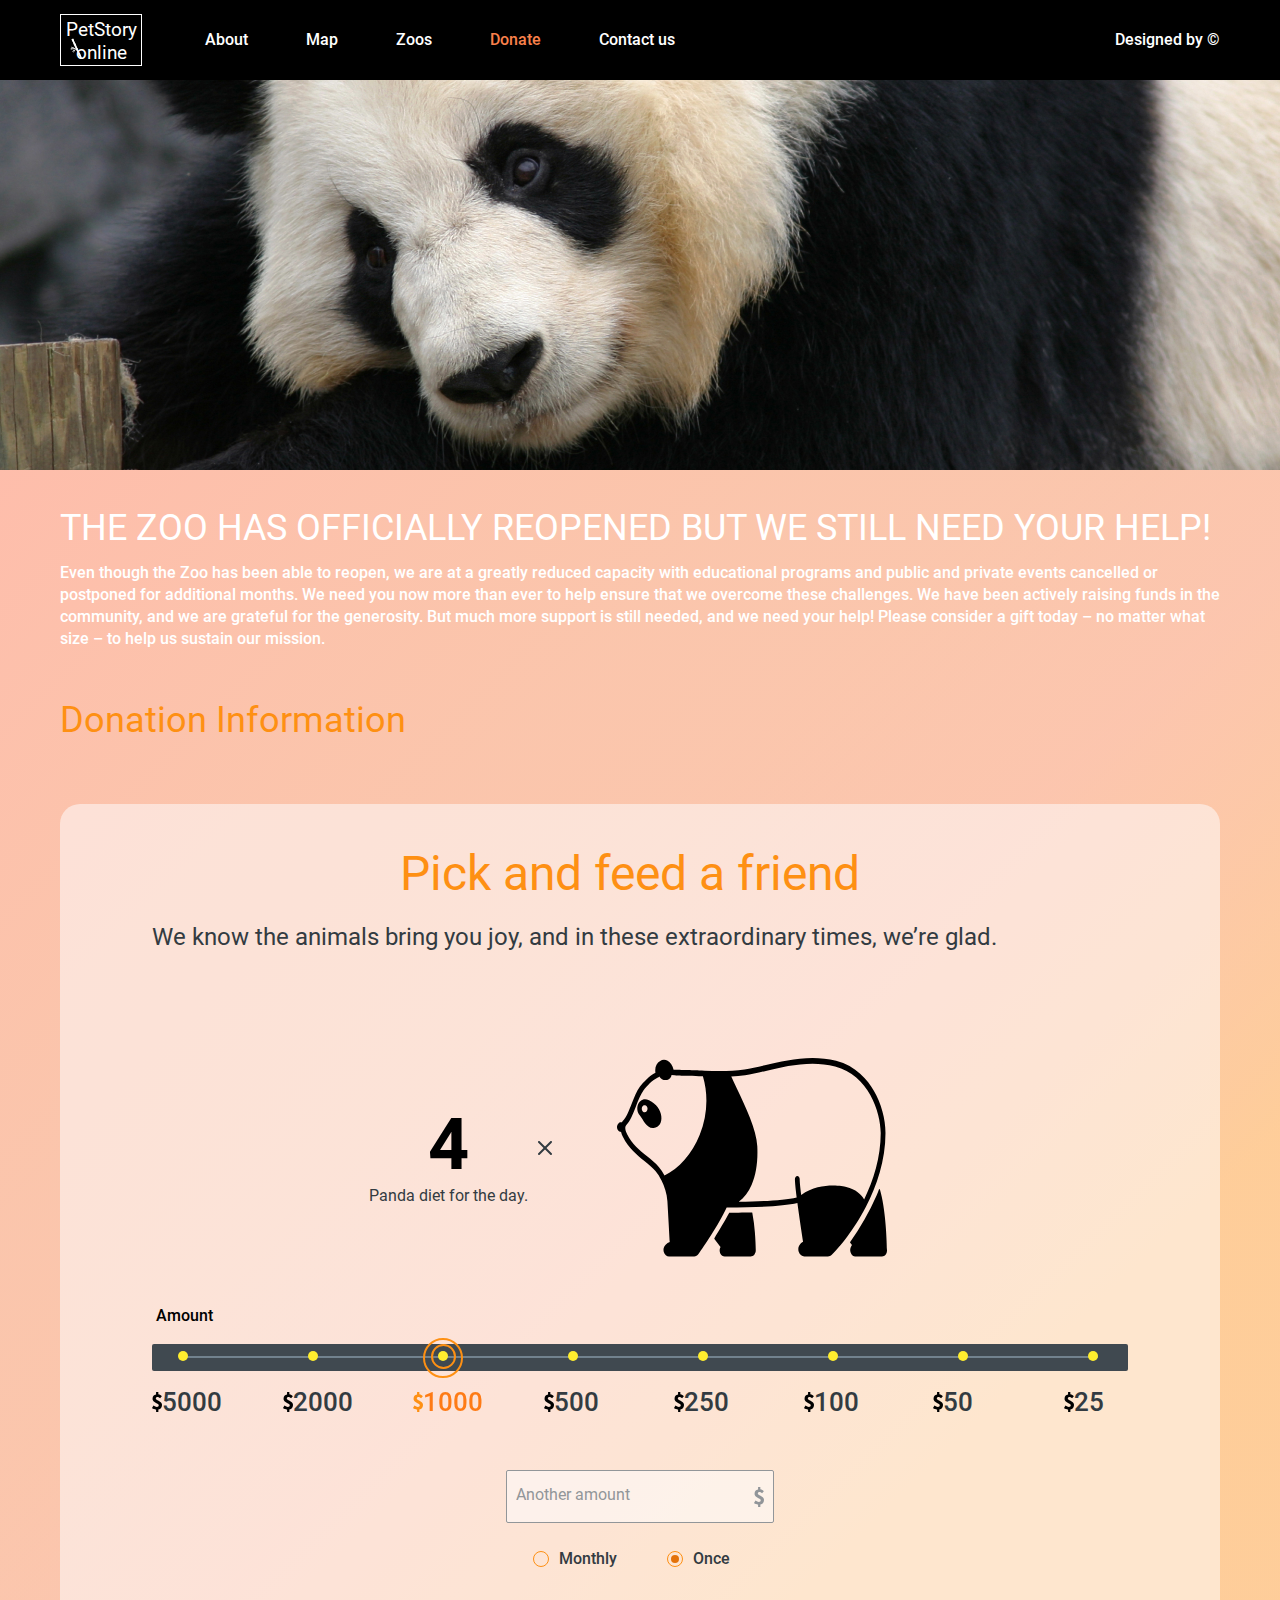
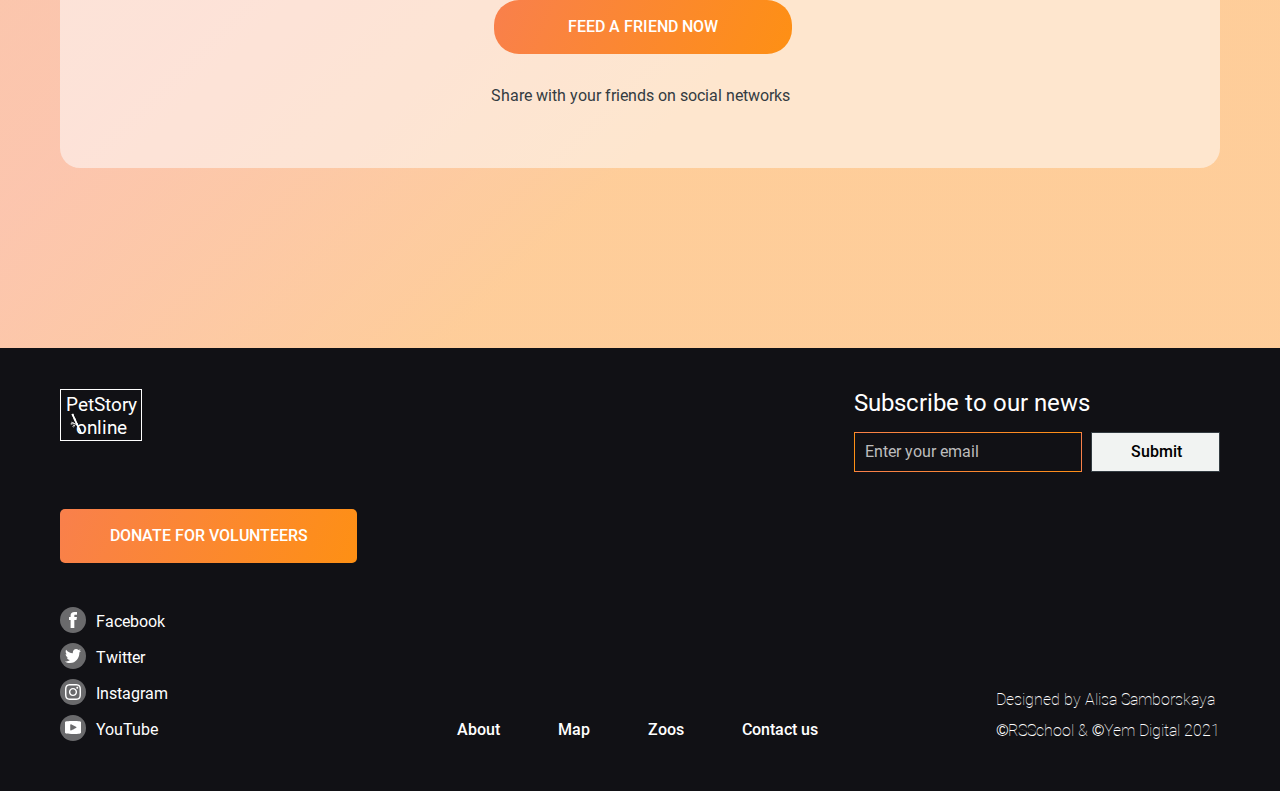
==== donate.html @ abcfb428 "feat: add color to the icon from amoun block" ====
<!DOCTYPE html>
<html lang="en">
  <head>
    <meta charset="UTF-8" />
    <meta http-equiv="X-UA-Compatible" content="IE=edge" />
    <meta name="viewport" content="width=device-width, initial-scale=1.0" />
    <link rel="icon" type="image/x-icon" href="src/icons/donation.ico" />
    <link rel="stylesheet" href="src/scss/main.css" />
    <title>Donate</title>
  </head>
  <body>
    <header class="header">
      <div class="container header__container">
        <a href="index.html" class="logo">
          <span class="icon icon--logo"></span>
          <h1 class="logo__title">PetStory online</h1>
        </a>
        <!-- logo -->
        <nav class="navigation header__nav">
          <ul class="list header__list">
            <li class="list__item">
              <a href="index.html" class="list__link">About</a>
            </li>
            <li class="list__item">
              <a href="#" class="list__link">Map</a>
            </li>
            <li class="list__item">
              <a href="#" class="list__link">Zoos</a>
            </li>
            <li class="list__item">
              <a href="#" class="list__link list__link--active">Donate</a>
            </li>
            <li class="list__item">
              <a href="#contacts" class="list__link">Contact us</a>
            </li>
          </ul>
        </nav>
        <!-- close nav -->
        <div class="header-copyright">
          <a
            class="copyright-auther"
            href="https://www.figma.com/file/jfEFwkXVj1WRq7sUHDr8os/PetStory-online"
            target="_blank"
            >Designed by ©</a
          >
        </div>
        <!-- close header__copyright-auther -->
      </div>
      <!-- container -->
    </header>
    <main>
      <section class="hero donate__hero"></section>
      <section class="pick-and-feed donate__pick-and-feed">
        <div class="container pick-and-feed__container donate__container">
          <h3 class="donate__title">
            THE ZOO HAS OFFICIALLY REOPENED BUT WE STILL NEED YOUR HELP!
          </h3>
          <p class="donate__text">
            Even though the Zoo has been able to reopen, we are at a greatly
            reduced capacity with educational programs and public and private
            events cancelled or postponed for additional months. We need you now
            more than ever to help ensure that we overcome these challenges. We
            have been actively raising funds in the community, and we are
            grateful for the generosity. But much more support is still needed,
            and we need your help! Please consider a gift today – no matter what
            size – to help us sustain our mission.
          </p>
          <h3 class="donate__accent">Donation Information</h3>
          <div class="pick-and-feed__content donate-pick-and__content">
            <div class="pick-and-feed__inner donate-pick-and-feed__inner">
              <div class="pick-and-feed__text-info">
                <h2 class="pick-and-feed__title">Pick and feed a friend</h2>
                <p class="pick-and-feed__subtitle">
                  We know the animals bring you joy, and in these extraordinary
                  times, we’re glad.
                </p>
              </div>
              <!-- close pick-and-feed__text-info -->
              <div class="donate__info">
                <div class="amount-of-days">
                  <span class="amount-of-days__donate">4</span>
                  <p class="amount-of-days__info">Panda diet for the day.</p>
                </div>
                <!-- close amount-of-days -->
                <span class="icon icon--multiply amount__multiply"></span>
                <div class="animal-widget">
                  <span class="icon icon--panda-widget"></span>
                </div>
                <!-- close animal-widget -->
              </div>
              <div class="amount">
                <h5 class="amount__title">Amount</h5>
                <div class="progress-bar dontaion__progress-bar">
                  <div class="progress-line">
                    <div class="progress-rollers">
                      <span class="progress-roller"></span
                      ><span class="progress-roller"></span
                      ><span
                        class="progress-roller progress-roller--active"
                      ></span>
                      <span class="progress-roller"></span>
                      <span class="progress-roller"></span
                      ><span class="progress-roller"></span
                      ><span class="progress-roller"></span
                      ><span class="progress-roller"></span>
                    </div>
                    <!-- progress-rollers -->
                  </div>
                  <!-- close progress-rollers -->
                </div>
                <div class="prices">
                  <span class="price">5000</span>
                  <span class="price">2000</span>
                  <span class="price price--active">1000</span>
                  <span class="price">500</span>
                  <span class="price">250</span>
                  <span class="price">100</span>
                  <span class="price">50</span>
                  <span class="price">25</span>
                  <!-- close price -->
                </div>
                <!-- prices -->
                <div class="another-amount__wrapper">
                  <div class="amount__block">
                    <input
                      class="another-amount"
                      type="number"
                      placeholder="Another amount"
                      max="99999"
                      required
                    />
                    <span class="icon icon--price amount__icon"></span>
                  </div>
                  <div class="another-amount__controls">
                    <label class="another-amount__control">
                      <input id="once" type="radio" name="radio" />
                      Monthly
                    </label>
                    <label class="another-amount__control">
                      <input id="once" type="radio" name="radio" checked />
                      Once
                    </label>
                  </div>
                  <!-- close another-amount__content -->
                  <div class="donation-pick-and-feed__button">
                    <a class="button button--main" href="#"
                      >Feed a friend now</a
                    >
                  </div>
                  <!-- pick-and-feed__button" -->
                  <p class="donate__message">
                    Share with your friends on social networks
                  </p>
                </div>
                <!-- close another-amount__wrapper -->
              </div>
              <!-- close donate__info -->
            </div>
            <!-- close donat-pick-and-feed__inner -->
            <!-- close pick-and-feed__content"-->
          </div>
        </div>
        <!-- close container -->
      </section>
    </main>
    <footer id="contacts" class="footer">
      <div class="container footer__container">
        <div class="footer__content">
          <a href="index.html" class="logo footer__logo">
            <span class="icon icon--logo"></span>
            <h1 class="logo__title">PetStory online</h1>
          </a>
          <!-- close logo -->
          <div class="footer__button">
            <a class="button button--second" href="donate.html"
              >donate for volunteers</a
            >
          </div>
          <ul class="social">
            <a
              class="social__link"
              href="https://www.facebook.com/"
              target="_blank"
            >
              <span class="icon-round">
                <span class="icon icon--meta"></span>
              </span>
              <span class="social__title">Facebook</span>
              <!-- icon-round -->
            </a>
            <!-- social__item -->
            <a class="social__link" href="https://twitter.com/" target="_blank">
              <span class="icon-round">
                <span class="icon icon--twitter"></span>
              </span>
              <span class="social__title">Twitter</span>
              <!-- icon-round -->
            </a>
            <!-- social__item -->
            <a
              class="social__link"
              href="https://www.instagram.com/"
              target="_blank"
            >
              <span class="icon-round">
                <span class="icon icon--instagram"></span>
              </span>
              <span class="social__title">Instagram</span>
              <!-- icon-round -->
            </a>
            <!-- social__item -->
            <a
              class="social__link"
              href="https://www.youtube.com/"
              target="_blank"
            >
              <span class="icon-round">
                <span class="icon icon--youtube"></span>
              </span>
              <span class="social__title">YouTube</span>
              <!-- icon-round -->
            </a>
            <!-- social__item -->
          </ul>
          <!-- close social-list- -->
          <nav class="navigation footer__nav">
            <ul class="list footer__list">
              <li class="list__item">
                <a href="#" class="list__link">About</a>
              </li>
              <li class="list__item">
                <a href="#" class="list__link">Map</a>
              </li>
              <li class="list__item">
                <a href="#" class="list__link">Zoos</a>
              </li>
              <li class="list__item">
                <a href="#contacts" class="list__link">Contact us</a>
              </li>
            </ul>
          </nav>
          <!-- footer-nav -->
          <div class="subscribe footer__subscribe">
            <h4 class="subscribe__title">Subscribe to our news</h4>
            <div class="subscribe">
              <form class="subscribe__form" action method="POST">
                <label>
                  <input
                    class="subscribe-line"
                    type="email"
                    name="email"
                    pattern="[a-z0-9._%+-]+@[a-z0-9.-]+\.[a-z]{2,}$"
                    placeholder="Enter your email"
                    required
                  />
                  <input
                    type="submit"
                    class="subscribe-submit"
                    value="Submit"
                    required
                  />
                </label>
              </form>
            </div>
          </div>
          <div class="copyright footer__copyright">
            <p class="copyright__auther">Designed by Alisa Samborskaya</p>
            <p class="copyright__company">©RSSchool & ©Yem Digital 2021</p>
          </div>
          <!-- close copyright -->
        </div>
        <!-- footer__content -->
      </div>
      <!-- container -->
    </footer>
  </body>
  <script type="module" src="src/index.js"></script>
</html>
---- src/scss/main.css ----
/* Abstracts */ /* Color */
/* Gradient */
/*Size*/
/* 106.496px */
/* 19.0145 */
/* Border-radius */
/* Font */
/* Width */
/* Meida quaries */
.testimonials {
  overflow: hidden;
}

.another-amount__wrapper, input[type=radio], .another-amount__control, .another-amount__controls, .prices, .progress-bar, .amount-of-days, .donate__info, .social__link, .social, .user__content, .testimonial__content, .testimonial__inner, .testimonial, .testimonials__container, .how-it-works__card-icon-block, .how-it-works__card, .how-it-works__cards, .pick-and-feed__content, .hero__content, .hero__container, .header__container, .scroll, .card__description, .card__description-wrapper, .cards, .list, .icon-round, .logo, body {
  display: flex;
}

.arrow__button {
  display: inline-flex;
}

.cards {
  flex-wrap: wrap;
}

.another-amount__wrapper, .amount-of-days, .social, .testimonial__content, .testimonial, .testimonials__container, .how-it-works__card-icon-block, .how-it-works__card, .pick-and-feed__content, .hero__content, .card__description, .logo, body {
  flex-direction: column;
}

.how-it-works__cards, .header__container, .card__description-wrapper, body {
  justify-content: space-between;
}

input[type=radio], .progress-bar, .donate__info, .testimonial, .how-it-works__card-icon-block, .pick-and-feed__content, .arrow__button, .icon-round, .logo {
  justify-content: center;
}

.another-amount__wrapper, input[type=radio], .another-amount__control, .progress-bar, .amount-of-days, .donate__info, .user__content, .testimonial, .testimonials__container, .how-it-works__card-icon-block, .pick-and-feed__content, .hero__content, .header__container, .arrow__button, .card__description-wrapper, .icon-round, .logo {
  align-items: center;
}

/* %font-add {
  font-family: $font-family-second;
} */
.header-copyright, .list__link {
  color: #ffffff;
}
.header-copyright:hover, .list__link:hover {
  color: #f9804b;
}

.user__info, .testimonial__text, .card__info {
  font-size: 1.5rem;
  line-height: 1.8rem;
  font-weight: 300;
  font-style: normal;
}

.pick-and-feed__subtitle, h4 {
  font-size: 2.4rem;
  line-height: 2.9rem;
  font-weight: 400;
  font-style: normal;
}

.donate__message, .another-amount__control, .amount__block input, .amount-of-days__info, .donate__text, .social__title, .pick-and-feed__description, .pick-and-feed__accent, .header-copyright, .subscribe__form input[type=submit], .subscribe-line::placeholder, .card__title, .list__link, .button, h5 {
  font-size: 1.6rem;
  line-height: 2.2rem;
  font-weight: 500;
  font-style: normal;
}

.how-it-works__title, .pick-and-feed__title, .pets__button, .hero__title, .logo__title, .button {
  text-align: center;
}

.card__title, .button {
  text-transform: uppercase;
}

.social__title, .social__link:hover .icon-round, .social__link:hover .social__title, .social__link, .support-fundation, .header-copyright, .scroll__line, .arrow__button, .card__description-wrapper:hover, .card__description-wrapper, .card__img, .card:hover .card__description-wrapper, .card:hover .card__img, .card, .copyright, .list__link, .button {
  transition: ease-in-out 0.5s;
}

.progress-roller, .subscribe__form input[type=submit], .scroll__line--progress, .arrow__button, .card, .icon, .logo, .button {
  cursor: pointer;
}

/* Vendors */
html {
  line-height: 1.15; /* 1 */
  -webkit-text-size-adjust: 100%; /* 2 */
}

/* Sections
   ========================================================================== */
/**
 * Remove the margin in all browsers.
 */
body {
  margin: 0;
  padding: 0;
}

/**
 * Render the `main` element consistently in IE.
 */
main {
  display: block;
}

/**
 * Correct the font size and margin on `h1` elements within `section` and
 * `article` contexts in Chrome, Firefox, and Safari.
 */
h1 {
  font-size: 2em;
  margin: 0.67em 0;
}

/* Grouping content
   ========================================================================== */
/**
 * 1. Add the correct box sizing in Firefox.
 * 2. Show the overflow in Edge and IE.
 */
hr {
  box-sizing: content-box; /* 1 */
  height: 0; /* 1 */
  overflow: visible; /* 2 */
}

/**
 * 1. Correct the inheritance and scaling of font size in all browsers.
 * 2. Correct the odd `em` font sizing in all browsers.
 */
pre {
  font-family: monospace, monospace; /* 1 */
  font-size: 1em; /* 2 */
}

/* Text-level semantics
   ========================================================================== */
/**
 * Remove the gray background on active links in IE 10.
 */
a {
  background-color: transparent;
}

/**
 * 1. Remove the bottom border in Chrome 57-
 * 2. Add the correct text decoration in Chrome, Edge, IE, Opera, and Safari.
 */
abbr[title] {
  border-bottom: none; /* 1 */
  text-decoration: underline; /* 2 */
  text-decoration: underline dotted; /* 2 */
}

/**
 * Add the correct font weight in Chrome, Edge, and Safari.
 */
b,
strong {
  font-weight: bolder;
}

/**
 * 1. Correct the inheritance and scaling of font size in all browsers.
 * 2. Correct the odd `em` font sizing in all browsers.
 */
code,
kbd,
samp {
  font-family: monospace, monospace; /* 1 */
  font-size: 1em; /* 2 */
}

/**
 * Add the correct font size in all browsers.
 */
small {
  font-size: 80%;
}

/**
 * Prevent `sub` and `sup` elements from affecting the line height in
 * all browsers.
 */
sub,
sup {
  font-size: 75%;
  line-height: 0;
  position: relative;
  vertical-align: baseline;
}

sub {
  bottom: -0.25em;
}

sup {
  top: -0.5em;
}

/* Embedded content
   ========================================================================== */
/**
 * Remove the border on images inside links in IE 10.
 */
img {
  border-style: none;
}

/* Forms
   ========================================================================== */
/**
 * 1. Change the font styles in all browsers.
 * 2. Remove the margin in Firefox and Safari.
 */
button,
input,
optgroup,
select,
textarea {
  font-family: inherit; /* 1 */
  font-size: 100%; /* 1 */
  line-height: 1.15; /* 1 */
  margin: 0; /* 2 */
}

/**
 * Show the overflow in IE.
 * 1. Show the overflow in Edge.
 */
button,
input {
  /* 1 */
  overflow: visible;
}

/**
 * Remove the inheritance of text transform in Edge, Firefox, and IE.
 * 1. Remove the inheritance of text transform in Firefox.
 */
button,
select {
  /* 1 */
  text-transform: none;
}

/**
 * Correct the inability to style clickable types in iOS and Safari.
 */
button,
[type=button],
[type=reset],
[type=submit] {
  -webkit-appearance: button;
}

/**
 * Remove the inner border and padding in Firefox.
 */
button::-moz-focus-inner,
[type=button]::-moz-focus-inner,
[type=reset]::-moz-focus-inner,
[type=submit]::-moz-focus-inner {
  border-style: none;
  padding: 0;
}

/**
 * Restore the focus styles unset by the previous rule.
 */
button:-moz-focusring,
[type=button]:-moz-focusring,
[type=reset]:-moz-focusring,
[type=submit]:-moz-focusring {
  outline: 1px dotted ButtonText;
}

/**
 * Correct the padding in Firefox.
 */
fieldset {
  padding: 0.35em 0.75em 0.625em;
}

/**
 * 1. Correct the text wrapping in Edge and IE.
 * 2. Correct the color inheritance from `fieldset` elements in IE.
 * 3. Remove the padding so developers are not caught out when they zero out
 *    `fieldset` elements in all browsers.
 */
legend {
  box-sizing: border-box; /* 1 */
  color: inherit; /* 2 */
  display: table; /* 1 */
  max-width: 100%; /* 1 */
  padding: 0; /* 3 */
  white-space: normal; /* 1 */
}

/**
 * Add the correct vertical alignment in Chrome, Firefox, and Opera.
 */
progress {
  vertical-align: baseline;
}

/**
 * Remove the default vertical scrollbar in IE 10+.
 */
textarea {
  overflow: auto;
}

/**
 * 1. Add the correct box sizing in IE 10.
 * 2. Remove the padding in IE 10.
 */
[type=checkbox],
[type=radio] {
  box-sizing: border-box; /* 1 */
  padding: 0; /* 2 */
}

/**
 * Correct the cursor style of increment and decrement buttons in Chrome.
 */
[type=number]::-webkit-inner-spin-button,
[type=number]::-webkit-outer-spin-button {
  height: auto;
}

/**
 * 1. Correct the odd appearance in Chrome and Safari.
 * 2. Correct the outline style in Safari.
 */
[type=search] {
  -webkit-appearance: textfield; /* 1 */
  outline-offset: -2px; /* 2 */
}

/**
 * Remove the inner padding in Chrome and Safari on macOS.
 */
[type=search]::-webkit-search-decoration {
  -webkit-appearance: none;
}

/**
 * 1. Correct the inability to style clickable types in iOS and Safari.
 * 2. Change font properties to `inherit` in Safari.
 */
::-webkit-file-upload-button {
  -webkit-appearance: button; /* 1 */
  font: inherit; /* 2 */
}

/* Interactive
   ========================================================================== */
/*
 * Add the correct display in Edge, IE 10+, and Firefox.
 */
details {
  display: block;
}

/*
 * Add the correct display in all browsers.
 */
summary {
  display: list-item;
}

/* Misc
   ========================================================================== */
/**
 * Add the correct display in IE 10+.
 */
template {
  display: none;
}

/**
 * Add the correct display in IE 10.
 */
[hidden] {
  display: none;
}

/* Base */
body {
  /*   min-width: 1190px;
  */
  min-height: 100vh;
  font-family: "Roboto", sans-serif;
  color: #333b41;
  background: #ffffff;
}

/*Basic styles*/
html {
  font-size: 100%;
  box-sizing: border-box;
  font-size: 10px;
  scroll-behavior: smooth;
  overflow: auto;
}

/* Box sizing rules */
*,
*::before,
*::after {
  box-sizing: border-box;
}

/* Remove default margin */
body,
h1,
h2,
h2,
h3,
h4,
h5,
p,
figure,
blockquote,
dl,
dd,
ul,
li {
  margin: 0;
  padding: 0;
}

/* Remove list styles on ul, ol elements with a list role, which suggests default styling will be removed */
ul[role=list],
ol[role=list],
li {
  list-style: none;
}

a {
  text-decoration: none;
  color: inherit;
}

/* Set core root defaults */
html:focus-within {
  scroll-behavior: smooth;
}

/* Set core body defaults */
body {
  min-height: 100vh;
  text-rendering: optimizeSpeed;
}

/* A elements that don't have a class get default styles */
a:not([class]) {
  text-decoration-skip-ink: auto;
}

/* Make images easier to work with */
img,
picture {
  max-width: 100%;
  display: block;
  height: auto;
}

/* Inherit fonts for inputs and buttons */
input,
button,
textarea,
select {
  font: inherit;
}

section,
main,
footer,
header,
article {
  display: block;
}

/* Remove all animations, transitions and smooth scroll for people that prefer not to see them */
@media (prefers-reduced-motion: reduce) {
  html:focus-within {
    scroll-behavior: auto;
  }
  *,
*::before,
*::after {
    animation-duration: 0.01ms !important;
    animation-iteration-count: 1 !important;
    transition-duration: 0.01ms !important;
    scroll-behavior: auto !important;
  }
}
h1 {
  font-size: 1.9rem;
  line-height: 2.3rem;
  font-weight: 400;
  font-style: normal;
  color: #ffffff;
}

h2 {
  font-size: 4.8rem;
  line-height: 5.8rem;
  font-weight: 400;
  font-style: normal;
}

h3 {
  font-size: 3.6rem;
  line-height: 4.7rem;
  font-weight: 400;
  font-style: normal;
}

h5 {
  color: #000000;
}

@font-face {
  font-family: "Roboto";
  src: url("../fonts/RobotoThin.woff") format("woff"), url("../fonts/RobotoThin.woff2") format("woff2");
  font-weight: 100;
  font-display: swap;
  font-style: normal;
}
@font-face {
  font-family: "Roboto";
  src: url("../fonts/RobotoLight.woff") format("woff"), url("../fonts/RobotoLight.woff2") format("woff2");
  font-weight: 300;
  font-display: swap;
  font-style: normal;
}
@font-face {
  font-family: "Roboto";
  src: url("../fonts/RobotoRegular.woff") format("woff"), url("../fonts/RobotoRegular.woff2") format("woff2");
  font-weight: 400;
  font-display: swap;
  font-style: normal;
}
@font-face {
  font-family: "Roboto";
  src: url("../fonts/RobotoMedium.woff") format("woff"), url("../fonts/RobotoMedium.woff2") format("woff2");
  font-weight: 500;
  font-display: swap;
  font-style: normal;
}
@font-face {
  font-family: "Roboto";
  src: url("../fonts/RobotoBold.woff") format("woff"), url("../fonts/RobotoBold.woff2") format("woff2");
  font-weight: 700;
  font-display: swap;
  font-style: normal;
}
/*Utilities  */
.container {
  max-width: 1190px;
  margin: 0 auto;
  padding-inline: 1.5rem;
}

/* Components */
.button {
  display: inline-block;
  padding: 1.6rem 5.7rem;
  color: #ffffff;
  border: none;
  background: linear-gradient(113.96deg, #f9804b 1.49%, #fe9013 101.44%);
}
.button:hover {
  background: #e47209;
}
.button:active {
  background: #4b9200;
}
.button--main {
  min-width: 298px;
  border-radius: 2.5rem;
}
.button--second {
  min-width: 297px;
  border-radius: 0.5rem;
  padding: 1.6rem 0;
}

.logo {
  position: relative;
  width: 82px;
  min-height: 52px;
  padding: 0.3 0.55rem 0.4 0.75rem;
  border: 1px solid #ffffff;
}

.logo__title {
  padding: 0.2rem 0 0;
  color: #ffffff;
}

.icon--arrow-prev, .icon--arrow-next {
  width: 18px;
  height: 9px;
}

.icon {
  display: inline-block;
}
.icon--logo {
  position: absolute;
  bottom: 6px;
  left: 9px;
  width: 12px;
  height: 21px;
  background: url("../icons/bamboo.svg");
  background-size: contain;
  background-repeat: no-repeat;
}
.icon--banana {
  width: 33px;
  height: 37px;
  background: url("../icons/fruit/banana.svg");
  background-size: contain;
  background-repeat: no-repeat;
}
.icon--meet-fish {
  width: 48px;
  height: 38px;
  background: url("../icons/fruit/meet-fish.svg");
  background-size: contain;
  background-repeat: no-repeat;
}
.icon--arrow-next {
  background: url("../icons/arrows/arrow-next.svg");
  background-position: center;
  background-repeat: no-repeat;
}
.icon--arrow-prev {
  background: url("../icons/arrows/arrow-prev.svg");
  background-position: center;
  background-repeat: no-repeat;
}
.icon--pay {
  width: 120px;
  height: 108px;
  background: url("../icons/donation/pay.svg");
  background-position: center;
  background-repeat: no-repeat;
  cursor: auto;
}
.icon--step {
  width: 70px;
  height: 36px;
  background: url("../icons/donation/step-first.svg");
  background-position: center;
  background-repeat: no-repeat;
  cursor: auto;
}
.icon--zoo {
  width: 85px;
  height: 95px;
  background: url("../icons/donation/zoo.svg");
  background-position: center;
  background-repeat: no-repeat;
  cursor: auto;
}
.icon--monkey {
  width: 124.75px;
  height: 71.6px;
  background: url("../icons/donation/monkey.svg");
  background-position: center;
  background-repeat: no-repeat;
  cursor: auto;
}
.icon--user {
  width: 37px;
  height: 37px;
  background: url("../icons/user.svg");
  background-repeat: no-repeat;
  background-position: center;
}
.icon--meta {
  width: 8px;
  height: 16px;
  background: url("../icons/social/meta.svg");
  background-repeat: no-repeat;
  background-position: center;
}
.icon--twitter {
  width: 16px;
  height: 16px;
  background: url("../icons/social/twitter.svg");
  background-repeat: no-repeat;
  background-position: center;
}
.icon--instagram {
  width: 16px;
  height: 16px;
  background: url("../icons/social/instagram.svg");
  background-repeat: no-repeat;
  background-position: center;
}
.icon--youtube {
  width: 16px;
  height: 16px;
  background: url("../icons/social/youtube.svg");
  background-repeat: no-repeat;
  background-position: center;
}
.icon--panda-widget {
  width: 284px;
  height: 246px;
  background: url("../icons/animals/panda.svg");
  background-repeat: no-repeat;
  background-position: center;
}
.icon--multiply {
  width: 14px;
  height: 14px;
  background: url("../icons/multiply.svg");
  background-repeat: no-repeat;
  background-position: center;
}
.icon--price {
  width: 10px;
  height: 20px;
  background: url("../icons/donation/dollar.svg");
  background-repeat: no-repeat;
  background-position: center;
  filter: invert(63%) sepia(6%) saturate(214%) hue-rotate(163deg) brightness(93%) contrast(89%);
}

.icon-round {
  height: 26px;
  width: 26px;
  border-radius: 50%;
  background: rgba(196, 196, 196, 0.5);
}

.header__nav {
  margin-right: auto;
}

.list__item:not(:last-child) {
  margin: 0 5.8rem 0 0;
}

.list__link--active {
  color: #f9804b;
  pointer-events: none;
}

.header__list {
  margin: 0 0 0 6.3rem;
}

.position__img {
  position: absolute;
}

.hide-text {
  display: none;
}

.copyright {
  font-size: 1.6rem;
  line-height: 2.1rem;
  font-weight: 100;
  font-style: normal;
  color: #ffffff;
}
.copyright:hover {
  color: #4b9200;
}

.copyright__company {
  padding: 1rem 0 0;
}

.cards__wrapper {
  position: relative;
  padding: 0 0 8rem 0rem;
}

.cards {
  gap: 1.8rem 3rem;
}

.card {
  position: relative;
  flex-basis: 366px;
  padding: 0 0 0.6rem 0;
  border: 1px solid transparent;
  border-radius: 0.5rem;
  background: linear-gradient(#ffffff, #ffffff) padding-box, linear-gradient(113.96deg, #f9804b 1.49%, #fe9013 101.44%) border-box;
  overflow: hidden;
}
.card:hover {
  box-shadow: rgba(0, 0, 0, 0.3) 0px 19px 38px, rgba(0, 0, 0, 0.22) 0px 15px 12px;
}
.card:hover .card__img {
  transform: scale(1.028);
  opacity: 0.6;
}
.card:hover .card__description-wrapper {
  transform: translateY(-90%);
  background: rgba(0, 0, 0, 0.4);
}

.card__img:hover {
  transform: scale(1.028);
}

.card__description-wrapper {
  padding-inline: 1.3rem;
}
.card__description-wrapper:hover {
  transform: translateY(-90%);
  background: rgba(0, 0, 0, 0.4);
}

.card__description {
  padding: 0.75rem 0 0.7rem;
}

.card__info {
  color: #000000;
}

.arrow__button {
  position: absolute;
  width: 62px;
  height: 62px;
  background: linear-gradient(113.96deg, #f9804b 1.49%, #fe9013 101.44%);
  border-radius: 50%;
}
.arrow__button:hover {
  box-shadow: rgba(50, 50, 93, 0.25) 0px 50px 100px -20px, rgba(0, 0, 0, 0.3) 0px 30px 60px -30px, rgba(10, 37, 64, 0.35) 0px -2px 6px 0px inset;
}
.arrow__button:active {
  background: #4b9200;
}

.arrow-prev {
  top: 402px;
  left: -83px;
}

.arrow-next {
  top: 402px;
  right: -79px;
}

.scroll {
  position: relative;
  width: 599px;
  min-height: 9px;
}

.scroll__line {
  display: block;
  width: 100%;
  background: linear-gradient(#f1f3f2, #f1f3f2) padding-box, linear-gradient(315.75deg, rgba(254, 189, 171, 0.74) 30.06%, rgba(243, 169, 248, 0.66) 50.74%, #e0d8f0 80.49%, #eaf7fe 127.9%, #eaf7fe 149.54%) border-box;
  border: 1px solid transparent;
  border-radius: 0.5rem;
}
.scroll__line--progress {
  position: absolute;
  left: 0;
  width: 115.1px;
  height: 7px;
  background: #fe9013;
}
.scroll__line--progress:hover {
  background: #e47209;
}

.testimonials__scroll {
  margin: 0 0.4rem 0 0;
}

.testimonials__section-img {
  width: 368px;
  height: 275px;
  background: url("../images/page/strelitzia.png");
  background-repeat: no-repeat;
  right: -40px;
  bottom: 1px;
}

.subscribe__title {
  color: #ffffff;
  margin: 0 0 1.4rem;
}

.subscribe__form label {
  width: 100%;
}

.subscribe-line {
  width: 228px;
  outline: none;
  border: 0.8px solid transparent;
  padding: 1rem 0.7rem 1rem 1rem;
  background: linear-gradient(#111115, #111115) padding-box, linear-gradient(113.96deg, #f9804b 1.49%, #fe9013 101.44%), border-box;
  color: #ffffff;
  font-size: 1.6rem;
  margin-right: 0.7rem;
}
.subscribe-line::placeholder {
  font-weight: 400;
  color: #bdbdbd;
}

.subscribe__form input[type=email]:focus {
  background: #f1f3f2;
  color: #d31414;
  border: 1px solid #d31414;
}
.subscribe__form input[type=email]:focus::placeholder {
  color: #d31414;
}

.subscribe__form input[type=email]:valid {
  background: #f1f3f2;
  color: #d31414;
  border: 1px solid #d31414;
}
.subscribe__form input[type=email]:valid::placeholder {
  color: #d31414;
}

.subscribe__form input[type=submit] {
  max-width: 129px;
  width: 100%;
  padding: 0.8rem 3.9rem;
  background: #f1f3f2;
  color: #000000;
  border: 1px solid #333b41;
}

.subscribe-line:focus ~ .subscribe-submit {
  background: #f1f3f2;
  color: #d31414;
  border-color: #d31414;
}

.subscribe-line:valid ~ .subscribe-submit {
  background: #f1f3f2;
  color: #000000;
  border-color: #333b41;
}

/* Layout  */
.header {
  padding: 1.4rem 0;
  background: #000000;
}

.hero {
  background: url("../images/bg/bg.jpg");
  background-size: cover;
  background-position: center bottom;
  background-repeat: no-repeat;
}

.hero__container {
  position: relative;
  justify-content: flex-end;
  padding-top: 8.6rem;
}

.hero__content {
  position: relative;
  max-width: 500px;
  gap: 6rem;
  margin-bottom: 10rem;
}

.hero__cicle {
  position: absolute;
  top: 12px;
  right: 125px;
  width: 465px;
  height: 465px;
  background: linear-gradient(113.96deg, #f9804b 1.49%, #fe9013 101.44%);
  border-radius: 50%;
}

.hero__title {
  font-size: 10.65rem;
  line-height: 8rem;
  font-weight: 700;
  font-style: normal;
  color: #ffffff;
  text-transform: uppercase;
}
.hero__title--accent {
  color: #ffee2e;
}

.backstage__text, .backstage__info {
  font-size: 1.6rem;
}

.backstage {
  overflow: hidden;
}

.backstage__container {
  position: relative;
  display: grid;
  grid-template-columns: 2fr minmax(465px, 1fr);
  padding: 14rem 1.5rem;
  gap: 8.7rem;
}

.backstage__position-img {
  position: absolute;
  top: 13px;
  right: -293px;
  height: 605px;
  width: 293px;
  background: url("../images/page/flower.png");
  background-repeat: no-repeat;
}

.backstage__title {
  margin: 0 0 2rem 0;
}

.backstage__info {
  margin: 0 0 5.4rem 0;
  line-height: 2.1rem;
}

.backstage__subtitle {
  margin: 0 0 3.4rem 0;
}

.backstage__text {
  line-height: 2.2rem;
}

.pets {
  position: relative;
  padding: 4rem 0 10rem;
  overflow: hidden;
}

.pets__section-img--left {
  width: 292px;
  height: 460px;
  background: url("../images/page/palm.png");
  background-repeat: no-repeat;
  left: 0;
  bottom: 1px;
}

.pets__section-img--right {
  width: 368px;
  height: 275px;
  background: url("../images/page/strelitzia.png");
  background-repeat: no-repeat;
  right: 0px;
  bottom: 1px;
}

.pick-and-feed {
  padding: 6.9rem 0 10rem;
  background: linear-gradient(315.75deg, rgba(254, 210, 144, 0.7) 30.06%, #febdab 100.95%, rgba(254, 210, 144, 0.7) 106.36%), linear-gradient(315.75deg, rgba(254, 189, 171, 0.74) 30.06%, rgba(243, 169, 248, 0.66) 50.74%, #e0d8f0 80.49%, #eaf7fe 127.9%, #eaf7fe 149.54%), linear-gradient(315.75deg, rgba(254, 189, 171, 0.74) 30.06%, rgba(243, 169, 248, 0.66) 50.74%, #e0d8f0 80.49%, #eaf7fe 127.9%, #eaf7fe 149.54%);
}

.pick-and-feed__container {
  max-width: 1190px;
  border-radius: 2.5rem;
}

.pick-and-feed__content {
  padding: 4.1rem 0 6rem;
  background: rgba(253, 253, 255, 0.5215686275);
  border-radius: 2rem;
}

.pick-and-feed__text-info {
  padding: 0 0 5.9rem 4rem;
}

.pick-and-feed__title {
  padding: 0 4rem 0 0;
}

.pick-and-feed__description {
  max-width: 863px;
}

.pick-and-feed__title {
  margin: 0 0 3rem 0;
  color: #fe9013;
}

.pick-and-feed__subtitle {
  margin: 0 0 4rem 0;
}

.pick-and-feed__accent {
  line-height: 2.1rem;
  margin: 0 0 1rem 0;
}

.pick-and-feed__description {
  line-height: 2.1rem;
  font-weight: 400;
}

.support-fundation {
  position: relative;
}
.support-fundation::before {
  position: absolute;
  content: "";
  width: 100%;
  height: 1px;
  bottom: -2px;
  background: #fe9013;
}
.support-fundation:hover {
  color: #e47209;
}

.how-it-works {
  padding: 0 0 6.4rem;
}

.how-it-works__title {
  margin: 0 0 4rem;
}

.how-it-works__cards {
  position: relative;
  max-width: 764px;
}

.how-it-works__card {
  gap: 3rem;
  flex-basis: 168px;
}

.how-it-works__card-icon-block {
  width: 168px;
  height: 168px;
  border-radius: 0.5rem;
  border: 1px solid transparent;
  background: linear-gradient(#ffffff, #ffffff) padding-box, linear-gradient(113.96deg, #f9804b 1.49%, #fe9013 101.44%) border-box;
}

.how-it-works__card-title {
  font-size: 1.6rem;
  line-height: 2.1rem;
  font-weight: 400;
  font-style: normal;
}

.how-it-works__icon-step--first {
  position: relative;
  top: 65px;
  right: 1px;
}

.how-it-works__icon-step--second {
  position: relative;
  top: 61px;
  right: 0;
}

.testimonials {
  position: relative;
  padding: 14rem 0 18rem;
}

.testimonials__container {
  justify-content: space-between;
}

.testimonials__button {
  margin-right: auto;
  padding: 3rem 0 0;
}

/* Testimonial */
.testimonial {
  padding: 1.3rem 1.5rem 1.9rem 1.2rem;
  border-radius: 2rem;
  background: linear-gradient(#f1f3f2, #f1f3f2) padding-box, linear-gradient(315.75deg, rgba(254, 189, 171, 0.74) 30.06%, rgba(243, 169, 248, 0.66) 50.74%, #e0d8f0 80.49%, #eaf7fe 127.9%, #eaf7fe 149.54%) border-box;
  border: 2px solid transparent;
}

.testimonial__inner {
  justify-content: space-between;
  gap: 3rem;
  padding: 4.5rem 0 2.1rem 0;
}

.testimonial__content {
  max-width: 237px;
}

.testimonial__text {
  padding: 1rem 0 0;
}

.testimonials__scroll input[type=range] {
  appearance: none;
  -webkit-appearance: none;
}
.testimonials__scroll input[type=range]::-webkit-slider-thumb {
  -webkit-appearance: none;
  appearance: none;
}

.user__content {
  gap: 1rem;
  padding-left: 0.1rem;
}

.user__info {
  position: relative;
  color: #bdbdbd;
}

.user__dot {
  margin-inline: 3.4px;
}

.testimonials__section-img {
  width: 300.92px;
  height: 295.45px;
  background: url("../images/page/leav.png");
  background-repeat: no-repeat;
  right: -54px;
  bottom: -20px;
}

.footer {
  padding: 4.1rem 0 5rem;
  background: #111115;
}

.footer__content {
  display: grid;
  grid-template-areas: "logo nav nav subscribe" "donate nav nav subscribe" "social nav nav copyright";
}

.logo {
  grid-area: logo;
}

.navigation {
  grid-area: nav;
}

.subscribe {
  grid-area: subscribe;
}

.copyright {
  grid-area: copyright;
}

.social {
  grid-area: social;
}

.footer__button {
  max-width: 290px;
  grid-area: donate;
}

/* Footer content */
.footer__logo {
  margin: 0 0 6.8rem 0;
}

.footer__button {
  margin: 0 0 4.4rem 0;
}

.footer__nav {
  align-self: end;
  justify-self: end;
}

.footer__subscribe {
  justify-self: end;
}

.footer__copyright {
  align-self: end;
  justify-self: end;
}

.social {
  gap: 1rem;
}

.social__link {
  max-width: 111px;
  width: 100%;
  gap: 1rem;
}
.social__link:hover .social__title {
  color: #4b9200;
}
.social__link:hover .icon-round {
  background: #4b9200;
}

.social__title {
  color: #ffffff;
  font-weight: 400;
  align-self: end;
}

/* Pages */
.donate__hero {
  width: 100%;
  min-height: 390px;
  background: url("../images/bg/donation-bg.jpg");
  background-size: cover;
  background-position: center;
}

.donate__pick-and-feed {
  padding: 3.5rem 0 18rem;
}

.donate-pick-and__content {
  padding: 4.1rem 0 3rem;
}

.donate__title {
  color: #ffffff;
  text-transform: uppercase;
  margin: 0 0 1rem;
}

.donate__text {
  color: #ffffff;
  margin: 0 0 4.7rem;
}

.donate__accent {
  color: #fe9013;
  margin: 0 0 6rem;
}

.donate-pick-and-feed__inner {
  max-width: 976px;
  width: 100%;
  margin: 0 auto;
}
.donate-pick-and-feed__inner .pick-and-feed__text-info {
  padding: 0;
}
.donate-pick-and-feed__inner .pick-and-feed__title {
  margin: 0 0 2rem 0;
  padding: 0 2rem 0 0;
}

.donate__info {
  position: relative;
  gap: 8.9rem;
  padding: 1.9rem 1.1rem 4.5rem 0;
}

.amount-of-days {
  gap: 1.1rem;
  padding: 5.2rem 0 0;
}

.amount-of-days__donate {
  font-size: 72px;
  line-height: 58px;
  font-weight: 700;
  font-style: normal;
  color: #000000;
}

.amount-of-days__info {
  font-weight: 400;
}

.amount__multiply {
  position: absolute;
  top: 149px;
  left: 386px;
}

/* Amount */
.amount__title {
  padding: 0 0 0 0.4rem;
  margin: 0 0 1.7rem 0;
}

/* Progress bar */
.dontaion__progress-bar {
  margin: 0 0 1.3rem 0;
}

.progress-bar {
  max-width: 976px;
  width: 100%;
  height: 27px;
  background: #404950;
  border-radius: 2px;
}

.progress-line {
  position: relative;
  max-width: 915px;
  width: 100%;
  height: 2px;
  background: #72828e;
}

.progress-rollers {
  position: absolute;
  bottom: -3.1px;
  left: -4.5px;
  display: flex;
  gap: 12rem;
}

.progress-roller {
  position: relative;
  display: block;
  width: 10px;
  height: 10px;
  background: #ffee2e;
  border-radius: 50%;
}
.progress-roller--active:after {
  content: "";
  position: absolute;
  top: -7px;
  left: -7.1px;
  width: 25px;
  height: 25px;
  background: transparent;
  border: 2px solid #fe9013;
  border-radius: 50%;
}
.progress-roller--active::before {
  content: "";
  position: absolute;
  bottom: -16.5px;
  left: -15px;
  width: 40px;
  height: 40px;
  background: transparent;
  border: 2px solid #fe9013;
  border-radius: 50%;
}

/* Prices */
.prices {
  max-width: 952px;
  width: 100%;
  justify-content: space-between;
}

.price {
  position: relative;
  font-size: 2.6rem;
  line-height: 3.6rem;
  font-weight: 500;
  font-style: normal;
}
.price::before {
  position: absolute;
  content: "";
  top: 8px;
  left: -10px;
  width: 10px;
  height: 20px;
  background: url("../icons/donation/dollar.svg");
  background-repeat: no-repeat;
  background-position: center;
}
.price--active {
  color: #fe9013;
  filter: invert(57%) sepia(93%) saturate(1305%) hue-rotate(350deg) brightness(101%) contrast(99%);
}

.price:first-child {
  margin: 0 0 0 1rem;
}
.price:nth-child(2) {
  margin: 0 0 0 6rem;
}
.price:nth-child(3) {
  margin: 0 0 0 6rem;
}
.price:nth-child(4) {
  margin: 0 0 0 6rem;
}
.price:nth-child(5) {
  margin: 0 0 0 7.4rem;
}
.price:nth-child(6) {
  margin: 0 0 0 7.4rem;
}
.price:nth-child(7) {
  margin: 0 0 0 7.4rem;
}
.price:nth-child(8) {
  margin: 0 0 0 7.6rem;
}
.price:last-child {
  margin: 0 0 0 9rem;
}

/* Another amount */
.amount__block {
  max-width: 268px;
  width: 100%;
  position: relative;
}

.amount__icon {
  position: absolute;
  top: 17px;
  right: 10px;
}

.amount__block input {
  width: 100%;
  padding: 1.3rem 1rem 1.6rem 0.9rem;
  font-weight: 400;
  background: rgba(253, 253, 255, 0.5215686275);
  border: 1px solid #929699;
  border-radius: 2px;
  color: #000000;
}
.amount__block input::placeholder {
  color: #929699;
}
.amount__block input:focus {
  border: none;
  border: 1px solid #4b9200;
  color: #4b9200;
  outline: none;
}
.amount__block input:focus::placeholder {
  color: #4b9200;
}
.amount__block input:focus + .amount__icon {
  filter: invert(34%) sepia(94%) saturate(1276%) hue-rotate(61deg) brightness(100%) contrast(101%);
}

input[type=number]::-webkit-inner-spin-button,
input[type=number]::-webkit-outer-spin-button {
  -webkit-appearance: none;
  -moz-appearance: none;
  appearance: none;
}

.another-amount__controls {
  gap: 5rem;
  padding: 2.5rem 1.8rem 3rem 0;
}

.another-amount__control {
  gap: 1rem;
}
.another-amount__control:focus-within {
  color: #f9804b;
}

input[type=radio] {
  width: 16px;
  height: 16px;
  background: transparent;
  border: 1px solid #fe9013;
  border-radius: 50%;
  -webkit-appearance: none;
  appearance: none;
}
input[type=radio]::before {
  content: "";
  width: 0.8rem;
  height: 0.8rem;
  border-radius: 50%;
  transform: scale(0);
  transition: ease-in-out 120ms transform;
  box-shadow: inset 1em 1em #e47209;
}
input[type=radio]:checked::before {
  transform: scale(1);
}
input[type=radio]:focus {
  outline: max(2px, 0.2rem) solid #f9804b;
  outline-offset: max(2px, 0.2rem);
}

.another-amount__wrapper {
  padding: 5rem 0 3.1rem;
}

.donation-pick-and-feed__button {
  margin: 0 0 0 0.65rem;
}

.donate__message {
  padding: 3.1rem 0 0;
  font-weight: 400;
}

/*# sourceMappingURL=main.css.map */
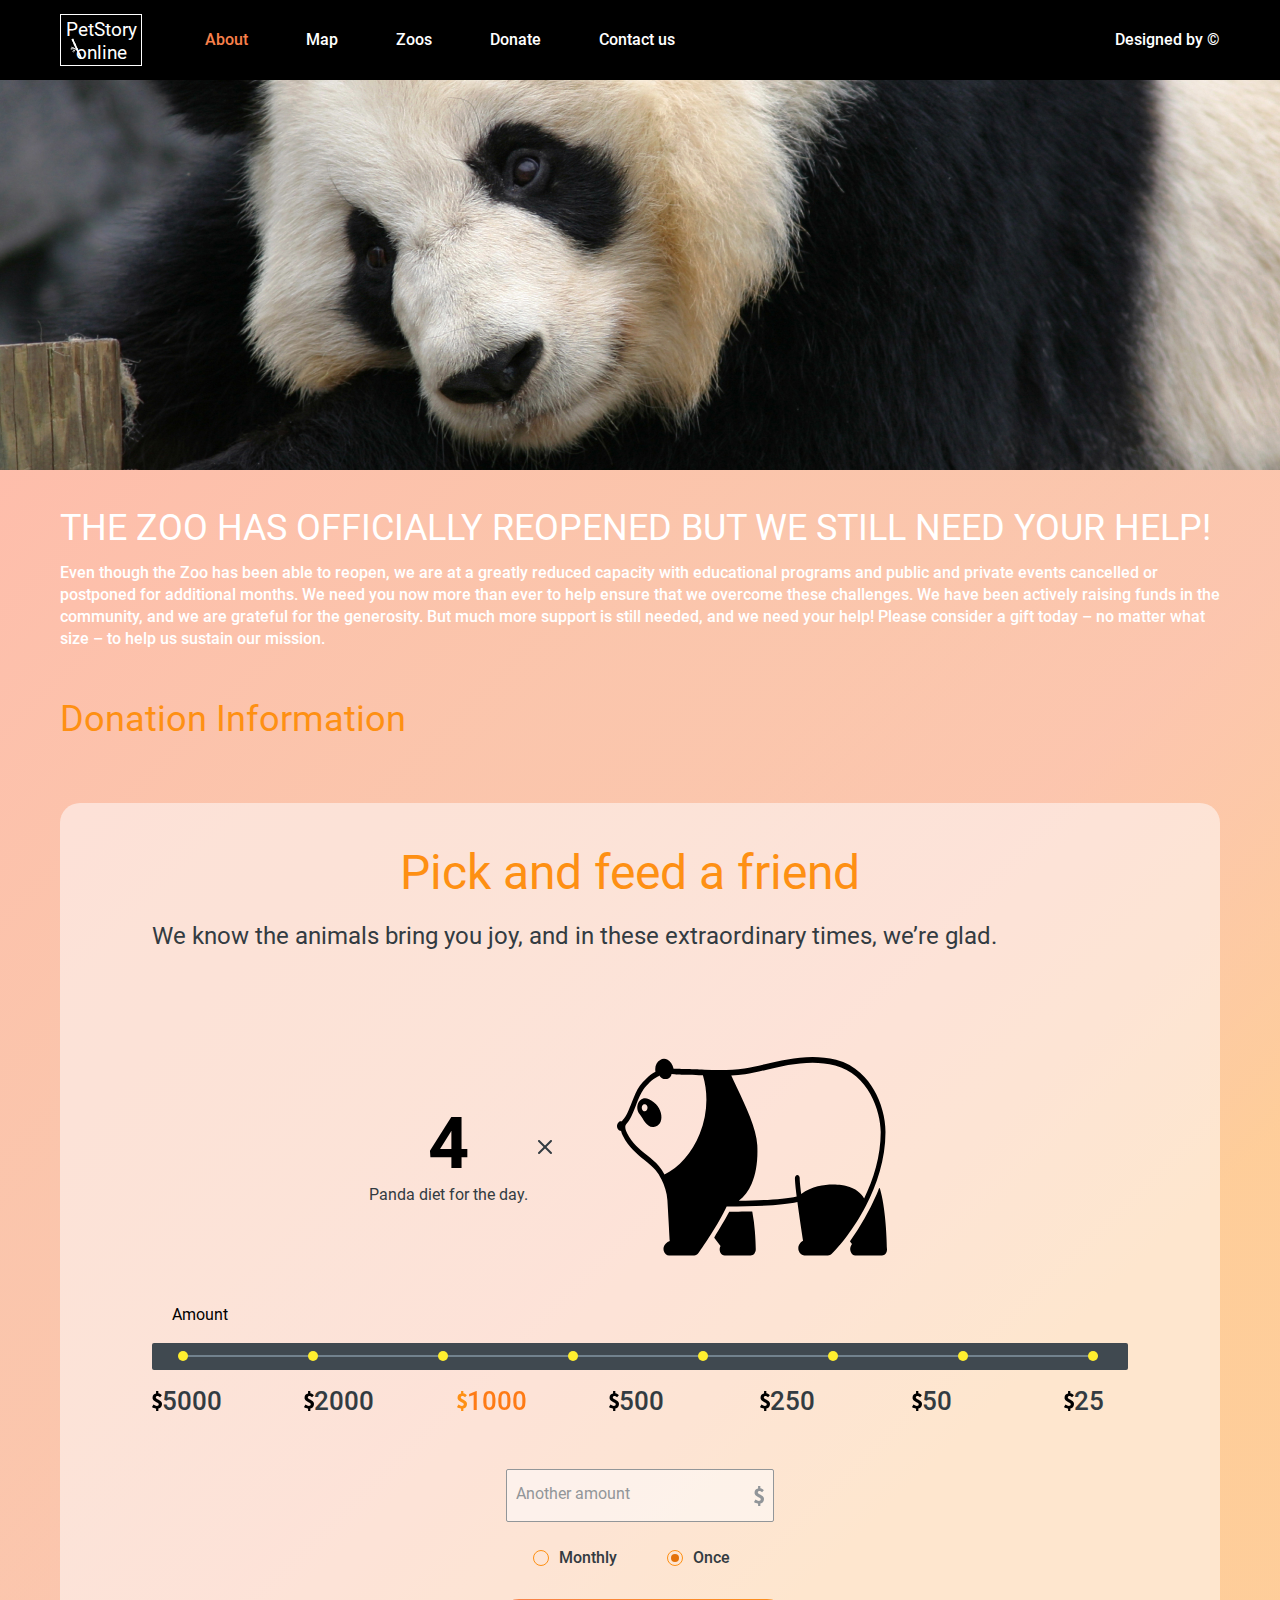
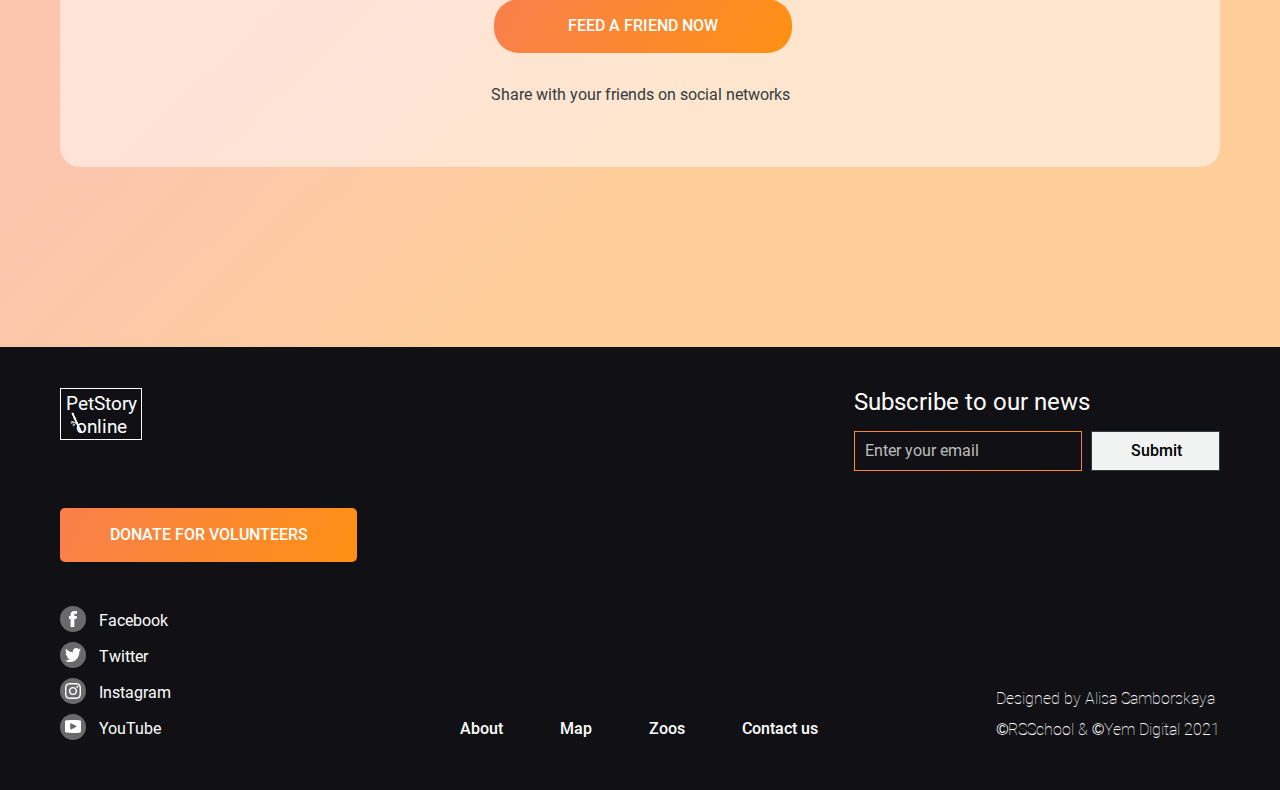
==== commit 4c0629c0: "feat: add media quaries to donation section" ====
--- a/donate.html
+++ b/donate.html
@@ -11,7 +11,7 @@
   <body>
     <header class="header">
       <div class="container header__container">
-        <a href="index.html" class="logo">
+        <a href="index.html" class="logo header__logo">
           <span class="icon icon--logo"></span>
           <h1 class="logo__title">PetStory online</h1>
         </a>
@@ -19,7 +19,7 @@
         <nav class="navigation header__nav">
           <ul class="list header__list">
             <li class="list__item">
-              <a href="index.html" class="list__link">About</a>
+              <a href="#" class="list__link list__link--active">About</a>
             </li>
             <li class="list__item">
               <a href="#" class="list__link">Map</a>
@@ -28,7 +28,7 @@
               <a href="#" class="list__link">Zoos</a>
             </li>
             <li class="list__item">
-              <a href="#" class="list__link list__link--active">Donate</a>
+              <a href="donate.html" class="list__link">Donate</a>
             </li>
             <li class="list__item">
               <a href="#contacts" class="list__link">Contact us</a>
@@ -45,6 +45,12 @@
           >
         </div>
         <!-- close header__copyright-auther -->
+        <div class="burger">
+          <span class="burger__line"></span>
+          <span class="burger__line"></span>
+          <span class="burger__line"></span>
+        </div>
+        <!-- close burger -->
       </div>
       <!-- container -->
     </header>
@@ -94,11 +100,13 @@
                   <div class="progress-line">
                     <div class="progress-rollers">
                       <span class="progress-roller"></span
-                      ><span class="progress-roller"></span
                       ><span
                         class="progress-roller progress-roller--active"
+                      ></span
+                      ><span class="progress-roller"></span>
+                      <span
+                        class="progress-roller progress-roller--active-sm"
                       ></span>
-                      <span class="progress-roller"></span>
                       <span class="progress-roller"></span
                       ><span class="progress-roller"></span
                       ><span class="progress-roller"></span
@@ -109,13 +117,13 @@
                   <!-- close progress-rollers -->
                 </div>
                 <div class="prices">
-                  <span class="price">5000</span>
-                  <span class="price">2000</span>
+                  <span class="price"> 5000</span>
+                  <span class="price"> 2000</span>
                   <span class="price price--active">1000</span>
-                  <span class="price">500</span>
-                  <span class="price">250</span>
-                  <span class="price">100</span>
-                  <span class="price">50</span>
+                  <span class="price"> 500</span>
+                  <span class="price"> 250</span>
+                  <span class="price price--active-sm"> 100</span>
+                  <span class="price"> 50</span>
                   <span class="price">25</span>
                   <!-- close price -->
                 </div>
@@ -163,7 +171,7 @@
         <!-- close container -->
       </section>
     </main>
-    <footer id="contacts" class="footer">
+    <footer id="contacts" class="footer footer__donate">
       <div class="container footer__container">
         <div class="footer__content">
           <a href="index.html" class="logo footer__logo">
@@ -223,7 +231,7 @@
             <!-- social__item -->
           </ul>
           <!-- close social-list- -->
-          <nav class="navigation footer__nav">
+          <nav class="navigation footer__nav footer__nav-donate">
             <ul class="list footer__list">
               <li class="list__item">
                 <a href="#" class="list__link">About</a>
--- a/src/scss/main.css
+++ b/src/scss/main.css
@@ -3,15 +3,19 @@
 /*Size*/
 /* 106.496px */
 /* 19.0145 */
+/* Size tablet  */
+/* Size Mobile */
+/* Line height */
 /* Border-radius */
 /* Font */
 /* Width */
+/* Media width */
 /* Meida quaries */
 .testimonials {
   overflow: hidden;
 }
 
-.another-amount__wrapper, input[type=radio], .another-amount__control, .another-amount__controls, .prices, .progress-bar, .amount-of-days, .donate__info, .social__link, .social, .user__content, .testimonial__content, .testimonial__inner, .testimonial, .testimonials__container, .how-it-works__card-icon-block, .how-it-works__card, .how-it-works__cards, .pick-and-feed__content, .hero__content, .hero__container, .header__container, .scroll, .card__description, .card__description-wrapper, .cards, .list, .icon-round, .logo, body {
+.another-amount__wrapper, input[type=radio], .another-amount__control, .another-amount__controls, .prices, .progress-bar, .amount-of-days, .donate__info, .social__link, .social, .user__content, .testimonial-sm-desktop .user__content, .testimonial__content, .testimonial, .testimonial__inner, .testimonials__container, .how-it-works__card-icon-block, .how-it-works__card, .how-it-works__cards, .pick-and-feed__content, .pet-card__description, .pet-card__content, .pet-cards, .hero__container, .header__container, .scroll, .list, .icon-round, .logo, body {
   display: flex;
 }
 
@@ -19,23 +23,27 @@
   display: inline-flex;
 }
 
-.cards {
+.pet-cards {
   flex-wrap: wrap;
 }
 
-.another-amount__wrapper, .amount-of-days, .social, .testimonial__content, .testimonial, .testimonials__container, .how-it-works__card-icon-block, .how-it-works__card, .pick-and-feed__content, .hero__content, .card__description, .logo, body {
+.another-amount__wrapper, .amount-of-days, .social, .testimonial__content, .testimonial, .testimonials__container, .how-it-works__card-icon-block, .how-it-works__card, .pick-and-feed__content, .pet-card__description, .hero__container, .burger, .logo, body {
   flex-direction: column;
 }
 
-.how-it-works__cards, .header__container, .card__description-wrapper, body {
+.hero__button, .hero__content {
+  align-self: flex-end;
+}
+
+.prices, .how-it-works__cards, .pet-card__content, .header__container, body {
   justify-content: space-between;
 }
 
-input[type=radio], .progress-bar, .donate__info, .testimonial, .how-it-works__card-icon-block, .pick-and-feed__content, .arrow__button, .icon-round, .logo {
+input[type=radio], .progress-bar, .donate__info, .how-it-works__card-icon-block, .pick-and-feed__content, .arrow__button, .icon-round, .logo {
   justify-content: center;
 }
 
-.another-amount__wrapper, input[type=radio], .another-amount__control, .progress-bar, .amount-of-days, .donate__info, .user__content, .testimonial, .testimonials__container, .how-it-works__card-icon-block, .pick-and-feed__content, .hero__content, .header__container, .arrow__button, .card__description-wrapper, .icon-round, .logo {
+.another-amount__wrapper, input[type=radio], .another-amount__control, .progress-bar, .amount-of-days, .donate__info, .user__content, .testimonial-sm-desktop .user__content, .testimonial, .testimonials__container, .how-it-works__card-icon-block, .pick-and-feed__content, .arrow__button, .pet-card__content, .header__container, .icon-round, .logo {
   align-items: center;
 }
 
@@ -49,7 +57,7 @@
   color: #f9804b;
 }
 
-.user__info, .testimonial__text, .card__info {
+.user__info, .testimonial__text, .pet-card__info {
   font-size: 1.5rem;
   line-height: 1.8rem;
   font-weight: 300;
@@ -63,7 +71,7 @@
   font-style: normal;
 }
 
-.donate__message, .another-amount__control, .amount__block input, .amount-of-days__info, .donate__text, .social__title, .pick-and-feed__description, .pick-and-feed__accent, .header-copyright, .subscribe__form input[type=submit], .subscribe-line::placeholder, .card__title, .list__link, .button, h5 {
+.donate__message, .another-amount__control, .amount__block input, .amount-of-days__info, .donate__text, .social__title, .pick-and-feed__description, .pick-and-feed__accent, .pet-card__title, .header-copyright, .subscribe__form input[type=submit], .subscribe-line::placeholder, .list__link, .button, h5 {
   font-size: 1.6rem;
   line-height: 2.2rem;
   font-weight: 500;
@@ -74,16 +82,24 @@
   text-align: center;
 }
 
-.card__title, .button {
+.pet-card__title, .button {
   text-transform: uppercase;
 }
 
-.social__title, .social__link:hover .icon-round, .social__link:hover .social__title, .social__link, .support-fundation, .header-copyright, .scroll__line, .arrow__button, .card__description-wrapper:hover, .card__description-wrapper, .card__img, .card:hover .card__description-wrapper, .card:hover .card__img, .card, .copyright, .list__link, .button {
+.progress-roller, .social__title, .social__link:hover .icon-round, .social__link:hover .social__title, .social__link, .support-fundation, .arrow__button, .pet-card__content:hover, .pet-card__content, .pet-card__img, .pet-card:hover .pet__picture, .pet-card, .header-copyright, .scroll__line, .copyright, .list__link, .button {
   transition: ease-in-out 0.5s;
 }
 
-.progress-roller, .subscribe__form input[type=submit], .scroll__line--progress, .arrow__button, .card, .icon, .logo, .button {
+.progress-roller, .arrow__button, .pet-card, .subscribe__form input[type=submit], .scroll__line--progress, .copyright, .icon, .logo, .button {
   cursor: pointer;
+}
+
+.header {
+  position: relative;
+}
+
+.pet-card--opacity {
+  position: absolute;
 }
 
 /* Vendors */
@@ -394,12 +410,11 @@
 
 /* Base */
 body {
-  /*   min-width: 1190px;
-  */
-  min-height: 100vh;
+  min-width: 320px;
   font-family: "Roboto", sans-serif;
   color: #333b41;
   background: #ffffff;
+  overflow: hidden;
 }
 
 /*Basic styles*/
@@ -526,6 +541,7 @@
 }
 
 h5 {
+  font-weight: 400;
   color: #000000;
 }
 
@@ -569,6 +585,22 @@
   max-width: 1190px;
   margin: 0 auto;
   padding-inline: 1.5rem;
+}
+@media (max-width: 1200px) {
+  .container {
+    max-width: 970px;
+  }
+}
+@media (max-width: 971px) {
+  .container {
+    max-width: 630px;
+  }
+}
+@media (max-width: 320px) {
+  .container {
+    max-width: 320px;
+    padding-inline: 1rem;
+  }
 }
 
 /* Components */
@@ -586,11 +618,11 @@
   background: #4b9200;
 }
 .button--main {
-  min-width: 298px;
+  width: 298px;
   border-radius: 2.5rem;
 }
 .button--second {
-  min-width: 297px;
+  width: 297px;
   border-radius: 0.5rem;
   padding: 1.6rem 0;
 }
@@ -599,13 +631,25 @@
   position: relative;
   width: 82px;
   min-height: 52px;
-  padding: 0.3 0.55rem 0.4 0.75rem;
   border: 1px solid #ffffff;
+}
+@media (max-width: 971px) {
+  .logo {
+    min-height: auto;
+  }
 }
 
 .logo__title {
   padding: 0.2rem 0 0;
   color: #ffffff;
+}
+@media (max-width: 971px) {
+  .logo__title {
+    font-size: 1.229rem;
+    line-height: 1.5rem;
+    font-weight: 400;
+    font-style: normal;
+  }
 }
 
 .icon--arrow-prev, .icon--arrow-next {
@@ -626,12 +670,28 @@
   background-size: contain;
   background-repeat: no-repeat;
 }
+@media (max-width: 971px) {
+  .icon--logo {
+    bottom: -2px;
+    left: 4px;
+    width: 7px;
+    height: 17px;
+  }
+}
 .icon--banana {
   width: 33px;
   height: 37px;
   background: url("../icons/fruit/banana.svg");
-  background-size: contain;
   background-repeat: no-repeat;
+  background-size: cover;
+}
+@media (max-width: 971px) {
+  .icon--banana {
+    width: 25.72px;
+    height: 28.84px;
+    background-repeat: no-repeat;
+    background-position: center;
+  }
 }
 .icon--meet-fish {
   width: 48px;
@@ -639,6 +699,14 @@
   background: url("../icons/fruit/meet-fish.svg");
   background-size: contain;
   background-repeat: no-repeat;
+  background-size: cover;
+}
+@media (max-width: 971px) {
+  .icon--meet-fish {
+    width: 37.41px;
+    height: 29.62px;
+    background-repeat: no-repeat;
+  }
 }
 .icon--arrow-next {
   background: url("../icons/arrows/arrow-next.svg");
@@ -724,12 +792,29 @@
   background-repeat: no-repeat;
   background-position: center;
 }
+@media (max-width: 480px) {
+  .icon--panda-widget {
+    width: 160px;
+    height: 138px;
+    background: url("../icons/donation/panda-widget-sm.svg");
+    background-repeat: no-repeat;
+  }
+}
 .icon--multiply {
   width: 14px;
   height: 14px;
   background: url("../icons/multiply.svg");
   background-repeat: no-repeat;
   background-position: center;
+}
+@media (max-width: 480px) {
+  .icon--multiply {
+    width: 8px;
+    height: 8px;
+    background: url("../icons/multiply-sm.svg");
+    background-repeat: no-repeat;
+    background-position: bottom;
+  }
 }
 .icon--price {
   width: 10px;
@@ -750,9 +835,18 @@
 .header__nav {
   margin-right: auto;
 }
-
-.list__item:not(:last-child) {
+@media (max-width: 971px) {
+  .header__nav {
+    display: none;
+  }
+}
+.header__nav .list__item:not(:last-child) {
   margin: 0 5.8rem 0 0;
+}
+@media (max-width: 1200px) {
+  .header__nav .list__item:not(:last-child) {
+    margin: 0 4.8rem 0 0;
+  }
 }
 
 .list__link--active {
@@ -764,12 +858,40 @@
   margin: 0 0 0 6.3rem;
 }
 
+.burger {
+  display: none;
+  gap: 0.2rem;
+}
+@media (max-width: 971px) {
+  .burger {
+    display: flex;
+  }
+}
+
+.burger__line {
+  width: 18px;
+  height: 2px;
+  background: #ffffff;
+  border-radius: 0.2rem;
+}
+
 .position__img {
   position: absolute;
 }
 
 .hide-text {
   display: none;
+}
+@media (max-width: 1200px) {
+  .hide-text {
+    display: contents;
+  }
+}
+
+@media (max-width: 1200px) {
+  .hide-for-sm-desktop {
+    display: none;
+  }
 }
 
 .copyright {
@@ -787,84 +909,16 @@
   padding: 1rem 0 0;
 }
 
-.cards__wrapper {
-  position: relative;
-  padding: 0 0 8rem 0rem;
-}
-
-.cards {
-  gap: 1.8rem 3rem;
-}
-
-.card {
-  position: relative;
-  flex-basis: 366px;
-  padding: 0 0 0.6rem 0;
-  border: 1px solid transparent;
-  border-radius: 0.5rem;
-  background: linear-gradient(#ffffff, #ffffff) padding-box, linear-gradient(113.96deg, #f9804b 1.49%, #fe9013 101.44%) border-box;
-  overflow: hidden;
-}
-.card:hover {
-  box-shadow: rgba(0, 0, 0, 0.3) 0px 19px 38px, rgba(0, 0, 0, 0.22) 0px 15px 12px;
-}
-.card:hover .card__img {
-  transform: scale(1.028);
-  opacity: 0.6;
-}
-.card:hover .card__description-wrapper {
-  transform: translateY(-90%);
-  background: rgba(0, 0, 0, 0.4);
-}
-
-.card__img:hover {
-  transform: scale(1.028);
-}
-
-.card__description-wrapper {
-  padding-inline: 1.3rem;
-}
-.card__description-wrapper:hover {
-  transform: translateY(-90%);
-  background: rgba(0, 0, 0, 0.4);
-}
-
-.card__description {
-  padding: 0.75rem 0 0.7rem;
-}
-
-.card__info {
-  color: #000000;
-}
-
-.arrow__button {
-  position: absolute;
-  width: 62px;
-  height: 62px;
-  background: linear-gradient(113.96deg, #f9804b 1.49%, #fe9013 101.44%);
-  border-radius: 50%;
-}
-.arrow__button:hover {
-  box-shadow: rgba(50, 50, 93, 0.25) 0px 50px 100px -20px, rgba(0, 0, 0, 0.3) 0px 30px 60px -30px, rgba(10, 37, 64, 0.35) 0px -2px 6px 0px inset;
-}
-.arrow__button:active {
-  background: #4b9200;
-}
-
-.arrow-prev {
-  top: 402px;
-  left: -83px;
-}
-
-.arrow-next {
-  top: 402px;
-  right: -79px;
-}
-
 .scroll {
   position: relative;
-  width: 599px;
-  min-height: 9px;
+  max-width: 599px;
+  width: 100%;
+  min-height: 8px;
+}
+@media (max-width: 1200px) {
+  .scroll {
+    max-width: 390px;
+  }
 }
 
 .scroll__line {
@@ -876,26 +930,23 @@
 }
 .scroll__line--progress {
   position: absolute;
+  top: 0;
   left: 0;
   width: 115.1px;
-  height: 7px;
+  height: 8px;
   background: #fe9013;
+  border-radius: 0.5rem;
 }
 .scroll__line--progress:hover {
   background: #e47209;
 }
-
-.testimonials__scroll {
-  margin: 0 0.4rem 0 0;
-}
-
-.testimonials__section-img {
-  width: 368px;
-  height: 275px;
-  background: url("../images/page/strelitzia.png");
-  background-repeat: no-repeat;
-  right: -40px;
-  bottom: 1px;
+@media (max-width: 1200px) {
+  .scroll__line--progress {
+    top: 0.5px;
+    left: -4px;
+    width: 75px;
+    height: 7px;
+  }
 }
 
 .subscribe__title {
@@ -963,28 +1014,99 @@
 
 /* Layout  */
 .header {
+  z-index: 1000;
   padding: 1.4rem 0;
   background: #000000;
 }
+@media (max-width: 971px) {
+  .header {
+    position: fixed;
+    top: 0;
+    width: 100%;
+    padding: 0.12rem 0 0;
+  }
+}
+
+@media (max-width: 971px) {
+  .header-copyright {
+    display: none;
+  }
+}
+
+@media (max-width: 971px) {
+  .header__logo {
+    max-width: 46.86px;
+    border: none;
+  }
+}
 
 .hero {
   background: url("../images/bg/bg.jpg");
-  background-size: cover;
-  background-position: center bottom;
+  background-position: bottom;
   background-repeat: no-repeat;
+  min-height: 700px;
+}
+@media (max-width: 1200px) {
+  .hero {
+    background: url("../images/bg/bg-sm-desktop.jpg");
+    background-repeat: no-repeat;
+    background-position: bottom;
+    background-size: cover;
+    min-height: 504px;
+  }
+}
+@media (max-width: 971px) {
+  .hero {
+    min-height: 339px;
+    padding: 0 0 8.5rem;
+  }
+}
+@media (max-width: 480px) {
+  .hero {
+    min-height: 187px;
+    background: url("../images/bg/bg-mb.jpg");
+    background-repeat: no-repeat;
+    background-position: bottom;
+    background-size: cover;
+  }
 }
 
 .hero__container {
   position: relative;
-  justify-content: flex-end;
-  padding-top: 8.6rem;
+  gap: 6rem;
+}
+@media (max-width: 1200px) {
+  .hero__container {
+    padding-top: 0;
+    gap: 4.1rem;
+  }
+}
+@media (max-width: 971px) {
+  .hero__container {
+    gap: 0;
+  }
 }
 
 .hero__content {
   position: relative;
   max-width: 500px;
-  gap: 6rem;
-  margin-bottom: 10rem;
+  padding: 8.6rem 0 0;
+}
+@media (max-width: 1200px) {
+  .hero__content {
+    padding: 4.2rem 0 0 0;
+  }
+}
+@media (max-width: 971px) {
+  .hero__content {
+    max-width: 293px;
+    padding: 8.3rem 0 0 0;
+  }
+}
+@media (max-width: 480px) {
+  .hero__content {
+    padding: 4.2rem 0 0 0;
+  }
 }
 
 .hero__cicle {
@@ -996,6 +1118,30 @@
   background: linear-gradient(113.96deg, #f9804b 1.49%, #fe9013 101.44%);
   border-radius: 50%;
 }
+@media (max-width: 1200px) {
+  .hero__cicle {
+    width: 367px;
+    height: 367px;
+    top: -11px;
+    right: 162px;
+  }
+}
+@media (max-width: 971px) {
+  .hero__cicle {
+    width: 237.6px;
+    height: 237.6px;
+    top: 45px;
+    right: 67px;
+  }
+}
+@media (max-width: 480px) {
+  .hero__cicle {
+    width: 119.09px;
+    height: 119.09px;
+    top: 21px;
+    right: 38.5px;
+  }
+}
 
 .hero__title {
   font-size: 10.65rem;
@@ -1005,24 +1151,103 @@
   color: #ffffff;
   text-transform: uppercase;
 }
+@media (max-width: 1200px) {
+  .hero__title {
+    font-size: 8.5rem;
+    line-height: 6.4rem;
+    font-weight: 400;
+    font-style: normal;
+  }
+}
+@media (max-width: 971px) {
+  .hero__title {
+    max-width: 255.64px;
+    font-size: 5.429rem;
+    line-height: 4.1rem;
+    font-weight: 700;
+    font-style: normal;
+  }
+}
+@media (max-width: 480px) {
+  .hero__title {
+    font-size: 2.8rem;
+    line-height: 2.1rem;
+    font-weight: 700;
+    font-style: normal;
+  }
+}
 .hero__title--accent {
   color: #ffee2e;
 }
 
+.hero__button {
+  margin: 0 10.6rem 0 0;
+}
+@media (max-width: 971px) {
+  .hero__button {
+    position: absolute;
+    bottom: -46.5px;
+    align-self: auto;
+  }
+}
+@media (max-width: 480px) {
+  .hero__button {
+    bottom: -115px;
+  }
+}
+
 .backstage__text, .backstage__info {
   font-size: 1.6rem;
 }
 
 .backstage {
+  position: relative;
+  padding: 14rem 0 13rem;
   overflow: hidden;
 }
+@media (max-width: 1200px) {
+  .backstage {
+    padding: 10rem 0 10rem;
+  }
+}
+@media (max-width: 971px) {
+  .backstage {
+    padding: 6rem 0 5rem;
+  }
+}
+@media (max-width: 480px) {
+  .backstage {
+    padding: 10.7rem 0 1.1rem;
+  }
+}
 
 .backstage__container {
-  position: relative;
   display: grid;
-  grid-template-columns: 2fr minmax(465px, 1fr);
-  padding: 14rem 1.5rem;
+  grid-template-columns: 2fr minmax(464px, 1fr);
   gap: 8.7rem;
+}
+@media (max-width: 1200px) {
+  .backstage__container {
+    grid-template-columns: 2fr minmax(454px, 1fr);
+    gap: 3.1rem;
+  }
+}
+@media (max-width: 971px) {
+  .backstage__container {
+    grid-template-columns: minmax(300px, 495px);
+    gap: 0;
+  }
+}
+
+@media (max-width: 1200px) {
+  .backstage__picture {
+    padding: 1rem 0;
+  }
+}
+@media (max-width: 971px) {
+  .backstage__picture {
+    display: none;
+  }
 }
 
 .backstage__position-img {
@@ -1034,18 +1259,84 @@
   background: url("../images/page/flower.png");
   background-repeat: no-repeat;
 }
+@media (max-width: 1200px) {
+  .backstage__position-img {
+    display: none;
+  }
+}
+@media (max-width: 971px) {
+  .backstage__position-img {
+    display: block;
+    width: 131px;
+    height: 476px;
+    top: -4px;
+    right: 0;
+    background: url("../images/flowers/tablet/flower.png");
+    background-repeat: no-repeat;
+  }
+}
+@media (max-width: 480px) {
+  .backstage__position-img {
+    width: 34px;
+    height: 400px;
+    top: 40px;
+    right: 0;
+    background: url("../images/flowers/mobile/flower.png");
+    background-repeat: no-repeat;
+  }
+}
 
 .backstage__title {
   margin: 0 0 2rem 0;
 }
+@media (max-width: 971px) {
+  .backstage__title {
+    margin: 0 0 2rem 0.3rem;
+  }
+}
+@media (max-width: 480px) {
+  .backstage__title {
+    font-size: 2.4rem;
+    line-height: 2.9rem;
+    font-weight: 400;
+    font-style: normal;
+    margin: 0 0 0.9rem 0;
+  }
+}
 
 .backstage__info {
-  margin: 0 0 5.4rem 0;
+  margin: 0 0 3.1rem 0;
   line-height: 2.1rem;
+}
+@media (max-width: 1200px) {
+  .backstage__info {
+    margin: 0 0 5.4rem;
+  }
+}
+@media (max-width: 971px) {
+  .backstage__info {
+    margin: 0 0 3rem;
+  }
+}
+@media (max-width: 480px) {
+  .backstage__info {
+    margin: 0 0 2rem;
+    padding-left: 0.1rem;
+  }
 }
 
 .backstage__subtitle {
   margin: 0 0 3.4rem 0;
+}
+@media (max-width: 971px) {
+  .backstage__subtitle {
+    margin: 0 0 2rem 3px;
+  }
+}
+@media (max-width: 971px) and (max-width: 480px) {
+  .backstage__subtitle {
+    margin: 0 0 1rem 3px;
+  }
 }
 
 .backstage__text {
@@ -1056,6 +1347,21 @@
   position: relative;
   padding: 4rem 0 10rem;
   overflow: hidden;
+}
+@media (max-width: 1200px) {
+  .pets {
+    padding: 3rem 0 14rem;
+  }
+}
+@media (max-width: 971px) {
+  .pets {
+    padding: 3rem 0 10rem;
+  }
+}
+@media (max-width: 480px) {
+  .pets {
+    padding: 3rem 0 6rem;
+  }
 }
 
 .pets__section-img--left {
@@ -1066,6 +1372,37 @@
   left: 0;
   bottom: 1px;
 }
+@media (max-width: 1200px) {
+  .pets__section-img--left {
+    position: absolute;
+    width: 386px;
+    height: 202px;
+    bottom: -1;
+    left: 0;
+    background: url("/src/images/flowers/small-desktop/palm.png");
+    background-repeat: no-repeat;
+  }
+}
+@media (max-width: 971px) {
+  .pets__section-img--left {
+    position: absolute;
+    width: 385px;
+    height: 202px;
+    bottom: 0;
+    left: 0;
+    background: url("../images/flowers/tablet/palm.png");
+    background-repeat: no-repeat;
+  }
+}
+@media (max-width: 480px) {
+  .pets__section-img--left {
+    width: 138px;
+    height: 72px;
+    bottom: 0px;
+    background: url("../images/flowers/mobile/palm.png");
+    background-repeat: no-repeat;
+  }
+}
 
 .pets__section-img--right {
   width: 368px;
@@ -1075,15 +1412,372 @@
   right: 0px;
   bottom: 1px;
 }
+@media (max-width: 1200px) {
+  .pets__section-img--right {
+    width: 241px;
+    height: 180px;
+    bottom: -1px;
+    right: 0;
+    background: url("../images/flowers/small-desktop/strelitzia.png");
+    background-repeat: no-repeat;
+  }
+}
+@media (max-width: 971px) {
+  .pets__section-img--right {
+    position: absolute;
+    width: 175px;
+    height: 131px;
+    bottom: 0;
+    right: 0;
+    background: url("../images/flowers/tablet/strelitzia.png");
+    background-repeat: no-repeat;
+  }
+}
+@media (max-width: 480px) {
+  .pets__section-img--right {
+    width: 68px;
+    height: 78px;
+    bottom: -11px;
+    right: 0;
+    background: url("../images/flowers/mobile/strelitzia.png");
+  }
+}
+
+.pet-cards__wrapper {
+  position: relative;
+  padding: 0 0 8rem 0rem;
+}
+@media (max-width: 971px) {
+  .pet-cards__wrapper {
+    padding: 0 0 6.2rem 0rem;
+  }
+}
+@media (max-width: 480px) {
+  .pet-cards__wrapper {
+    padding: 0 0 2.2rem 0rem;
+  }
+}
+
+.pet-cards {
+  gap: 1.8rem 3rem;
+}
+@media (max-width: 1200px) {
+  .pet-cards {
+    gap: 9.2rem 2.9rem;
+  }
+}
+@media (max-width: 971px) {
+  .pet-cards {
+    gap: 9.3rem 2.9rem;
+  }
+}
+@media (max-width: 635px) {
+  .pet-cards {
+    gap: 9.3rem 2rem;
+    justify-content: center;
+  }
+}
+@media (max-width: 480px) {
+  .pet-cards {
+    justify-content: flex-start;
+  }
+}
+@media (max-width: 480px) {
+  .pet-cards {
+    gap: 2.5rem;
+  }
+}
+@media (min-width: 375px) {
+  .pet-cards {
+    justify-content: center;
+  }
+}
+
+.pet-card {
+  position: relative;
+  flex-basis: 366px;
+  padding: 0 0 0.6rem 0;
+  box-shadow: rgba(50, 50, 93, 0.25) 0px 50px 100px -20px, rgba(0, 0, 0, 0.3) 0px 30px 60px -30px, rgba(10, 37, 64, 0.35) 0px -2px 6px 0px inset;
+  border: 1px solid transparent;
+  border-radius: 0.5rem;
+  background: linear-gradient(#ffffff, #ffffff) padding-box, linear-gradient(113.96deg, #f9804b 1.49%, #fe9013 101.44%) border-box;
+  overflow: hidden;
+}
+@media (max-width: 1200px) {
+  .pet-card {
+    flex-basis: 294px;
+  }
+}
+@media (max-width: 971px) {
+  .pet-card {
+    flex-basis: 285px;
+  }
+}
+@media (max-width: 635px) {
+  .pet-card {
+    flex-basis: 220px;
+  }
+}
+@media (max-width: 480px) {
+  .pet-card {
+    flex-basis: 282.2px;
+  }
+}
+.pet-card:hover .pet__picture {
+  transform: scale(1.028);
+  opacity: 0.6;
+}
+.pet-card:hover .pet-card__content {
+  z-index: 10;
+  background: rgba(236, 19, 19, 0.8);
+  border: 0;
+  border-radius: 0;
+  transform: translateY(-50px);
+}
+.pet-card:hover .pet-card--opacity {
+  opacity: 1;
+}
+
+.pet-card--opacity {
+  top: 0;
+  bottom: 0;
+  left: 0;
+  right: 0;
+  background: rgba(0, 0, 0, 0.4);
+  opacity: 0;
+}
+
+.pet-card__img:hover {
+  transform: scale(1.028);
+}
+
+.pet-card__content {
+  padding-inline: 1.3rem;
+}
+.pet-card__content:hover {
+  transform: translateY(-90%);
+  background: rgba(0, 0, 0, 0.4);
+}
+@media (max-width: 1200px) {
+  .pet-card__content {
+    padding: 0 0.8rem 0 1.5rem;
+  }
+}
+@media (max-width: 971px) {
+  .pet-card__content {
+    padding: 0px 0 0 1.1rem;
+  }
+}
+
+.pet-card__description {
+  padding: 0.75rem 0 0.7rem;
+}
+@media (max-width: 971px) {
+  .pet-card__description {
+    padding: 0.75rem 0 0;
+  }
+}
+
+@media (max-width: 971px) {
+  .pet-card__title {
+    font-size: 1.247rem;
+    line-height: 1.7rem;
+    font-weight: 500;
+    font-style: normal;
+  }
+}
+
+.pet-card__info {
+  color: #000000;
+}
+@media (max-width: 971px) {
+  .pet-card__info {
+    font-size: 1.169rem;
+    line-height: 1.4rem;
+    font-weight: 300;
+    font-style: normal;
+  }
+}
+
+/* Pet arrows */
+.arrow__button {
+  position: absolute;
+  width: 62px;
+  height: 62px;
+  background: linear-gradient(113.96deg, #f9804b 1.49%, #fe9013 101.44%);
+  border-radius: 50%;
+}
+@media (max-width: 480px) {
+  .arrow__button {
+    display: none;
+  }
+}
+.arrow__button:hover {
+  box-shadow: rgba(50, 50, 93, 0.25) 0px 50px 100px -20px, rgba(0, 0, 0, 0.3) 0px 30px 60px -30px, rgba(10, 37, 64, 0.35) 0px -2px 6px 0px inset;
+}
+.arrow__button:active {
+  background: #4b9200;
+}
+
+.arrow-prev {
+  top: 402px;
+  left: -83px;
+}
+@media (max-width: 1200px) {
+  .arrow-prev {
+    top: 368.5px;
+    left: 323px;
+  }
+}
+@media (max-width: 971px) {
+  .arrow-prev {
+    top: 342.5px;
+    left: 223px;
+  }
+}
+
+.arrow-next {
+  top: 402px;
+  right: -79px;
+}
+@media (max-width: 1200px) {
+  .arrow-next {
+    top: 368.5px;
+    right: 322px;
+  }
+}
+@media (max-width: 971px) {
+  .arrow-next {
+    top: 343px;
+    right: 224px;
+  }
+}
+
+/* Pet card */
+@media (max-width: 1200px) {
+  .panda-card .pet-card__content {
+    padding: 0 13px 0 1.5rem;
+  }
+}
+@media (max-width: 1200px) and (max-width: 971px) {
+  .panda-card .pet-card__content {
+    padding: 0 0.7rem 0 1.1rem;
+  }
+  .panda-card .pet-card__description {
+    padding: 0.7rem 0 0;
+  }
+}
+
+@media (max-width: 1200px) {
+  .sloth-card {
+    display: none;
+  }
+}
+
+.alligators-card {
+  display: none;
+}
+@media (max-width: 1200px) {
+  .alligators-card {
+    display: block;
+    order: 5;
+  }
+  .alligators-card .hide-text {
+    display: none;
+  }
+}
+@media (max-width: 1200px) and (max-width: 971px) {
+  .alligators-card .hide-text {
+    display: contents;
+  }
+}
+@media (max-width: 1200px) {
+  .alligators-card .add-symball {
+    display: contents;
+  }
+}
+@media (max-width: 1200px) and (max-width: 971px) {
+  .alligators-card .add-symball {
+    display: none;
+  }
+}
+
+@media (max-width: 1200px) {
+  .gorilas-card {
+    order: 4;
+  }
+  .gorilas-card .pet-card__content {
+    padding: 0 1.4rem 0 1.5rem;
+  }
+}
+@media (max-width: 1200px) and (max-width: 971px) {
+  .gorilas-card .pet-card__content {
+    padding: 0 6px 0 12px;
+  }
+}
+@media (max-width: 1200px) {
+  .gorilas-card .pet-card__title {
+    line-height: 2rem;
+  }
+}
+@media (max-width: 1200px) {
+  .gorilas-card .pet-card__description {
+    padding: 0.45rem 0 0;
+  }
+}
+
+@media (max-width: 1200px) {
+  .penguins-card {
+    order: 6;
+  }
+}
+@media (max-width: 971px) {
+  .penguins-card {
+    display: none;
+  }
+}
+
+@media (max-width: 971px) {
+  .cheetahs-card {
+    display: none;
+  }
+}
 
 .pick-and-feed {
   padding: 6.9rem 0 10rem;
   background: linear-gradient(315.75deg, rgba(254, 210, 144, 0.7) 30.06%, #febdab 100.95%, rgba(254, 210, 144, 0.7) 106.36%), linear-gradient(315.75deg, rgba(254, 189, 171, 0.74) 30.06%, rgba(243, 169, 248, 0.66) 50.74%, #e0d8f0 80.49%, #eaf7fe 127.9%, #eaf7fe 149.54%), linear-gradient(315.75deg, rgba(254, 189, 171, 0.74) 30.06%, rgba(243, 169, 248, 0.66) 50.74%, #e0d8f0 80.49%, #eaf7fe 127.9%, #eaf7fe 149.54%);
 }
+@media (max-width: 1200px) {
+  .pick-and-feed {
+    padding: 3rem 0 5rem;
+  }
+}
+@media (max-width: 971px) {
+  .pick-and-feed {
+    padding: 2rem 0 1.9rem;
+  }
+}
 
 .pick-and-feed__container {
   max-width: 1190px;
   border-radius: 2.5rem;
+}
+@media (max-width: 1200px) {
+  .pick-and-feed__container {
+    max-width: 970px;
+  }
+}
+@media (max-width: 971px) {
+  .pick-and-feed__container {
+    max-width: 640px;
+    padding-inline: 0;
+  }
+}
+@media (max-width: 480px) {
+  .pick-and-feed__container {
+    max-width: 320px;
+    padding-inline: 1rem;
+  }
 }
 
 .pick-and-feed__content {
@@ -1091,13 +1785,40 @@
   background: rgba(253, 253, 255, 0.5215686275);
   border-radius: 2rem;
 }
+@media (max-width: 1200px) {
+  .pick-and-feed__content {
+    padding: 0 0 5rem;
+  }
+}
+@media (max-width: 971px) {
+  .pick-and-feed__content {
+    max-width: 640px;
+    width: 100%;
+    padding: 0 0 6rem;
+  }
+}
 
 .pick-and-feed__text-info {
   padding: 0 0 5.9rem 4rem;
 }
-
-.pick-and-feed__title {
-  padding: 0 4rem 0 0;
+@media (max-width: 1200px) {
+  .pick-and-feed__text-info {
+    max-width: 843px;
+    width: 100%;
+    padding: 2.9rem 0 4rem;
+  }
+}
+@media (max-width: 971px) {
+  .pick-and-feed__text-info {
+    max-width: 600px;
+    width: 100%;
+    padding: 1rem 0 3rem;
+  }
+}
+@media (max-width: 480px) {
+  .pick-and-feed__text-info {
+    padding: 2rem 0 0;
+  }
 }
 
 .pick-and-feed__description {
@@ -1106,21 +1827,88 @@
 
 .pick-and-feed__title {
   margin: 0 0 3rem 0;
+  padding: 0 4rem 0 0;
   color: #fe9013;
+}
+@media (max-width: 1200px) {
+  .pick-and-feed__title {
+    margin: 0 0 2.2rem;
+    padding: 0;
+  }
+}
+@media (max-width: 971px) {
+  .pick-and-feed__title {
+    font-size: 4.2rem;
+    line-height: 5rem;
+    font-weight: 400;
+    font-style: normal;
+    margin: 0 0 2.1rem 0;
+  }
+}
+@media (max-width: 480px) {
+  .pick-and-feed__title {
+    margin: 0 0 1.1rem 0;
+    font-size: 2.4rem;
+    line-height: 2.9rem;
+    font-weight: 400;
+    font-style: normal;
+  }
 }
 
 .pick-and-feed__subtitle {
   margin: 0 0 4rem 0;
+}
+@media (max-width: 1200px) {
+  .pick-and-feed__subtitle {
+    margin: 0 0 1.9rem 0;
+  }
+}
+@media (max-width: 971px) {
+  .pick-and-feed__subtitle {
+    font-size: 2.2rem;
+    line-height: 2.6rem;
+    font-weight: 400;
+    font-style: normal;
+  }
+}
+@media (max-width: 480px) {
+  .pick-and-feed__subtitle {
+    font-size: 1.8rem;
+    line-height: 2.2rem;
+    font-weight: 400;
+    font-style: normal;
+    text-align: center;
+  }
 }
 
 .pick-and-feed__accent {
   line-height: 2.1rem;
   margin: 0 0 1rem 0;
 }
+@media (max-width: 1200px) {
+  .pick-and-feed__accent {
+    margin: 0 3rem 1rem 0;
+  }
+}
+@media (max-width: 971px) {
+  .pick-and-feed__accent {
+    margin: 0 0 1rem 0;
+  }
+}
+@media (max-width: 480px) {
+  .pick-and-feed__accent {
+    display: none;
+  }
+}
 
 .pick-and-feed__description {
   line-height: 2.1rem;
   font-weight: 400;
+}
+@media (max-width: 480px) {
+  .pick-and-feed__description {
+    display: none;
+  }
 }
 
 .support-fundation {
@@ -1131,29 +1919,98 @@
   content: "";
   width: 100%;
   height: 1px;
-  bottom: -2px;
+  bottom: 0;
   background: #fe9013;
+}
+@media (max-width: 971px) {
+  .support-fundation::before {
+    bottom: -1px;
+  }
 }
 .support-fundation:hover {
   color: #e47209;
 }
 
 .how-it-works {
-  padding: 0 0 6.4rem;
+  position: relative;
+  padding: 0 0 6.5rem;
+}
+@media (max-width: 1200px) {
+  .how-it-works {
+    padding: 0 0 7.4rem;
+  }
+}
+@media (max-width: 971px) {
+  .how-it-works {
+    padding: 0 0 4.4rem;
+  }
+}
+@media (max-width: 480px) {
+  .how-it-works {
+    padding: 0 0 3.9rem;
+  }
 }
 
 .how-it-works__title {
   margin: 0 0 4rem;
+}
+@media (max-width: 971px) {
+  .how-it-works__title {
+    margin: 0 0 2rem;
+  }
+}
+@media (max-width: 480px) {
+  .how-it-works__title {
+    font-size: 2.4rem;
+    line-height: 2.9rem;
+    font-weight: 400;
+    font-style: normal;
+  }
 }
 
 .how-it-works__cards {
   position: relative;
   max-width: 764px;
 }
+@media (max-width: 1200px) {
+  .how-it-works__cards {
+    gap: 3.1rem;
+  }
+}
+@media (max-width: 971px) {
+  .how-it-works__cards {
+    max-width: 600px;
+    width: 100%;
+    gap: 4.2rem;
+    justify-content: flex-start;
+  }
+}
+@media (max-width: 480px) {
+  .how-it-works__cards {
+    flex-direction: column;
+    align-items: center;
+    gap: 2rem;
+  }
+  .how-it-works__cards .how-it-works__card:nth-of-type(2) {
+    margin-bottom: 1rem;
+  }
+}
 
 .how-it-works__card {
   gap: 3rem;
   flex-basis: 168px;
+  max-width: 168px;
+}
+@media (max-width: 971px) {
+  .how-it-works__card {
+    gap: 3.1rem;
+  }
+}
+@media (max-width: 480px) {
+  .how-it-works__card {
+    gap: 1rem;
+    min-height: 222px;
+  }
 }
 
 .how-it-works__card-icon-block {
@@ -1170,11 +2027,37 @@
   font-weight: 400;
   font-style: normal;
 }
+@media (max-width: 320px) {
+  .how-it-works__card-title {
+    max-width: 168px;
+    width: 100%;
+  }
+}
 
 .how-it-works__icon-step--first {
   position: relative;
-  top: 65px;
-  right: 1px;
+  top: 61px;
+  right: 0px;
+}
+@media (max-width: 971px) {
+  .how-it-works__icon-step--first {
+    top: -49px;
+    left: 131px;
+    width: 100px;
+    height: 96px;
+    position: absolute;
+    background: url("../icons/arrows/arrow-next-tablet.svg");
+    background-repeat: no-repeat;
+    background-position: center;
+  }
+}
+@media (max-width: 480px) {
+  .how-it-works__icon-step--first {
+    right: 0;
+    left: 134px;
+    top: 159px;
+    transform: rotate(85deg);
+  }
 }
 
 .how-it-works__icon-step--second {
@@ -1182,41 +2065,253 @@
   top: 61px;
   right: 0;
 }
+@media (max-width: 971px) {
+  .how-it-works__icon-step--second {
+    position: absolute;
+    top: -20px;
+    right: 160px;
+    width: 100px;
+    background: url("../icons/arrows/arrow-next-tablet.svg");
+    background-repeat: no-repeat;
+    background-position: center;
+  }
+}
+@media (max-width: 480px) {
+  .how-it-works__icon-step--second {
+    right: 0;
+    left: 134px;
+    top: 438px;
+    transform: rotate(85deg);
+  }
+}
 
 .testimonials {
   position: relative;
   padding: 14rem 0 18rem;
 }
+@media (max-width: 1200px) {
+  .testimonials {
+    padding: 10rem 0 14rem;
+  }
+}
+@media (max-width: 971px) {
+  .testimonials {
+    padding: 6rem 0 7.99rem;
+  }
+}
+@media (max-width: 480px) {
+  .testimonials {
+    padding: 3rem 0 6rem;
+  }
+}
+
+.testimonials__section-img {
+  width: 300.92px;
+  height: 295.45px;
+  background: url("../images/page/leav.png");
+  background-repeat: no-repeat;
+  right: -106px;
+  bottom: -57px;
+}
+@media (max-width: 1200px) {
+  .testimonials__section-img {
+    background: url("../images/flowers/small-desktop/leafe.png");
+    background-repeat: no-repeat;
+  }
+}
+@media (max-width: 971px) {
+  .testimonials__section-img {
+    width: 116.88px;
+    height: 136.15px;
+    right: 0;
+    bottom: 0;
+    background: url("../images/flowers/tablet/leaf.png");
+    background-repeat: no-repeat;
+  }
+}
+@media (max-width: 480px) {
+  .testimonials__section-img {
+    width: 51px;
+    height: 64.15px;
+    right: 0;
+    bottom: 0;
+    background: url("../images/flowers/mobile/leaf.png");
+    background-repeat: no-repeat;
+  }
+}
 
 .testimonials__container {
   justify-content: space-between;
 }
 
+@media (max-width: 480px) {
+  .testimonials__title {
+    font-size: 2.4rem;
+    line-height: 2.9rem;
+    font-weight: 400;
+    font-style: normal;
+  }
+}
+
 .testimonials__button {
   margin-right: auto;
-  padding: 3rem 0 0;
+}
+@media (max-width: 971px) {
+  .testimonials__button {
+    margin: auto;
+  }
+  .testimonials__button > button {
+    width: 240px;
+  }
 }
 
 /* Testimonial */
+.testimonial__inner {
+  justify-content: space-between;
+  gap: 3rem;
+  padding: 4.5rem 0 2.1rem 0;
+}
+@media (max-width: 1200px) {
+  .testimonial__inner {
+    padding: 3rem 0 2rem;
+  }
+}
+@media (max-width: 971px) {
+  .testimonial__inner {
+    flex-direction: column;
+    gap: 1.5rem;
+    padding: 3rem 0 4rem;
+  }
+}
+@media (max-width: 320px) {
+  .testimonial__inner {
+    padding: 2.4rem 0 3.4rem;
+  }
+}
+@media (max-width: 1200px) {
+  .testimonial__inner .testimonial:nth-of-type(2) {
+    display: none;
+  }
+}
+.testimonial__inner .testimonial:nth-of-type(3) {
+  display: none;
+}
+@media (max-width: 1200px) {
+  .testimonial__inner .testimonial:nth-of-type(3) {
+    display: block;
+  }
+}
+@media (max-width: 1200px) {
+  .testimonial__inner .testimonial:nth-last-of-type(1) {
+    display: none;
+  }
+}
+
 .testimonial {
   padding: 1.3rem 1.5rem 1.9rem 1.2rem;
   border-radius: 2rem;
   background: linear-gradient(#f1f3f2, #f1f3f2) padding-box, linear-gradient(315.75deg, rgba(254, 189, 171, 0.74) 30.06%, rgba(243, 169, 248, 0.66) 50.74%, #e0d8f0 80.49%, #eaf7fe 127.9%, #eaf7fe 149.54%) border-box;
   border: 2px solid transparent;
 }
-
-.testimonial__inner {
-  justify-content: space-between;
-  gap: 3rem;
-  padding: 4.5rem 0 2.1rem 0;
+@media (max-width: 1200px) {
+  .testimonial {
+    padding-inline: 1.1rem 2.3rem;
+    justify-content: baseline;
+    padding: 1.1rem 2.3rem 2.6rem 1.1rem;
+  }
+}
+@media (max-width: 971px) {
+  .testimonial {
+    justify-content: center;
+    padding: 1.1rem 2.3rem 0.6rem 1.1rem;
+  }
+}
+@media (max-width: 480px) {
+  .testimonial {
+    padding: 6.1px 2.3rem 0.6rem 1.2rem;
+  }
+}
+@media (max-width: 1200px) {
+  .testimonial:nth-child(2) .testimonial__text {
+    padding: 0.9rem 0 0 0.6rem;
+  }
+}
+@media (max-width: 1200px) {
+  .testimonial:nth-child(2) .user__content {
+    gap: 0.6rem;
+  }
 }
 
 .testimonial__content {
   max-width: 237px;
+  width: 100%;
+}
+@media (max-width: 1200px) {
+  .testimonial__content {
+    max-width: 255px;
+  }
+}
+@media (max-width: 971px) {
+  .testimonial__content {
+    max-width: 560px;
+  }
 }
 
 .testimonial__text {
   padding: 1rem 0 0;
+}
+@media (max-width: 1200px) {
+  .testimonial__text {
+    height: 309px;
+    padding: 1rem 0 0 0.2rem;
+    overflow: hidden;
+  }
+}
+@media (max-width: 971px) {
+  .testimonial__text {
+    height: 48px;
+  }
+}
+
+.testimonial-sm-desktop {
+  padding: 0.8rem 2.7rem 2.6rem 1.1rem;
+}
+@media (max-width: 971px) {
+  .testimonial-sm-desktop {
+    padding: 0.8rem 2.7rem 1rem 1.1rem;
+  }
+}
+.testimonial-sm-desktop .user__content {
+  gap: 1rem;
+  padding: 0;
+}
+@media (max-width: 971px) {
+  .testimonial-sm-desktop .user__content {
+    gap: 0.5rem;
+  }
+}
+.testimonial-sm-desktop .testimonial__text {
+  padding: 1.7rem 0 0 0.4rem;
+}
+@media (max-width: 971px) {
+  .testimonial-sm-desktop .testimonial__text {
+    padding: 1rem 0 0 0.7rem;
+  }
+}
+
+.testimonials__scroll {
+  margin: 0 0.4rem 0 0;
+  padding: 0 0 3rem 0;
+}
+@media (max-width: 1200px) {
+  .testimonials__scroll {
+    padding: 0 0 5.8rem 0;
+  }
+}
+@media (max-width: 971px) {
+  .testimonials__scroll {
+    display: none;
+  }
 }
 
 .testimonials__scroll input[type=range] {
@@ -1228,9 +2323,21 @@
   appearance: none;
 }
 
+/* User content  */
 .user__content {
   gap: 1rem;
-  padding-left: 0.1rem;
+  padding: 0 0 0 0.2rem;
+}
+@media (max-width: 971px) {
+  .user__content {
+    gap: 0.8rem;
+    padding: 0 0 0 0;
+  }
+}
+@media (max-width: 480px) {
+  .user__content {
+    gap: 0.4rem;
+  }
 }
 
 .user__info {
@@ -1242,81 +2349,247 @@
   margin-inline: 3.4px;
 }
 
-.testimonials__section-img {
-  width: 300.92px;
-  height: 295.45px;
-  background: url("../images/page/leav.png");
-  background-repeat: no-repeat;
-  right: -54px;
-  bottom: -20px;
-}
-
 .footer {
   padding: 4.1rem 0 5rem;
   background: #111115;
 }
+@media (max-width: 971px) {
+  .footer {
+    padding: 1.2rem 0;
+  }
+}
+@media (max-width: 320px) {
+  .footer {
+    padding: 2rem 0 3rem;
+  }
+}
 
 .footer__content {
   display: grid;
   grid-template-areas: "logo nav nav subscribe" "donate nav nav subscribe" "social nav nav copyright";
 }
+@media (max-width: 971px) {
+  .footer__content {
+    grid-template-areas: "logo logo social" "donate donate social" "nav copyright copyright";
+  }
+}
+@media (max-width: 480px) {
+  .footer__content {
+    grid-template-areas: "logo logo" "social social" "donate donate" "copyright copyright" "nav nav";
+  }
+}
 
 .logo {
   grid-area: logo;
 }
+@media (max-width: 971px) {
+  .logo {
+    grid-area: logo;
+  }
+}
 
 .navigation {
   grid-area: nav;
 }
+@media (max-width: 971px) {
+  .navigation {
+    grid-area: nav;
+  }
+}
 
 .subscribe {
   grid-area: subscribe;
 }
+@media (max-width: 971px) {
+  .subscribe {
+    display: none;
+  }
+}
 
 .copyright {
   grid-area: copyright;
 }
+@media (max-width: 971px) {
+  .copyright {
+    grid-area: copyright;
+  }
+}
 
 .social {
   grid-area: social;
+}
+@media (max-width: 971px) {
+  .social {
+    grid-area: social;
+  }
 }
 
 .footer__button {
   max-width: 290px;
   grid-area: donate;
 }
+@media (max-width: 971px) {
+  .footer__button {
+    grid-area: donate;
+  }
+}
 
 /* Footer content */
 .footer__logo {
   margin: 0 0 6.8rem 0;
 }
+@media (max-width: 971px) {
+  .footer__logo {
+    height: fit-content;
+    margin: 0 0 3.5rem;
+  }
+  .footer__logo .icon--logo {
+    bottom: 6px;
+    left: 9px;
+    width: 12px;
+    height: 21px;
+  }
+}
+@media (max-width: 971px) and (max-width: 480px) {
+  .footer__logo .icon--logo {
+    bottom: 6px;
+    left: 72px;
+    width: 12px;
+    height: 21px;
+  }
+}
+@media (max-width: 971px) and (max-width: 480px) {
+  .footer__logo {
+    width: fit-content;
+    border: none;
+    justify-self: center;
+    margin: 0 0 2.7rem;
+  }
+}
+.footer__logo .logo__title {
+  font-size: 1.9rem;
+  line-height: 2.3rem;
+  font-weight: 400;
+  font-style: normal;
+}
 
 .footer__button {
   margin: 0 0 4.4rem 0;
 }
-
+@media (max-width: 480px) {
+  .footer__button {
+    margin: 3.2rem 0 0.5rem;
+  }
+}
+
+/* Footer nav */
 .footer__nav {
   align-self: end;
   justify-self: end;
-}
-
+  margin: 0;
+}
+@media (max-width: 1200px) {
+  .footer__nav {
+    justify-self: baseline;
+    padding: 0 8.1rem 0 0;
+  }
+}
+@media (max-width: 971px) {
+  .footer__nav {
+    padding: 0 4rem 0 0;
+  }
+}
+@media (max-width: 480px) {
+  .footer__nav {
+    padding: 0 0 0 0.9rem;
+  }
+}
+
+.footer__list {
+  display: flex;
+  gap: 5.7rem;
+}
+@media (max-width: 1200px) {
+  .footer__list {
+    gap: 4.8rem;
+  }
+}
+@media (max-width: 971px) {
+  .footer__list {
+    gap: 3.7rem;
+  }
+}
+@media (max-width: 480px) {
+  .footer__list {
+    gap: 3.1rem;
+  }
+}
+
+/* Footer form */
 .footer__subscribe {
   justify-self: end;
 }
-
+@media (max-width: 1200px) {
+  .footer__subscribe {
+    padding: 0 0 0 0.8rem;
+    justify-self: center;
+    grid-column: 5/3;
+  }
+}
+
+/* Footer copyright */
 .footer__copyright {
   align-self: end;
   justify-self: end;
 }
-
+@media (max-width: 1200px) {
+  .footer__copyright {
+    padding-right: 0.4rem;
+    opacity: 0.7;
+  }
+}
+@media (max-width: 971px) {
+  .footer__copyright {
+    padding-top: 2.3rem;
+    padding-right: 0.2rem;
+  }
+}
+@media (max-width: 320px) {
+  .footer__copyright {
+    margin: 0 0 3rem 0;
+    font-size: 1.5rem;
+    line-height: 1.8rem;
+    font-weight: 100;
+    font-style: normal;
+  }
+  .footer__copyright .copyright__company {
+    padding: 1.3rem 0 0;
+  }
+}
+
+/* Footer social */
 .social {
+  width: fit-content;
   gap: 1rem;
+}
+@media (max-width: 971px) {
+  .social {
+    gap: 2rem;
+    justify-self: end;
+  }
+}
+@media (max-width: 480px) {
+  .social {
+    flex-direction: row;
+    justify-self: center;
+    gap: 3rem;
+  }
 }
 
 .social__link {
   max-width: 111px;
   width: 100%;
-  gap: 1rem;
+  gap: 1.3rem;
 }
 .social__link:hover .social__title {
   color: #4b9200;
@@ -1329,6 +2602,11 @@
   color: #ffffff;
   font-weight: 400;
   align-self: end;
+}
+@media (max-width: 971px) {
+  .social__title {
+    display: none;
+  }
 }
 
 /* Pages */
@@ -1338,14 +2616,82 @@
   background: url("../images/bg/donation-bg.jpg");
   background-size: cover;
   background-position: center;
+  background-repeat: no-repeat;
+}
+@media (max-width: 1200px) {
+  .donate__hero {
+    background: url("../images/bg/donation/sm-desktop/panda.jpg");
+    background-position: bottom;
+  }
+}
+@media (max-width: 1200px) and (min-width: 1001px) {
+  .donate__hero {
+    background-size: cover;
+    background-position: center;
+    background-repeat: no-repeat;
+  }
+}
+@media (max-width: 971px) {
+  .donate__hero {
+    min-height: 369px;
+    background: url("../images/bg/donation/tablet/panda.jpg");
+    background-repeat: no-repeat;
+    background-position: bottom;
+  }
+}
+@media (max-width: 971px) and (min-width: 641px) {
+  .donate__hero {
+    background-size: cover;
+    background-position: center;
+  }
+}
+@media (max-width: 480px) {
+  .donate__hero {
+    min-height: 221px;
+    background: url("../images/bg/donation/mobile/panda.jpg");
+    background-repeat: no-repeat;
+    background-position: bottom;
+  }
+}
+@media (max-width: 480px) and (min-width: 321px) {
+  .donate__hero {
+    background-size: cover;
+    background-position: center;
+  }
 }
 
 .donate__pick-and-feed {
   padding: 3.5rem 0 18rem;
 }
+@media (max-width: 1200px) {
+  .donate__pick-and-feed {
+    padding: 3.5rem 0 3rem;
+  }
+}
+@media (max-width: 971px) {
+  .donate__pick-and-feed {
+    padding: 3rem 0 4.4rem;
+  }
+}
+@media (max-width: 480px) {
+  .donate__pick-and-feed {
+    padding: 3rem 0 2.1rem;
+  }
+}
+
+@media (max-width: 971px) {
+  .donate__container {
+    max-width: 600px;
+  }
+}
 
 .donate-pick-and__content {
   padding: 4.1rem 0 3rem;
+}
+@media (max-width: 1200px) {
+  .donate-pick-and__content {
+    padding: 2.1rem 0 0;
+  }
 }
 
 .donate__title {
@@ -1353,15 +2699,54 @@
   text-transform: uppercase;
   margin: 0 0 1rem;
 }
+@media (max-width: 1200px) {
+  .donate__title {
+    margin: 0 0 3.5rem;
+    padding-right: 9.3rem;
+  }
+}
+@media (max-width: 971px) {
+  .donate__title {
+    margin: 0 0 2rem;
+    padding-right: 0;
+    font-size: 2.4rem;
+    line-height: 2.9rem;
+    font-weight: 400;
+    font-style: normal;
+  }
+}
 
 .donate__text {
   color: #ffffff;
-  margin: 0 0 4.7rem;
+  margin: 0 0 4.6rem;
+}
+@media (max-width: 971px) {
+  .donate__text {
+    margin: 0 0 3rem;
+  }
 }
 
 .donate__accent {
   color: #fe9013;
   margin: 0 0 6rem;
+}
+@media (max-width: 1200px) {
+  .donate__accent {
+    margin: 0 0 4rem;
+  }
+}
+@media (max-width: 971px) {
+  .donate__accent {
+    margin: 0 0 3rem;
+  }
+}
+@media (max-width: 480px) {
+  .donate__accent {
+    font-size: 2.4rem;
+    line-height: 2.9rem;
+    font-weight: 400;
+    font-style: normal;
+  }
 }
 
 .donate-pick-and-feed__inner {
@@ -1369,12 +2754,72 @@
   width: 100%;
   margin: 0 auto;
 }
+@media (max-width: 1200px) {
+  .donate-pick-and-feed__inner {
+    max-width: 849px;
+  }
+}
 .donate-pick-and-feed__inner .pick-and-feed__text-info {
   padding: 0;
+}
+@media (max-width: 971px) {
+  .donate-pick-and-feed__inner .pick-and-feed__text-info {
+    padding-top: 0.8rem;
+  }
+}
+@media (max-width: 480px) {
+  .donate-pick-and-feed__inner .pick-and-feed__text-info {
+    padding: 0;
+  }
 }
 .donate-pick-and-feed__inner .pick-and-feed__title {
   margin: 0 0 2rem 0;
   padding: 0 2rem 0 0;
+}
+@media (max-width: 1200px) {
+  .donate-pick-and-feed__inner .pick-and-feed__title {
+    margin: 0 0 2.3rem;
+  }
+}
+@media (max-width: 971px) {
+  .donate-pick-and-feed__inner .pick-and-feed__title {
+    font-size: 4.8rem;
+    line-height: 5.8rem;
+    font-weight: 400;
+    font-style: normal;
+    text-align: center;
+    padding: 0;
+  }
+}
+@media (max-width: 480px) {
+  .donate-pick-and-feed__inner .pick-and-feed__title {
+    font-size: 2.4rem;
+    line-height: 2.9rem;
+    font-weight: 400;
+    font-style: normal;
+    margin: 0 0 0.9rem;
+  }
+}
+@media (max-width: 971px) {
+  .donate-pick-and-feed__inner .pick-and-feed__subtitle {
+    font-size: 2.4rem;
+    line-height: 2.9rem;
+    font-weight: 400;
+    font-style: normal;
+    text-align: center;
+    padding-inline: 1rem;
+  }
+}
+@media (max-width: 480px) {
+  .donate-pick-and-feed__inner .pick-and-feed__subtitle {
+    font-size: 1.6rem;
+    line-height: 2.2rem;
+    font-weight: 500;
+    font-style: normal;
+    font-weight: 400;
+    padding-inline: 0.1rem;
+    margin: 0;
+  }
 }
 
 .donate__info {
@@ -1382,22 +2827,60 @@
   gap: 8.9rem;
   padding: 1.9rem 1.1rem 4.5rem 0;
 }
+@media (max-width: 1200px) {
+  .donate__info {
+    padding: 4rem 2rem 4.5rem 0;
+  }
+}
+@media (max-width: 971px) {
+  .donate__info {
+    padding: 2.8rem 1.4rem 4rem 0;
+  }
+}
+@media (max-width: 480px) {
+  .donate__info {
+    padding: 1.028rem 0 2px;
+    gap: 4.9rem;
+  }
+}
 
 .amount-of-days {
   gap: 1.1rem;
   padding: 5.2rem 0 0;
 }
+@media (max-width: 480px) {
+  .amount-of-days {
+    padding: 2.6rem 0.1rem 0 0;
+    gap: 0.9rem;
+  }
+}
 
 .amount-of-days__donate {
-  font-size: 72px;
-  line-height: 58px;
+  font-size: 7.2rem;
+  line-height: 5.8rem;
   font-weight: 700;
   font-style: normal;
   color: #000000;
 }
+@media (max-width: 480px) {
+  .amount-of-days__donate {
+    font-size: 4.06rem;
+    line-height: 3.2rem;
+    font-weight: 400;
+    font-style: normal;
+  }
+}
 
 .amount-of-days__info {
   font-weight: 400;
+}
+@media (max-width: 480px) {
+  .amount-of-days__info {
+    font-size: 0.902rem;
+    line-height: 1.3rem;
+    font-weight: 400;
+    font-style: normal;
+  }
 }
 
 .amount__multiply {
@@ -1405,16 +2888,72 @@
   top: 149px;
   left: 386px;
 }
+@media (max-width: 1200px) {
+  .amount__multiply {
+    left: 320px;
+    top: 170px;
+  }
+}
+@media (max-width: 971px) {
+  .amount__multiply {
+    left: 196px;
+    top: 159px;
+  }
+}
+@media (max-width: 480px) {
+  .amount__multiply {
+    left: 95px;
+    top: 83px;
+  }
+}
 
 /* Amount */
+@media (max-width: 1200px) {
+  .amount {
+    max-width: 830px;
+    width: 100%;
+    padding-left: 20px;
+  }
+}
+@media (max-width: 971px) {
+  .amount {
+    padding-left: 0;
+  }
+}
+
 .amount__title {
-  padding: 0 0 0 0.4rem;
+  padding: 0 0 0 2rem;
   margin: 0 0 1.7rem 0;
+}
+@media (max-width: 1200px) {
+  .amount__title {
+    padding: 0;
+  }
+}
+@media (max-width: 971px) {
+  .amount__title {
+    margin: 0 0 0.7rem 1.3rem;
+  }
+}
+@media (max-width: 480px) {
+  .amount__title {
+    margin: 0 0 0.9rem;
+  }
 }
 
 /* Progress bar */
 .dontaion__progress-bar {
   margin: 0 0 1.3rem 0;
+}
+@media (max-width: 971px) {
+  .dontaion__progress-bar {
+    margin: 0 0 1.16rem 0;
+  }
+}
+@media (max-width: 480px) {
+  .dontaion__progress-bar {
+    margin: 0;
+  }
 }
 
 .progress-bar {
@@ -1424,6 +2963,16 @@
   background: #404950;
   border-radius: 2px;
 }
+@media (max-width: 1200px) {
+  .progress-bar {
+    max-width: 830px;
+  }
+}
+@media (max-width: 480px) {
+  .progress-bar {
+    height: 13.5px;
+  }
+}
 
 .progress-line {
   position: relative;
@@ -1432,51 +2981,147 @@
   height: 2px;
   background: #72828e;
 }
+@media (max-width: 1200px) {
+  .progress-line {
+    max-width: 785px;
+  }
+}
+@media (max-width: 971px) {
+  .progress-line {
+    max-width: 524px;
+  }
+}
+@media (max-width: 480px) {
+  .progress-line {
+    max-width: 262px;
+  }
+}
 
 .progress-rollers {
   position: absolute;
-  bottom: -3.1px;
+  bottom: -4.1px;
   left: -4.5px;
   display: flex;
   gap: 12rem;
 }
+@media (max-width: 1200px) {
+  .progress-rollers {
+    left: -2.5px;
+  }
+}
+@media (max-width: 971px) {
+  .progress-rollers {
+    gap: 6rem;
+  }
+}
+@media (max-width: 480px) {
+  .progress-rollers {
+    bottom: -1.1px;
+    left: -1.3px;
+  }
+}
 
 .progress-roller {
   position: relative;
-  display: block;
+  display: inline-block;
   width: 10px;
   height: 10px;
   background: #ffee2e;
   border-radius: 50%;
 }
-.progress-roller--active:after {
-  content: "";
-  position: absolute;
-  top: -7px;
-  left: -7.1px;
-  width: 25px;
-  height: 25px;
-  background: transparent;
-  border: 2px solid #fe9013;
-  border-radius: 50%;
-}
-.progress-roller--active::before {
-  content: "";
-  position: absolute;
-  bottom: -16.5px;
-  left: -15px;
-  width: 40px;
-  height: 40px;
-  background: transparent;
-  border: 2px solid #fe9013;
-  border-radius: 50%;
+@media (max-width: 480px) {
+  .progress-roller {
+    width: 5px;
+    height: 5px;
+  }
+}
+.progress-roller:hover {
+  background: #fe9013;
+}
+@media (max-width: 971px) {
+  .progress-roller--active-sm {
+    display: block;
+  }
+  .progress-roller--active-sm:after {
+    content: "";
+    position: absolute;
+    top: -7px;
+    left: -7.1px;
+    width: 25px;
+    height: 25px;
+    background: transparent;
+    border: 2px solid #fe9013;
+    border-radius: 50%;
+  }
+}
+@media (max-width: 971px) and (max-width: 480px) {
+  .progress-roller--active-sm:after {
+    width: 11.48px;
+    height: 11.48px;
+    top: -3.3px;
+    left: -3.9px;
+  }
+}
+@media (max-width: 971px) {
+  .progress-roller--active-sm::before {
+    content: "";
+    position: absolute;
+    bottom: -16.5px;
+    left: -15px;
+    width: 40px;
+    height: 40px;
+    background: transparent;
+    border: 2px solid #fe9013;
+    border-radius: 50%;
+  }
+}
+@media (max-width: 971px) and (max-width: 480px) {
+  .progress-roller--active-sm::before {
+    bottom: -7.5px;
+    left: -8px;
+    width: 20px;
+    height: 20px;
+  }
+}
+@media (max-width: 971px) {
+  .progress-roller--active {
+    display: none;
+  }
+  .progress-roller--active:after {
+    content: "";
+    position: absolute;
+    top: -7px;
+    left: -7.1px;
+    width: 25px;
+    height: 25px;
+    background: transparent;
+    border: 2px solid #fe9013;
+    border-radius: 50%;
+  }
+  .progress-roller--active::before {
+    content: "";
+    position: absolute;
+    bottom: -16.5px;
+    left: -15px;
+    width: 40px;
+    height: 40px;
+    background: transparent;
+    border: 2px solid #fe9013;
+    border-radius: 50%;
+  }
 }
 
 /* Prices */
 .prices {
   max-width: 952px;
   width: 100%;
-  justify-content: space-between;
+}
+@media (max-width: 480px) {
+  .prices {
+    max-width: 281px;
+    gap: 4.3rem;
+    padding: 0.6rem 0 0 1.4rem;
+  }
 }
 
 .price {
@@ -1485,6 +3130,14 @@
   line-height: 3.6rem;
   font-weight: 500;
   font-style: normal;
+}
+@media (max-width: 480px) {
+  .price {
+    font-size: 1.3rem;
+    line-height: 1.8rem;
+    font-weight: 400;
+    font-style: normal;
+  }
 }
 .price::before {
   position: absolute;
@@ -1497,37 +3150,170 @@
   background-repeat: no-repeat;
   background-position: center;
 }
+@media (max-width: 480px) {
+  .price::before {
+    top: 3px;
+    left: -6px;
+    width: 5px;
+    height: 10px;
+    background: url("../icons/donation/dollar-sm.svg");
+  }
+}
 .price--active {
   color: #fe9013;
   filter: invert(57%) sepia(93%) saturate(1305%) hue-rotate(350deg) brightness(101%) contrast(99%);
 }
-
+.price--active-sm {
+  display: none;
+  color: #fe9013;
+  filter: invert(57%) sepia(93%) saturate(1305%) hue-rotate(350deg) brightness(101%) contrast(99%);
+}
+@media (max-width: 971px) {
+  .price--active-sm {
+    display: block;
+  }
+}
+
+@media (max-width: 1200px) {
+  .price {
+    max-width: 830px;
+    width: 100%;
+    padding-left: 0.2px;
+  }
+}
 .price:first-child {
   margin: 0 0 0 1rem;
 }
+@media (max-width: 1200px) {
+  .price:first-child {
+    display: none;
+  }
+}
 .price:nth-child(2) {
   margin: 0 0 0 6rem;
 }
+@media (max-width: 1200px) {
+  .price:nth-child(2) {
+    margin: 0 0 0 1rem;
+  }
+}
+@media (max-width: 971px) {
+  .price:nth-child(2) {
+    display: none;
+  }
+}
 .price:nth-child(3) {
   margin: 0 0 0 6rem;
 }
+@media (max-width: 1200px) {
+  .price:nth-child(3) {
+    margin: 0 0 0 7rem;
+  }
+}
+@media (max-width: 971px) {
+  .price:nth-child(3) {
+    display: none;
+  }
+}
 .price:nth-child(4) {
   margin: 0 0 0 6rem;
 }
+@media (max-width: 1200px) {
+  .price:nth-child(4) {
+    margin: 0 0 0 7rem;
+  }
+}
+@media (max-width: 971px) {
+  .price:nth-child(4) {
+    margin: 0 0 0 2.9rem;
+  }
+}
+@media (max-width: 480px) {
+  .price:nth-child(4) {
+    margin: 0 0 0 0;
+  }
+}
 .price:nth-child(5) {
   margin: 0 0 0 7.4rem;
 }
+@media (max-width: 1200px) {
+  .price:nth-child(5) {
+    margin: 0 0 0 8.6rem;
+  }
+}
+@media (max-width: 971px) {
+  .price:nth-child(5) {
+    margin: 0 0 0 8.36rem;
+  }
+}
+@media (max-width: 480px) {
+  .price:nth-child(5) {
+    margin: 0 0 0;
+  }
+}
 .price:nth-child(6) {
   margin: 0 0 0 7.4rem;
 }
+@media (max-width: 1200px) {
+  .price:nth-child(6) {
+    margin: 0 0 0 8.7rem;
+  }
+}
+@media (max-width: 971px) {
+  .price:nth-child(6) {
+    margin: 0 0 0 8.3rem;
+  }
+}
+@media (max-width: 480px) {
+  .price:nth-child(6) {
+    margin: 0 0 0;
+  }
+}
 .price:nth-child(7) {
   margin: 0 0 0 7.4rem;
 }
+@media (max-width: 1200px) {
+  .price:nth-child(7) {
+    margin: 0 0 0 8.6rem;
+  }
+}
+@media (max-width: 971px) {
+  .price:nth-child(7) {
+    margin: 0 0 0 9.16rem;
+  }
+}
+@media (max-width: 480px) {
+  .price:nth-child(7) {
+    margin: 0 0 0;
+  }
+}
 .price:nth-child(8) {
   margin: 0 0 0 7.6rem;
 }
 .price:last-child {
   margin: 0 0 0 9rem;
+}
+@media (max-width: 1200px) {
+  .price:last-child {
+    margin: 0 0 0 10rem;
+  }
+}
+@media (max-width: 971px) {
+  .price:last-child {
+    margin: 0 0 0 7rem;
+  }
+}
+@media (max-width: 480px) {
+  .price:last-child {
+    margin: 0 0 0;
+    padding-left: 0.7rem;
+  }
+  .price:last-child::before {
+    top: 3px;
+    left: 1px;
+    width: 5px;
+    height: 10px;
+  }
 }
 
 /* Another amount */
@@ -1536,11 +3322,22 @@
   width: 100%;
   position: relative;
 }
+@media (max-width: 971px) {
+  .amount__block {
+    max-width: 181px;
+  }
+}
 
 .amount__icon {
   position: absolute;
   top: 17px;
   right: 10px;
+}
+@media (max-width: 971px) {
+  .amount__icon {
+    top: 10px;
+    right: 10px;
+  }
 }
 
 .amount__block input {
@@ -1552,6 +3349,11 @@
   border-radius: 2px;
   color: #000000;
 }
+@media (max-width: 971px) {
+  .amount__block input {
+    padding: 0.8rem 1rem 0.9rem 0.6rem;
+  }
+}
 .amount__block input::placeholder {
   color: #929699;
 }
@@ -1578,6 +3380,16 @@
 .another-amount__controls {
   gap: 5rem;
   padding: 2.5rem 1.8rem 3rem 0;
+}
+@media (max-width: 971px) {
+  .another-amount__controls {
+    padding: 3.2rem 1.8rem 3rem 0;
+  }
+}
+@media (max-width: 480px) {
+  .another-amount__controls {
+    padding: 2.2rem 1.8rem 3rem 0;
+  }
 }
 
 .another-amount__control {
@@ -1616,14 +3428,72 @@
 .another-amount__wrapper {
   padding: 5rem 0 3.1rem;
 }
+@media (max-width: 1200px) {
+  .another-amount__wrapper {
+    padding-bottom: 4.5rem;
+  }
+}
+@media (max-width: 971px) {
+  .another-amount__wrapper {
+    padding-bottom: 3.2rem;
+  }
+}
+@media (max-width: 480px) {
+  .another-amount__wrapper {
+    padding: 2.7rem 0 2rem;
+  }
+}
 
 .donation-pick-and-feed__button {
   margin: 0 0 0 0.65rem;
+}
+@media (max-width: 971px) {
+  .donation-pick-and-feed__button {
+    margin: 0 0 0 0.2rem;
+  }
 }
 
 .donate__message {
   padding: 3.1rem 0 0;
   font-weight: 400;
 }
+@media (max-width: 971px) {
+  .donate__message {
+    padding: 2.9rem 0 0;
+  }
+}
+@media (max-width: 480px) {
+  .donate__message {
+    font-size: 1.59rem;
+  }
+}
+
+/* Footer */
+@media (max-width: 1200px) {
+  .footer__donate {
+    padding: 4.1rem 0 5.1rem;
+  }
+}
+@media (max-width: 971px) {
+  .footer__donate {
+    padding: 1.2rem 0 1.2rem;
+  }
+}
+@media (max-width: 480px) {
+  .footer__donate {
+    padding: 1.8rem 0 2rem;
+  }
+}
+
+@media (max-width: 1200px) {
+  .footer__nav-donate {
+    padding: 0 3.1rem 0 0;
+  }
+}
+@media (max-width: 480px) {
+  .footer__nav-donate {
+    padding: 0.19rem 0.9rem 0;
+  }
+}
 
 /*# sourceMappingURL=main.css.map */
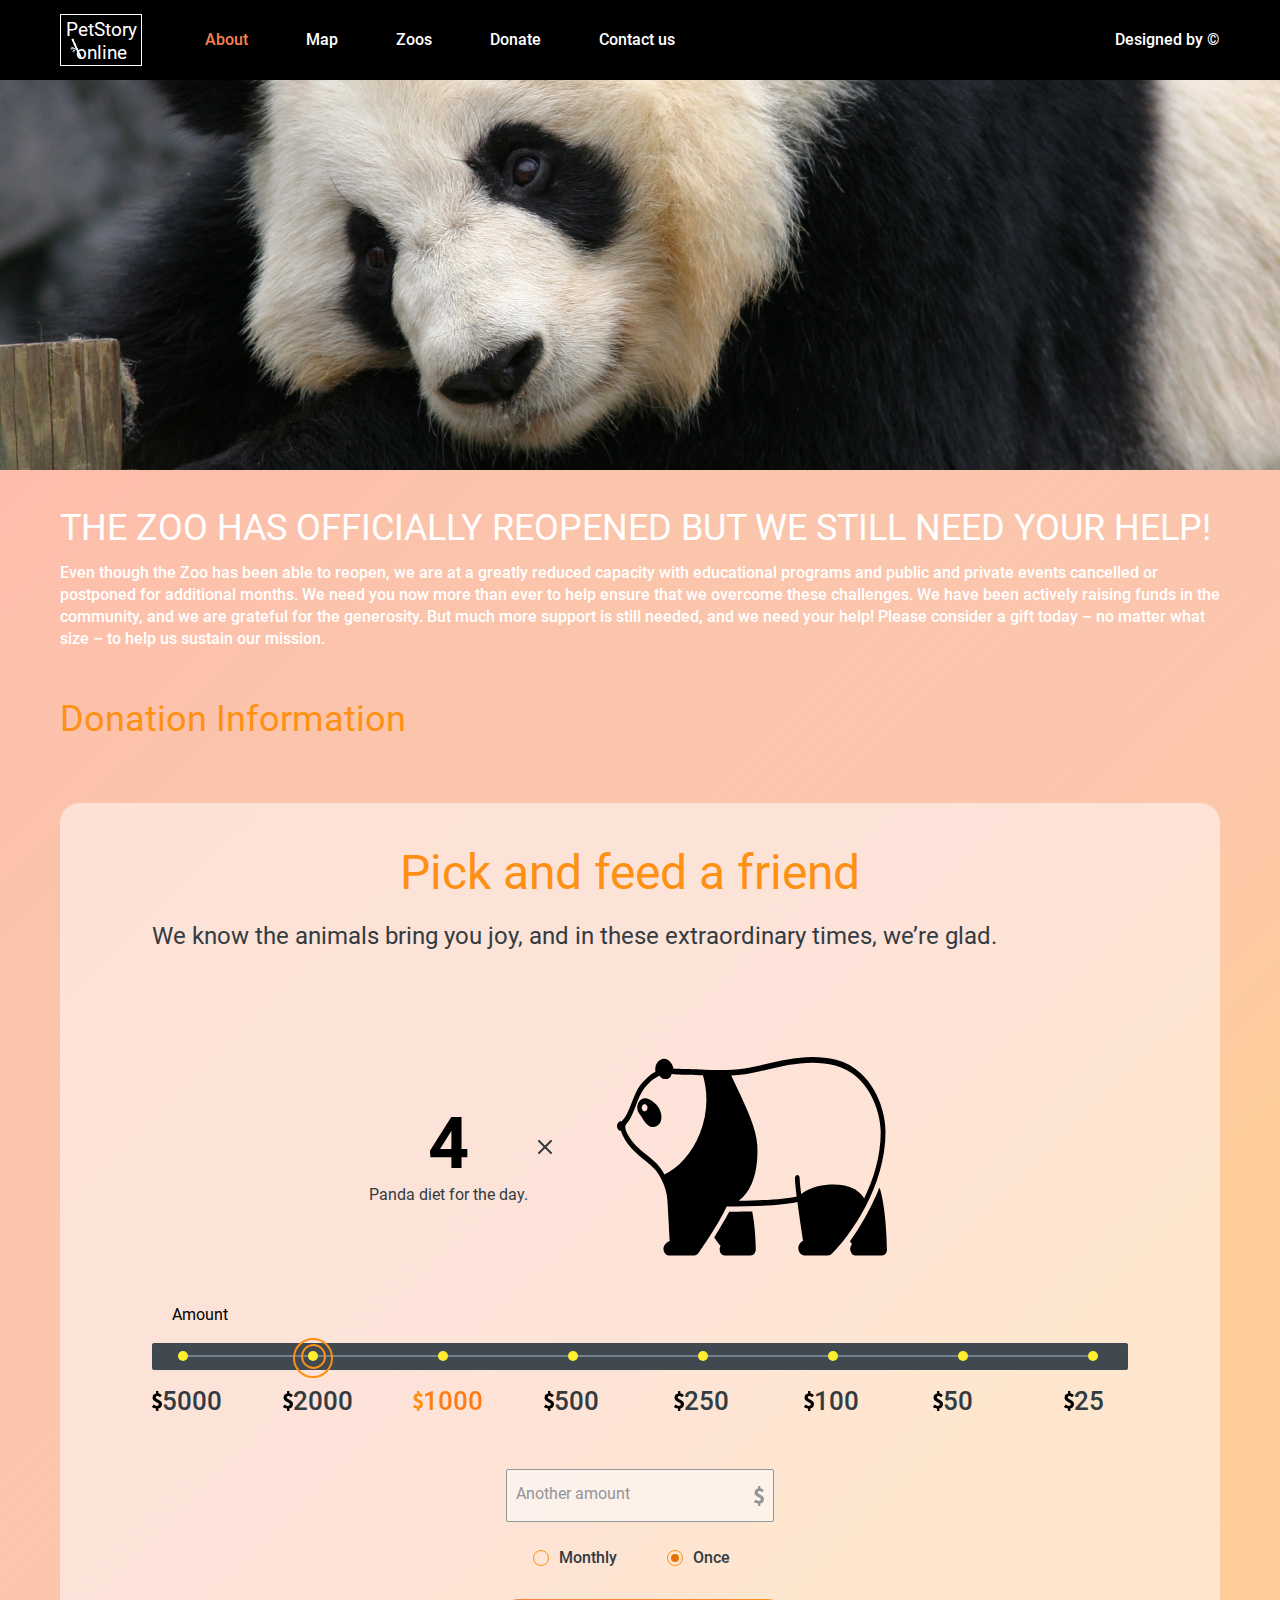
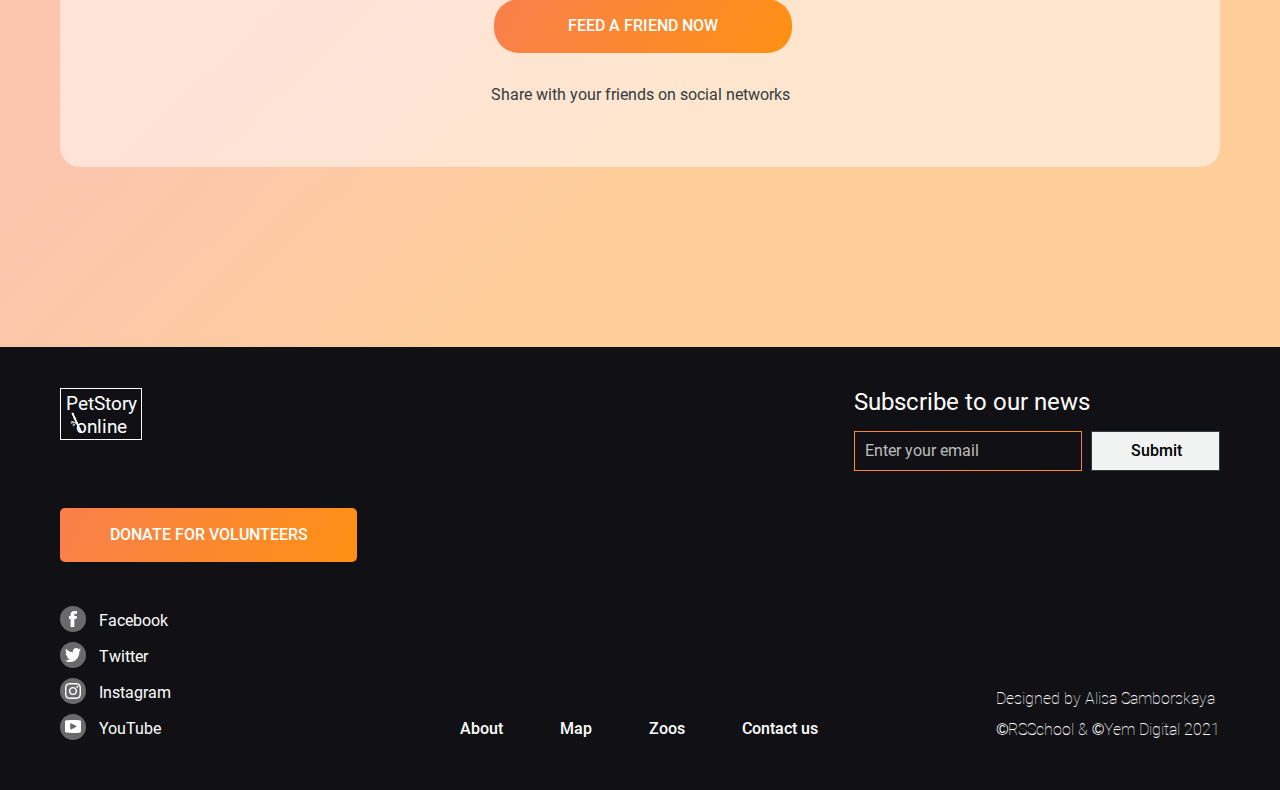
==== commit c64b04bd: "refactor: change breakpoints in media" ====
--- a/donate.html
+++ b/donate.html
@@ -104,9 +104,7 @@
                         class="progress-roller progress-roller--active"
                       ></span
                       ><span class="progress-roller"></span>
-                      <span
-                        class="progress-roller progress-roller--active-sm"
-                      ></span>
+                      <span class="progress-roller"></span>
                       <span class="progress-roller"></span
                       ><span class="progress-roller"></span
                       ><span class="progress-roller"></span
@@ -122,7 +120,7 @@
                   <span class="price price--active">1000</span>
                   <span class="price"> 500</span>
                   <span class="price"> 250</span>
-                  <span class="price price--active-sm"> 100</span>
+                  <span class="price"> 100</span>
                   <span class="price"> 50</span>
                   <span class="price">25</span>
                   <!-- close price -->
--- a/src/scss/main.css
+++ b/src/scss/main.css
@@ -792,7 +792,7 @@
   background-repeat: no-repeat;
   background-position: center;
 }
-@media (max-width: 480px) {
+@media (max-width: 425px) {
   .icon--panda-widget {
     width: 160px;
     height: 138px;
@@ -807,7 +807,7 @@
   background-repeat: no-repeat;
   background-position: center;
 }
-@media (max-width: 480px) {
+@media (max-width: 425px) {
   .icon--multiply {
     width: 8px;
     height: 8px;
@@ -1061,7 +1061,7 @@
     padding: 0 0 8.5rem;
   }
 }
-@media (max-width: 480px) {
+@media (max-width: 425px) {
   .hero {
     min-height: 187px;
     background: url("../images/bg/bg-mb.jpg");
@@ -1103,7 +1103,7 @@
     padding: 8.3rem 0 0 0;
   }
 }
-@media (max-width: 480px) {
+@media (max-width: 425px) {
   .hero__content {
     padding: 4.2rem 0 0 0;
   }
@@ -1134,7 +1134,7 @@
     right: 67px;
   }
 }
-@media (max-width: 480px) {
+@media (max-width: 425px) {
   .hero__cicle {
     width: 119.09px;
     height: 119.09px;
@@ -1168,7 +1168,7 @@
     font-style: normal;
   }
 }
-@media (max-width: 480px) {
+@media (max-width: 425px) {
   .hero__title {
     font-size: 2.8rem;
     line-height: 2.1rem;
@@ -1190,7 +1190,7 @@
     align-self: auto;
   }
 }
-@media (max-width: 480px) {
+@media (max-width: 425px) {
   .hero__button {
     bottom: -115px;
   }
@@ -1215,7 +1215,7 @@
     padding: 6rem 0 5rem;
   }
 }
-@media (max-width: 480px) {
+@media (max-width: 425px) {
   .backstage {
     padding: 10.7rem 0 1.1rem;
   }
@@ -1275,7 +1275,7 @@
     background-repeat: no-repeat;
   }
 }
-@media (max-width: 480px) {
+@media (max-width: 425px) {
   .backstage__position-img {
     width: 34px;
     height: 400px;
@@ -1294,7 +1294,7 @@
     margin: 0 0 2rem 0.3rem;
   }
 }
-@media (max-width: 480px) {
+@media (max-width: 425px) {
   .backstage__title {
     font-size: 2.4rem;
     line-height: 2.9rem;
@@ -1318,7 +1318,7 @@
     margin: 0 0 3rem;
   }
 }
-@media (max-width: 480px) {
+@media (max-width: 425px) {
   .backstage__info {
     margin: 0 0 2rem;
     padding-left: 0.1rem;
@@ -1333,7 +1333,7 @@
     margin: 0 0 2rem 3px;
   }
 }
-@media (max-width: 971px) and (max-width: 480px) {
+@media (max-width: 971px) and (max-width: 425px) {
   .backstage__subtitle {
     margin: 0 0 1rem 3px;
   }
@@ -1358,7 +1358,7 @@
     padding: 3rem 0 10rem;
   }
 }
-@media (max-width: 480px) {
+@media (max-width: 425px) {
   .pets {
     padding: 3rem 0 6rem;
   }
@@ -1394,7 +1394,7 @@
     background-repeat: no-repeat;
   }
 }
-@media (max-width: 480px) {
+@media (max-width: 425px) {
   .pets__section-img--left {
     width: 138px;
     height: 72px;
@@ -1433,7 +1433,7 @@
     background-repeat: no-repeat;
   }
 }
-@media (max-width: 480px) {
+@media (max-width: 425px) {
   .pets__section-img--right {
     width: 68px;
     height: 78px;
@@ -1452,7 +1452,7 @@
     padding: 0 0 6.2rem 0rem;
   }
 }
-@media (max-width: 480px) {
+@media (max-width: 425px) {
   .pet-cards__wrapper {
     padding: 0 0 2.2rem 0rem;
   }
@@ -1477,12 +1477,12 @@
     justify-content: center;
   }
 }
-@media (max-width: 480px) {
+@media (max-width: 425px) {
   .pet-cards {
     justify-content: flex-start;
   }
 }
-@media (max-width: 480px) {
+@media (max-width: 425px) {
   .pet-cards {
     gap: 2.5rem;
   }
@@ -1518,7 +1518,7 @@
     flex-basis: 220px;
   }
 }
-@media (max-width: 480px) {
+@media (max-width: 425px) {
   .pet-card {
     flex-basis: 282.2px;
   }
@@ -1607,7 +1607,7 @@
   background: linear-gradient(113.96deg, #f9804b 1.49%, #fe9013 101.44%);
   border-radius: 50%;
 }
-@media (max-width: 480px) {
+@media (max-width: 425px) {
   .arrow__button {
     display: none;
   }
@@ -1773,7 +1773,7 @@
     padding-inline: 0;
   }
 }
-@media (max-width: 480px) {
+@media (max-width: 425px) {
   .pick-and-feed__container {
     max-width: 320px;
     padding-inline: 1rem;
@@ -1815,7 +1815,7 @@
     padding: 1rem 0 3rem;
   }
 }
-@media (max-width: 480px) {
+@media (max-width: 425px) {
   .pick-and-feed__text-info {
     padding: 2rem 0 0;
   }
@@ -1845,7 +1845,7 @@
     margin: 0 0 2.1rem 0;
   }
 }
-@media (max-width: 480px) {
+@media (max-width: 425px) {
   .pick-and-feed__title {
     margin: 0 0 1.1rem 0;
     font-size: 2.4rem;
@@ -1871,7 +1871,7 @@
     font-style: normal;
   }
 }
-@media (max-width: 480px) {
+@media (max-width: 425px) {
   .pick-and-feed__subtitle {
     font-size: 1.8rem;
     line-height: 2.2rem;
@@ -1895,7 +1895,7 @@
     margin: 0 0 1rem 0;
   }
 }
-@media (max-width: 480px) {
+@media (max-width: 425px) {
   .pick-and-feed__accent {
     display: none;
   }
@@ -1905,7 +1905,7 @@
   line-height: 2.1rem;
   font-weight: 400;
 }
-@media (max-width: 480px) {
+@media (max-width: 425px) {
   .pick-and-feed__description {
     display: none;
   }
@@ -1945,7 +1945,7 @@
     padding: 0 0 4.4rem;
   }
 }
-@media (max-width: 480px) {
+@media (max-width: 425px) {
   .how-it-works {
     padding: 0 0 3.9rem;
   }
@@ -1959,7 +1959,7 @@
     margin: 0 0 2rem;
   }
 }
-@media (max-width: 480px) {
+@media (max-width: 425px) {
   .how-it-works__title {
     font-size: 2.4rem;
     line-height: 2.9rem;
@@ -1985,7 +1985,7 @@
     justify-content: flex-start;
   }
 }
-@media (max-width: 480px) {
+@media (max-width: 425px) {
   .how-it-works__cards {
     flex-direction: column;
     align-items: center;
@@ -2006,7 +2006,7 @@
     gap: 3.1rem;
   }
 }
-@media (max-width: 480px) {
+@media (max-width: 425px) {
   .how-it-works__card {
     gap: 1rem;
     min-height: 222px;
@@ -2051,7 +2051,7 @@
     background-position: center;
   }
 }
-@media (max-width: 480px) {
+@media (max-width: 425px) {
   .how-it-works__icon-step--first {
     right: 0;
     left: 134px;
@@ -2076,7 +2076,7 @@
     background-position: center;
   }
 }
-@media (max-width: 480px) {
+@media (max-width: 425px) {
   .how-it-works__icon-step--second {
     right: 0;
     left: 134px;
@@ -2099,7 +2099,7 @@
     padding: 6rem 0 7.99rem;
   }
 }
-@media (max-width: 480px) {
+@media (max-width: 425px) {
   .testimonials {
     padding: 3rem 0 6rem;
   }
@@ -2129,7 +2129,7 @@
     background-repeat: no-repeat;
   }
 }
-@media (max-width: 480px) {
+@media (max-width: 425px) {
   .testimonials__section-img {
     width: 51px;
     height: 64.15px;
@@ -2144,7 +2144,7 @@
   justify-content: space-between;
 }
 
-@media (max-width: 480px) {
+@media (max-width: 425px) {
   .testimonials__title {
     font-size: 2.4rem;
     line-height: 2.9rem;
@@ -2226,7 +2226,7 @@
     padding: 1.1rem 2.3rem 0.6rem 1.1rem;
   }
 }
-@media (max-width: 480px) {
+@media (max-width: 425px) {
   .testimonial {
     padding: 6.1px 2.3rem 0.6rem 1.2rem;
   }
@@ -2334,7 +2334,7 @@
     padding: 0 0 0 0;
   }
 }
-@media (max-width: 480px) {
+@media (max-width: 425px) {
   .user__content {
     gap: 0.4rem;
   }
@@ -2373,7 +2373,7 @@
     grid-template-areas: "logo logo social" "donate donate social" "nav copyright copyright";
   }
 }
-@media (max-width: 480px) {
+@media (max-width: 425px) {
   .footer__content {
     grid-template-areas: "logo logo" "social social" "donate donate" "copyright copyright" "nav nav";
   }
@@ -2450,7 +2450,7 @@
     height: 21px;
   }
 }
-@media (max-width: 971px) and (max-width: 480px) {
+@media (max-width: 971px) and (max-width: 425px) {
   .footer__logo .icon--logo {
     bottom: 6px;
     left: 72px;
@@ -2458,7 +2458,7 @@
     height: 21px;
   }
 }
-@media (max-width: 971px) and (max-width: 480px) {
+@media (max-width: 971px) and (max-width: 425px) {
   .footer__logo {
     width: fit-content;
     border: none;
@@ -2476,7 +2476,7 @@
 .footer__button {
   margin: 0 0 4.4rem 0;
 }
-@media (max-width: 480px) {
+@media (max-width: 425px) {
   .footer__button {
     margin: 3.2rem 0 0.5rem;
   }
@@ -2499,7 +2499,7 @@
     padding: 0 4rem 0 0;
   }
 }
-@media (max-width: 480px) {
+@media (max-width: 425px) {
   .footer__nav {
     padding: 0 0 0 0.9rem;
   }
@@ -2519,7 +2519,7 @@
     gap: 3.7rem;
   }
 }
-@media (max-width: 480px) {
+@media (max-width: 425px) {
   .footer__list {
     gap: 3.1rem;
   }
@@ -2578,7 +2578,7 @@
     justify-self: end;
   }
 }
-@media (max-width: 480px) {
+@media (max-width: 425px) {
   .social {
     flex-direction: row;
     justify-self: center;
@@ -2645,7 +2645,7 @@
     background-position: center;
   }
 }
-@media (max-width: 480px) {
+@media (max-width: 425px) {
   .donate__hero {
     min-height: 221px;
     background: url("../images/bg/donation/mobile/panda.jpg");
@@ -2653,7 +2653,7 @@
     background-position: bottom;
   }
 }
-@media (max-width: 480px) and (min-width: 321px) {
+@media (max-width: 425px) and (min-width: 321px) {
   .donate__hero {
     background-size: cover;
     background-position: center;
@@ -2673,7 +2673,7 @@
     padding: 3rem 0 4.4rem;
   }
 }
-@media (max-width: 480px) {
+@media (max-width: 425px) {
   .donate__pick-and-feed {
     padding: 3rem 0 2.1rem;
   }
@@ -2740,7 +2740,7 @@
     margin: 0 0 3rem;
   }
 }
-@media (max-width: 480px) {
+@media (max-width: 425px) {
   .donate__accent {
     font-size: 2.4rem;
     line-height: 2.9rem;
@@ -2750,6 +2750,7 @@
 }
 
 .donate-pick-and-feed__inner {
+  overflow: hidden;
   max-width: 976px;
   width: 100%;
   margin: 0 auto;
@@ -2767,7 +2768,7 @@
     padding-top: 0.8rem;
   }
 }
-@media (max-width: 480px) {
+@media (max-width: 425px) {
   .donate-pick-and-feed__inner .pick-and-feed__text-info {
     padding: 0;
   }
@@ -2791,7 +2792,7 @@
     padding: 0;
   }
 }
-@media (max-width: 480px) {
+@media (max-width: 425px) {
   .donate-pick-and-feed__inner .pick-and-feed__title {
     font-size: 2.4rem;
     line-height: 2.9rem;
@@ -2810,7 +2811,7 @@
     padding-inline: 1rem;
   }
 }
-@media (max-width: 480px) {
+@media (max-width: 425px) {
   .donate-pick-and-feed__inner .pick-and-feed__subtitle {
     font-size: 1.6rem;
     line-height: 2.2rem;
@@ -2837,7 +2838,7 @@
     padding: 2.8rem 1.4rem 4rem 0;
   }
 }
-@media (max-width: 480px) {
+@media (max-width: 425px) {
   .donate__info {
     padding: 1.028rem 0 2px;
     gap: 4.9rem;
@@ -2848,7 +2849,7 @@
   gap: 1.1rem;
   padding: 5.2rem 0 0;
 }
-@media (max-width: 480px) {
+@media (max-width: 425px) {
   .amount-of-days {
     padding: 2.6rem 0.1rem 0 0;
     gap: 0.9rem;
@@ -2862,7 +2863,7 @@
   font-style: normal;
   color: #000000;
 }
-@media (max-width: 480px) {
+@media (max-width: 425px) {
   .amount-of-days__donate {
     font-size: 4.06rem;
     line-height: 3.2rem;
@@ -2874,7 +2875,7 @@
 .amount-of-days__info {
   font-weight: 400;
 }
-@media (max-width: 480px) {
+@media (max-width: 425px) {
   .amount-of-days__info {
     font-size: 0.902rem;
     line-height: 1.3rem;
@@ -2900,7 +2901,7 @@
     top: 159px;
   }
 }
-@media (max-width: 480px) {
+@media (max-width: 425px) {
   .amount__multiply {
     left: 95px;
     top: 83px;
@@ -2935,7 +2936,7 @@
     margin: 0 0 0.7rem 1.3rem;
   }
 }
-@media (max-width: 480px) {
+@media (max-width: 425px) {
   .amount__title {
     margin: 0 0 0.9rem;
   }
@@ -2950,7 +2951,7 @@
     margin: 0 0 1.16rem 0;
   }
 }
-@media (max-width: 480px) {
+@media (max-width: 425px) {
   .dontaion__progress-bar {
     margin: 0;
   }
@@ -2968,7 +2969,7 @@
     max-width: 830px;
   }
 }
-@media (max-width: 480px) {
+@media (max-width: 425px) {
   .progress-bar {
     height: 13.5px;
   }
@@ -2991,7 +2992,7 @@
     max-width: 524px;
   }
 }
-@media (max-width: 480px) {
+@media (max-width: 425px) {
   .progress-line {
     max-width: 262px;
   }
@@ -3011,10 +3012,10 @@
 }
 @media (max-width: 971px) {
   .progress-rollers {
-    gap: 6rem;
-  }
-}
-@media (max-width: 480px) {
+    gap: 12rem;
+  }
+}
+@media (max-width: 425px) {
   .progress-rollers {
     bottom: -1.1px;
     left: -1.3px;
@@ -3029,7 +3030,7 @@
   background: #ffee2e;
   border-radius: 50%;
 }
-@media (max-width: 480px) {
+@media (max-width: 425px) {
   .progress-roller {
     width: 5px;
     height: 5px;
@@ -3038,77 +3039,27 @@
 .progress-roller:hover {
   background: #fe9013;
 }
-@media (max-width: 971px) {
-  .progress-roller--active-sm {
-    display: block;
-  }
-  .progress-roller--active-sm:after {
-    content: "";
-    position: absolute;
-    top: -7px;
-    left: -7.1px;
-    width: 25px;
-    height: 25px;
-    background: transparent;
-    border: 2px solid #fe9013;
-    border-radius: 50%;
-  }
-}
-@media (max-width: 971px) and (max-width: 480px) {
-  .progress-roller--active-sm:after {
-    width: 11.48px;
-    height: 11.48px;
-    top: -3.3px;
-    left: -3.9px;
-  }
-}
-@media (max-width: 971px) {
-  .progress-roller--active-sm::before {
-    content: "";
-    position: absolute;
-    bottom: -16.5px;
-    left: -15px;
-    width: 40px;
-    height: 40px;
-    background: transparent;
-    border: 2px solid #fe9013;
-    border-radius: 50%;
-  }
-}
-@media (max-width: 971px) and (max-width: 480px) {
-  .progress-roller--active-sm::before {
-    bottom: -7.5px;
-    left: -8px;
-    width: 20px;
-    height: 20px;
-  }
-}
-@media (max-width: 971px) {
-  .progress-roller--active {
-    display: none;
-  }
-  .progress-roller--active:after {
-    content: "";
-    position: absolute;
-    top: -7px;
-    left: -7.1px;
-    width: 25px;
-    height: 25px;
-    background: transparent;
-    border: 2px solid #fe9013;
-    border-radius: 50%;
-  }
-  .progress-roller--active::before {
-    content: "";
-    position: absolute;
-    bottom: -16.5px;
-    left: -15px;
-    width: 40px;
-    height: 40px;
-    background: transparent;
-    border: 2px solid #fe9013;
-    border-radius: 50%;
-  }
+.progress-roller--active:after {
+  content: "";
+  position: absolute;
+  top: -7px;
+  left: -7.1px;
+  width: 25px;
+  height: 25px;
+  background: transparent;
+  border: 2px solid #fe9013;
+  border-radius: 50%;
+}
+.progress-roller--active::before {
+  content: "";
+  position: absolute;
+  bottom: -16.5px;
+  left: -15px;
+  width: 40px;
+  height: 40px;
+  background: transparent;
+  border: 2px solid #fe9013;
+  border-radius: 50%;
 }
 
 /* Prices */
@@ -3116,11 +3067,12 @@
   max-width: 952px;
   width: 100%;
 }
-@media (max-width: 480px) {
+@media (max-width: 425px) {
   .prices {
-    max-width: 281px;
+    max-width: 285px;
     gap: 4.3rem;
     padding: 0.6rem 0 0 1.4rem;
+    margin: 0 auto;
   }
 }
 
@@ -3131,7 +3083,7 @@
   font-weight: 500;
   font-style: normal;
 }
-@media (max-width: 480px) {
+@media (max-width: 425px) {
   .price {
     font-size: 1.3rem;
     line-height: 1.8rem;
@@ -3150,7 +3102,7 @@
   background-repeat: no-repeat;
   background-position: center;
 }
-@media (max-width: 480px) {
+@media (max-width: 425px) {
   .price::before {
     top: 3px;
     left: -6px;
@@ -3228,7 +3180,7 @@
     margin: 0 0 0 2.9rem;
   }
 }
-@media (max-width: 480px) {
+@media (max-width: 425px) {
   .price:nth-child(4) {
     margin: 0 0 0 0;
   }
@@ -3246,7 +3198,7 @@
     margin: 0 0 0 8.36rem;
   }
 }
-@media (max-width: 480px) {
+@media (max-width: 425px) {
   .price:nth-child(5) {
     margin: 0 0 0;
   }
@@ -3264,7 +3216,7 @@
     margin: 0 0 0 8.3rem;
   }
 }
-@media (max-width: 480px) {
+@media (max-width: 425px) {
   .price:nth-child(6) {
     margin: 0 0 0;
   }
@@ -3282,7 +3234,7 @@
     margin: 0 0 0 9.16rem;
   }
 }
-@media (max-width: 480px) {
+@media (max-width: 425px) {
   .price:nth-child(7) {
     margin: 0 0 0;
   }
@@ -3303,7 +3255,7 @@
     margin: 0 0 0 7rem;
   }
 }
-@media (max-width: 480px) {
+@media (max-width: 425px) {
   .price:last-child {
     margin: 0 0 0;
     padding-left: 0.7rem;
@@ -3386,7 +3338,7 @@
     padding: 3.2rem 1.8rem 3rem 0;
   }
 }
-@media (max-width: 480px) {
+@media (max-width: 425px) {
   .another-amount__controls {
     padding: 2.2rem 1.8rem 3rem 0;
   }
@@ -3438,7 +3390,7 @@
     padding-bottom: 3.2rem;
   }
 }
-@media (max-width: 480px) {
+@media (max-width: 425px) {
   .another-amount__wrapper {
     padding: 2.7rem 0 2rem;
   }
@@ -3462,7 +3414,7 @@
     padding: 2.9rem 0 0;
   }
 }
-@media (max-width: 480px) {
+@media (max-width: 425px) {
   .donate__message {
     font-size: 1.59rem;
   }
@@ -3479,7 +3431,7 @@
     padding: 1.2rem 0 1.2rem;
   }
 }
-@media (max-width: 480px) {
+@media (max-width: 425px) {
   .footer__donate {
     padding: 1.8rem 0 2rem;
   }
@@ -3490,7 +3442,7 @@
     padding: 0 3.1rem 0 0;
   }
 }
-@media (max-width: 480px) {
+@media (max-width: 425px) {
   .footer__nav-donate {
     padding: 0.19rem 0.9rem 0;
   }
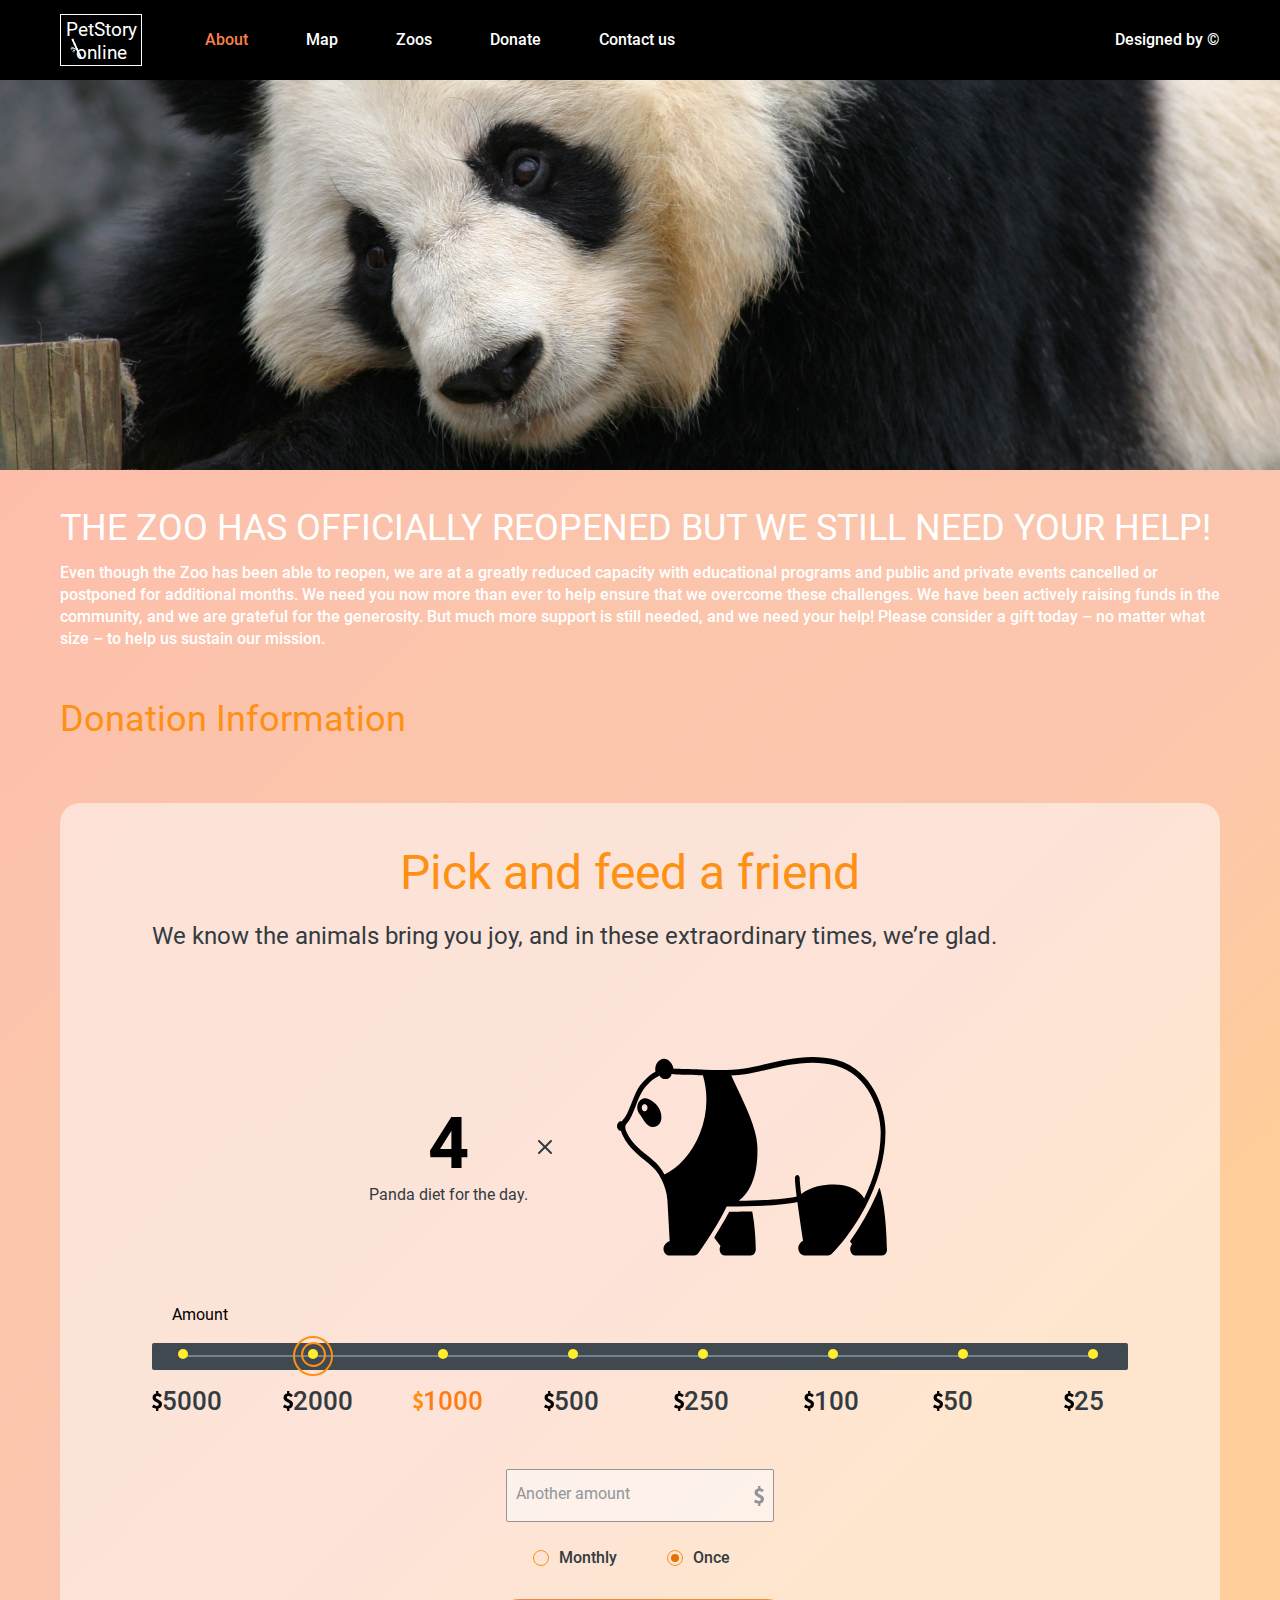
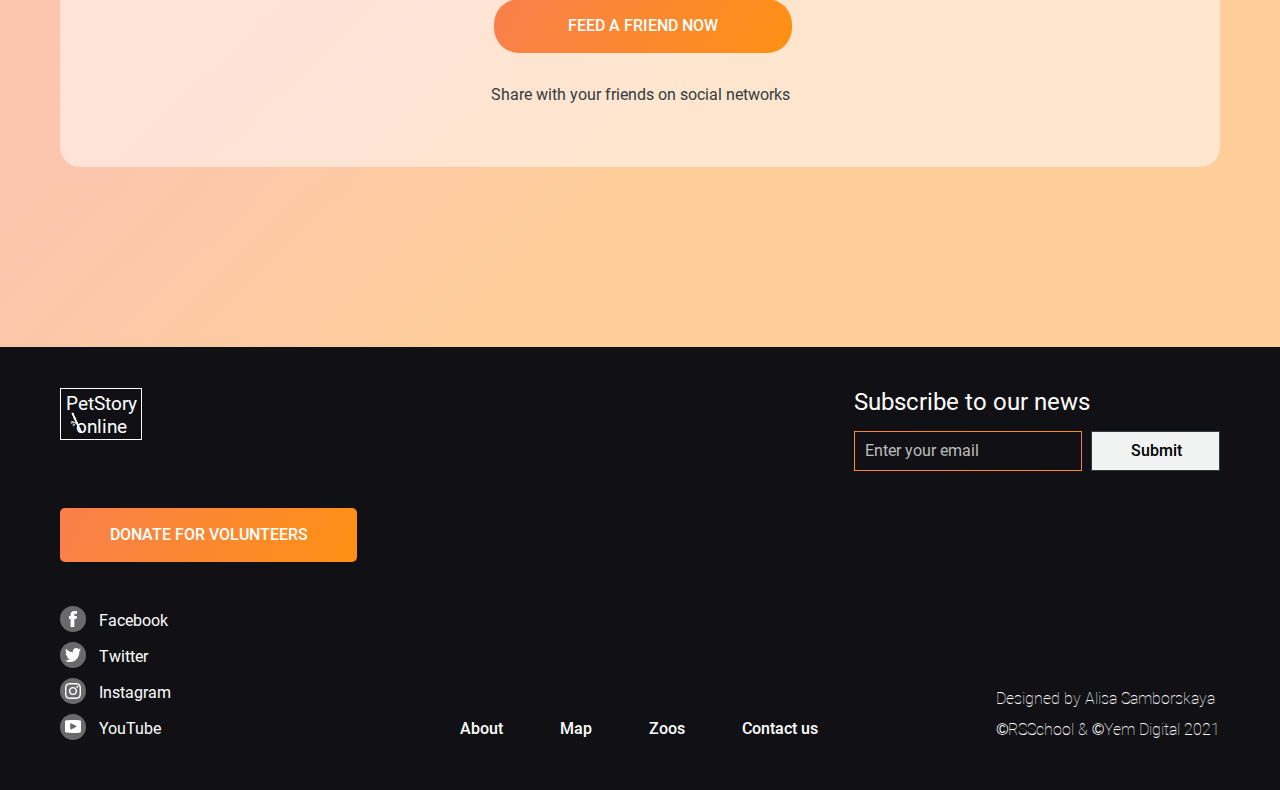
==== commit ca063c9b: "feat: add media to donate page" ====
--- a/donate.html
+++ b/donate.html
@@ -103,7 +103,9 @@
                       ><span
                         class="progress-roller progress-roller--active"
                       ></span
-                      ><span class="progress-roller"></span>
+                      ><span
+                        class="progress-roller progress-roller--active-sm"
+                      ></span>
                       <span class="progress-roller"></span>
                       <span class="progress-roller"></span
                       ><span class="progress-roller"></span
@@ -120,7 +122,7 @@
                   <span class="price price--active">1000</span>
                   <span class="price"> 500</span>
                   <span class="price"> 250</span>
-                  <span class="price"> 100</span>
+                  <span class="price price--active-sm"> 100</span>
                   <span class="price"> 50</span>
                   <span class="price">25</span>
                   <!-- close price -->
--- a/src/scss/main.css
+++ b/src/scss/main.css
@@ -792,7 +792,7 @@
   background-repeat: no-repeat;
   background-position: center;
 }
-@media (max-width: 425px) {
+@media (max-width: 551px) {
   .icon--panda-widget {
     width: 160px;
     height: 138px;
@@ -807,7 +807,7 @@
   background-repeat: no-repeat;
   background-position: center;
 }
-@media (max-width: 425px) {
+@media (max-width: 551px) {
   .icon--multiply {
     width: 8px;
     height: 8px;
@@ -1061,7 +1061,7 @@
     padding: 0 0 8.5rem;
   }
 }
-@media (max-width: 425px) {
+@media (max-width: 551px) {
   .hero {
     min-height: 187px;
     background: url("../images/bg/bg-mb.jpg");
@@ -1103,7 +1103,7 @@
     padding: 8.3rem 0 0 0;
   }
 }
-@media (max-width: 425px) {
+@media (max-width: 551px) {
   .hero__content {
     padding: 4.2rem 0 0 0;
   }
@@ -1134,7 +1134,7 @@
     right: 67px;
   }
 }
-@media (max-width: 425px) {
+@media (max-width: 551px) {
   .hero__cicle {
     width: 119.09px;
     height: 119.09px;
@@ -1168,7 +1168,7 @@
     font-style: normal;
   }
 }
-@media (max-width: 425px) {
+@media (max-width: 551px) {
   .hero__title {
     font-size: 2.8rem;
     line-height: 2.1rem;
@@ -1190,7 +1190,7 @@
     align-self: auto;
   }
 }
-@media (max-width: 425px) {
+@media (max-width: 551px) {
   .hero__button {
     bottom: -115px;
   }
@@ -1215,7 +1215,7 @@
     padding: 6rem 0 5rem;
   }
 }
-@media (max-width: 425px) {
+@media (max-width: 551px) {
   .backstage {
     padding: 10.7rem 0 1.1rem;
   }
@@ -1275,7 +1275,7 @@
     background-repeat: no-repeat;
   }
 }
-@media (max-width: 425px) {
+@media (max-width: 551px) {
   .backstage__position-img {
     width: 34px;
     height: 400px;
@@ -1294,7 +1294,7 @@
     margin: 0 0 2rem 0.3rem;
   }
 }
-@media (max-width: 425px) {
+@media (max-width: 551px) {
   .backstage__title {
     font-size: 2.4rem;
     line-height: 2.9rem;
@@ -1318,7 +1318,7 @@
     margin: 0 0 3rem;
   }
 }
-@media (max-width: 425px) {
+@media (max-width: 551px) {
   .backstage__info {
     margin: 0 0 2rem;
     padding-left: 0.1rem;
@@ -1333,7 +1333,7 @@
     margin: 0 0 2rem 3px;
   }
 }
-@media (max-width: 971px) and (max-width: 425px) {
+@media (max-width: 971px) and (max-width: 551px) {
   .backstage__subtitle {
     margin: 0 0 1rem 3px;
   }
@@ -1358,7 +1358,7 @@
     padding: 3rem 0 10rem;
   }
 }
-@media (max-width: 425px) {
+@media (max-width: 551px) {
   .pets {
     padding: 3rem 0 6rem;
   }
@@ -1394,7 +1394,7 @@
     background-repeat: no-repeat;
   }
 }
-@media (max-width: 425px) {
+@media (max-width: 551px) {
   .pets__section-img--left {
     width: 138px;
     height: 72px;
@@ -1433,7 +1433,7 @@
     background-repeat: no-repeat;
   }
 }
-@media (max-width: 425px) {
+@media (max-width: 551px) {
   .pets__section-img--right {
     width: 68px;
     height: 78px;
@@ -1452,7 +1452,7 @@
     padding: 0 0 6.2rem 0rem;
   }
 }
-@media (max-width: 425px) {
+@media (max-width: 551px) {
   .pet-cards__wrapper {
     padding: 0 0 2.2rem 0rem;
   }
@@ -1477,12 +1477,12 @@
     justify-content: center;
   }
 }
-@media (max-width: 425px) {
+@media (max-width: 551px) {
   .pet-cards {
     justify-content: flex-start;
   }
 }
-@media (max-width: 425px) {
+@media (max-width: 551px) {
   .pet-cards {
     gap: 2.5rem;
   }
@@ -1518,7 +1518,7 @@
     flex-basis: 220px;
   }
 }
-@media (max-width: 425px) {
+@media (max-width: 551px) {
   .pet-card {
     flex-basis: 282.2px;
   }
@@ -1607,7 +1607,7 @@
   background: linear-gradient(113.96deg, #f9804b 1.49%, #fe9013 101.44%);
   border-radius: 50%;
 }
-@media (max-width: 425px) {
+@media (max-width: 551px) {
   .arrow__button {
     display: none;
   }
@@ -1773,7 +1773,7 @@
     padding-inline: 0;
   }
 }
-@media (max-width: 425px) {
+@media (max-width: 551px) {
   .pick-and-feed__container {
     max-width: 320px;
     padding-inline: 1rem;
@@ -1815,7 +1815,7 @@
     padding: 1rem 0 3rem;
   }
 }
-@media (max-width: 425px) {
+@media (max-width: 551px) {
   .pick-and-feed__text-info {
     padding: 2rem 0 0;
   }
@@ -1845,7 +1845,7 @@
     margin: 0 0 2.1rem 0;
   }
 }
-@media (max-width: 425px) {
+@media (max-width: 551px) {
   .pick-and-feed__title {
     margin: 0 0 1.1rem 0;
     font-size: 2.4rem;
@@ -1871,7 +1871,7 @@
     font-style: normal;
   }
 }
-@media (max-width: 425px) {
+@media (max-width: 551px) {
   .pick-and-feed__subtitle {
     font-size: 1.8rem;
     line-height: 2.2rem;
@@ -1895,7 +1895,7 @@
     margin: 0 0 1rem 0;
   }
 }
-@media (max-width: 425px) {
+@media (max-width: 551px) {
   .pick-and-feed__accent {
     display: none;
   }
@@ -1905,7 +1905,7 @@
   line-height: 2.1rem;
   font-weight: 400;
 }
-@media (max-width: 425px) {
+@media (max-width: 551px) {
   .pick-and-feed__description {
     display: none;
   }
@@ -1945,7 +1945,7 @@
     padding: 0 0 4.4rem;
   }
 }
-@media (max-width: 425px) {
+@media (max-width: 551px) {
   .how-it-works {
     padding: 0 0 3.9rem;
   }
@@ -1959,7 +1959,7 @@
     margin: 0 0 2rem;
   }
 }
-@media (max-width: 425px) {
+@media (max-width: 551px) {
   .how-it-works__title {
     font-size: 2.4rem;
     line-height: 2.9rem;
@@ -1985,7 +1985,7 @@
     justify-content: flex-start;
   }
 }
-@media (max-width: 425px) {
+@media (max-width: 551px) {
   .how-it-works__cards {
     flex-direction: column;
     align-items: center;
@@ -2006,7 +2006,7 @@
     gap: 3.1rem;
   }
 }
-@media (max-width: 425px) {
+@media (max-width: 551px) {
   .how-it-works__card {
     gap: 1rem;
     min-height: 222px;
@@ -2051,7 +2051,7 @@
     background-position: center;
   }
 }
-@media (max-width: 425px) {
+@media (max-width: 551px) {
   .how-it-works__icon-step--first {
     right: 0;
     left: 134px;
@@ -2076,7 +2076,7 @@
     background-position: center;
   }
 }
-@media (max-width: 425px) {
+@media (max-width: 551px) {
   .how-it-works__icon-step--second {
     right: 0;
     left: 134px;
@@ -2099,7 +2099,7 @@
     padding: 6rem 0 7.99rem;
   }
 }
-@media (max-width: 425px) {
+@media (max-width: 551px) {
   .testimonials {
     padding: 3rem 0 6rem;
   }
@@ -2129,7 +2129,7 @@
     background-repeat: no-repeat;
   }
 }
-@media (max-width: 425px) {
+@media (max-width: 551px) {
   .testimonials__section-img {
     width: 51px;
     height: 64.15px;
@@ -2144,7 +2144,7 @@
   justify-content: space-between;
 }
 
-@media (max-width: 425px) {
+@media (max-width: 551px) {
   .testimonials__title {
     font-size: 2.4rem;
     line-height: 2.9rem;
@@ -2226,7 +2226,7 @@
     padding: 1.1rem 2.3rem 0.6rem 1.1rem;
   }
 }
-@media (max-width: 425px) {
+@media (max-width: 551px) {
   .testimonial {
     padding: 6.1px 2.3rem 0.6rem 1.2rem;
   }
@@ -2334,7 +2334,7 @@
     padding: 0 0 0 0;
   }
 }
-@media (max-width: 425px) {
+@media (max-width: 551px) {
   .user__content {
     gap: 0.4rem;
   }
@@ -2373,7 +2373,7 @@
     grid-template-areas: "logo logo social" "donate donate social" "nav copyright copyright";
   }
 }
-@media (max-width: 425px) {
+@media (max-width: 551px) {
   .footer__content {
     grid-template-areas: "logo logo" "social social" "donate donate" "copyright copyright" "nav nav";
   }
@@ -2450,7 +2450,7 @@
     height: 21px;
   }
 }
-@media (max-width: 971px) and (max-width: 425px) {
+@media (max-width: 971px) and (max-width: 551px) {
   .footer__logo .icon--logo {
     bottom: 6px;
     left: 72px;
@@ -2458,7 +2458,7 @@
     height: 21px;
   }
 }
-@media (max-width: 971px) and (max-width: 425px) {
+@media (max-width: 971px) and (max-width: 551px) {
   .footer__logo {
     width: fit-content;
     border: none;
@@ -2476,7 +2476,7 @@
 .footer__button {
   margin: 0 0 4.4rem 0;
 }
-@media (max-width: 425px) {
+@media (max-width: 551px) {
   .footer__button {
     margin: 3.2rem 0 0.5rem;
   }
@@ -2499,7 +2499,7 @@
     padding: 0 4rem 0 0;
   }
 }
-@media (max-width: 425px) {
+@media (max-width: 551px) {
   .footer__nav {
     padding: 0 0 0 0.9rem;
   }
@@ -2519,7 +2519,7 @@
     gap: 3.7rem;
   }
 }
-@media (max-width: 425px) {
+@media (max-width: 551px) {
   .footer__list {
     gap: 3.1rem;
   }
@@ -2578,7 +2578,7 @@
     justify-self: end;
   }
 }
-@media (max-width: 425px) {
+@media (max-width: 551px) {
   .social {
     flex-direction: row;
     justify-self: center;
@@ -2645,7 +2645,7 @@
     background-position: center;
   }
 }
-@media (max-width: 425px) {
+@media (max-width: 551px) {
   .donate__hero {
     min-height: 221px;
     background: url("../images/bg/donation/mobile/panda.jpg");
@@ -2653,7 +2653,7 @@
     background-position: bottom;
   }
 }
-@media (max-width: 425px) and (min-width: 321px) {
+@media (max-width: 551px) and (min-width: 321px) {
   .donate__hero {
     background-size: cover;
     background-position: center;
@@ -2673,7 +2673,7 @@
     padding: 3rem 0 4.4rem;
   }
 }
-@media (max-width: 425px) {
+@media (max-width: 551px) {
   .donate__pick-and-feed {
     padding: 3rem 0 2.1rem;
   }
@@ -2682,6 +2682,11 @@
 @media (max-width: 971px) {
   .donate__container {
     max-width: 600px;
+  }
+}
+@media (max-width: 551px) {
+  .donate__container {
+    max-width: 320px;
   }
 }
 
@@ -2740,7 +2745,7 @@
     margin: 0 0 3rem;
   }
 }
-@media (max-width: 425px) {
+@media (max-width: 551px) {
   .donate__accent {
     font-size: 2.4rem;
     line-height: 2.9rem;
@@ -2768,7 +2773,7 @@
     padding-top: 0.8rem;
   }
 }
-@media (max-width: 425px) {
+@media (max-width: 551px) {
   .donate-pick-and-feed__inner .pick-and-feed__text-info {
     padding: 0;
   }
@@ -2792,7 +2797,7 @@
     padding: 0;
   }
 }
-@media (max-width: 425px) {
+@media (max-width: 551px) {
   .donate-pick-and-feed__inner .pick-and-feed__title {
     font-size: 2.4rem;
     line-height: 2.9rem;
@@ -2811,7 +2816,7 @@
     padding-inline: 1rem;
   }
 }
-@media (max-width: 425px) {
+@media (max-width: 551px) {
   .donate-pick-and-feed__inner .pick-and-feed__subtitle {
     font-size: 1.6rem;
     line-height: 2.2rem;
@@ -2838,7 +2843,7 @@
     padding: 2.8rem 1.4rem 4rem 0;
   }
 }
-@media (max-width: 425px) {
+@media (max-width: 551px) {
   .donate__info {
     padding: 1.028rem 0 2px;
     gap: 4.9rem;
@@ -2849,7 +2854,7 @@
   gap: 1.1rem;
   padding: 5.2rem 0 0;
 }
-@media (max-width: 425px) {
+@media (max-width: 551px) {
   .amount-of-days {
     padding: 2.6rem 0.1rem 0 0;
     gap: 0.9rem;
@@ -2863,7 +2868,7 @@
   font-style: normal;
   color: #000000;
 }
-@media (max-width: 425px) {
+@media (max-width: 551px) {
   .amount-of-days__donate {
     font-size: 4.06rem;
     line-height: 3.2rem;
@@ -2875,7 +2880,7 @@
 .amount-of-days__info {
   font-weight: 400;
 }
-@media (max-width: 425px) {
+@media (max-width: 551px) {
   .amount-of-days__info {
     font-size: 0.902rem;
     line-height: 1.3rem;
@@ -2901,7 +2906,7 @@
     top: 159px;
   }
 }
-@media (max-width: 425px) {
+@media (max-width: 551px) {
   .amount__multiply {
     left: 95px;
     top: 83px;
@@ -2936,7 +2941,7 @@
     margin: 0 0 0.7rem 1.3rem;
   }
 }
-@media (max-width: 425px) {
+@media (max-width: 551px) {
   .amount__title {
     margin: 0 0 0.9rem;
   }
@@ -2951,7 +2956,7 @@
     margin: 0 0 1.16rem 0;
   }
 }
-@media (max-width: 425px) {
+@media (max-width: 551px) {
   .dontaion__progress-bar {
     margin: 0;
   }
@@ -2969,7 +2974,7 @@
     max-width: 830px;
   }
 }
-@media (max-width: 425px) {
+@media (max-width: 551px) {
   .progress-bar {
     height: 13.5px;
   }
@@ -2992,7 +2997,7 @@
     max-width: 524px;
   }
 }
-@media (max-width: 425px) {
+@media (max-width: 551px) {
   .progress-line {
     max-width: 262px;
   }
@@ -3000,7 +3005,7 @@
 
 .progress-rollers {
   position: absolute;
-  bottom: -4.1px;
+  bottom: -2.1px;
   left: -4.5px;
   display: flex;
   gap: 12rem;
@@ -3015,10 +3020,11 @@
     gap: 12rem;
   }
 }
-@media (max-width: 425px) {
+@media (max-width: 551px) {
   .progress-rollers {
     bottom: -1.1px;
     left: -1.3px;
+    gap: 6rem;
   }
 }
 
@@ -3030,7 +3036,7 @@
   background: #ffee2e;
   border-radius: 50%;
 }
-@media (max-width: 425px) {
+@media (max-width: 551px) {
   .progress-roller {
     width: 5px;
     height: 5px;
@@ -3050,6 +3056,11 @@
   border: 2px solid #fe9013;
   border-radius: 50%;
 }
+@media (max-width: 971px) {
+  .progress-roller--active:after {
+    display: none;
+  }
+}
 .progress-roller--active::before {
   content: "";
   position: absolute;
@@ -3061,13 +3072,60 @@
   border: 2px solid #fe9013;
   border-radius: 50%;
 }
+@media (max-width: 971px) {
+  .progress-roller--active::before {
+    display: none;
+  }
+}
+@media (max-width: 971px) {
+  .progress-roller--active-sm:after {
+    content: "";
+    position: absolute;
+    top: -7px;
+    left: -7.1px;
+    width: 25px;
+    height: 25px;
+    background: transparent;
+    border: 2px solid #fe9013;
+    border-radius: 50%;
+  }
+}
+@media (max-width: 971px) and (max-width: 551px) {
+  .progress-roller--active-sm:after {
+    width: 12px;
+    height: 12px;
+    top: -3.2px;
+    left: -3.2px;
+  }
+}
+@media (max-width: 971px) {
+  .progress-roller--active-sm::before {
+    content: "";
+    position: absolute;
+    bottom: -16.5px;
+    left: -15px;
+    width: 40px;
+    height: 40px;
+    background: transparent;
+    border: 2px solid #fe9013;
+    border-radius: 50%;
+  }
+}
+@media (max-width: 971px) and (max-width: 551px) {
+  .progress-roller--active-sm::before {
+    width: 20px;
+    height: 20px;
+    bottom: -7.5px;
+    left: -7.5px;
+  }
+}
 
 /* Prices */
 .prices {
   max-width: 952px;
   width: 100%;
 }
-@media (max-width: 425px) {
+@media (max-width: 551px) {
   .prices {
     max-width: 285px;
     gap: 4.3rem;
@@ -3083,7 +3141,7 @@
   font-weight: 500;
   font-style: normal;
 }
-@media (max-width: 425px) {
+@media (max-width: 551px) {
   .price {
     font-size: 1.3rem;
     line-height: 1.8rem;
@@ -3102,7 +3160,7 @@
   background-repeat: no-repeat;
   background-position: center;
 }
-@media (max-width: 425px) {
+@media (max-width: 551px) {
   .price::before {
     top: 3px;
     left: -6px;
@@ -3115,14 +3173,10 @@
   color: #fe9013;
   filter: invert(57%) sepia(93%) saturate(1305%) hue-rotate(350deg) brightness(101%) contrast(99%);
 }
-.price--active-sm {
-  display: none;
-  color: #fe9013;
-  filter: invert(57%) sepia(93%) saturate(1305%) hue-rotate(350deg) brightness(101%) contrast(99%);
-}
 @media (max-width: 971px) {
   .price--active-sm {
-    display: block;
+    color: #fe9013;
+    filter: invert(57%) sepia(93%) saturate(1305%) hue-rotate(350deg) brightness(101%) contrast(99%);
   }
 }
 
@@ -3180,7 +3234,7 @@
     margin: 0 0 0 2.9rem;
   }
 }
-@media (max-width: 425px) {
+@media (max-width: 551px) {
   .price:nth-child(4) {
     margin: 0 0 0 0;
   }
@@ -3198,7 +3252,7 @@
     margin: 0 0 0 8.36rem;
   }
 }
-@media (max-width: 425px) {
+@media (max-width: 551px) {
   .price:nth-child(5) {
     margin: 0 0 0;
   }
@@ -3216,7 +3270,7 @@
     margin: 0 0 0 8.3rem;
   }
 }
-@media (max-width: 425px) {
+@media (max-width: 551px) {
   .price:nth-child(6) {
     margin: 0 0 0;
   }
@@ -3234,7 +3288,7 @@
     margin: 0 0 0 9.16rem;
   }
 }
-@media (max-width: 425px) {
+@media (max-width: 551px) {
   .price:nth-child(7) {
     margin: 0 0 0;
   }
@@ -3255,7 +3309,7 @@
     margin: 0 0 0 7rem;
   }
 }
-@media (max-width: 425px) {
+@media (max-width: 551px) {
   .price:last-child {
     margin: 0 0 0;
     padding-left: 0.7rem;
@@ -3338,7 +3392,7 @@
     padding: 3.2rem 1.8rem 3rem 0;
   }
 }
-@media (max-width: 425px) {
+@media (max-width: 551px) {
   .another-amount__controls {
     padding: 2.2rem 1.8rem 3rem 0;
   }
@@ -3390,7 +3444,7 @@
     padding-bottom: 3.2rem;
   }
 }
-@media (max-width: 425px) {
+@media (max-width: 551px) {
   .another-amount__wrapper {
     padding: 2.7rem 0 2rem;
   }
@@ -3414,7 +3468,7 @@
     padding: 2.9rem 0 0;
   }
 }
-@media (max-width: 425px) {
+@media (max-width: 551px) {
   .donate__message {
     font-size: 1.59rem;
   }
@@ -3431,7 +3485,7 @@
     padding: 1.2rem 0 1.2rem;
   }
 }
-@media (max-width: 425px) {
+@media (max-width: 551px) {
   .footer__donate {
     padding: 1.8rem 0 2rem;
   }
@@ -3442,7 +3496,7 @@
     padding: 0 3.1rem 0 0;
   }
 }
-@media (max-width: 425px) {
+@media (max-width: 551px) {
   .footer__nav-donate {
     padding: 0.19rem 0.9rem 0;
   }
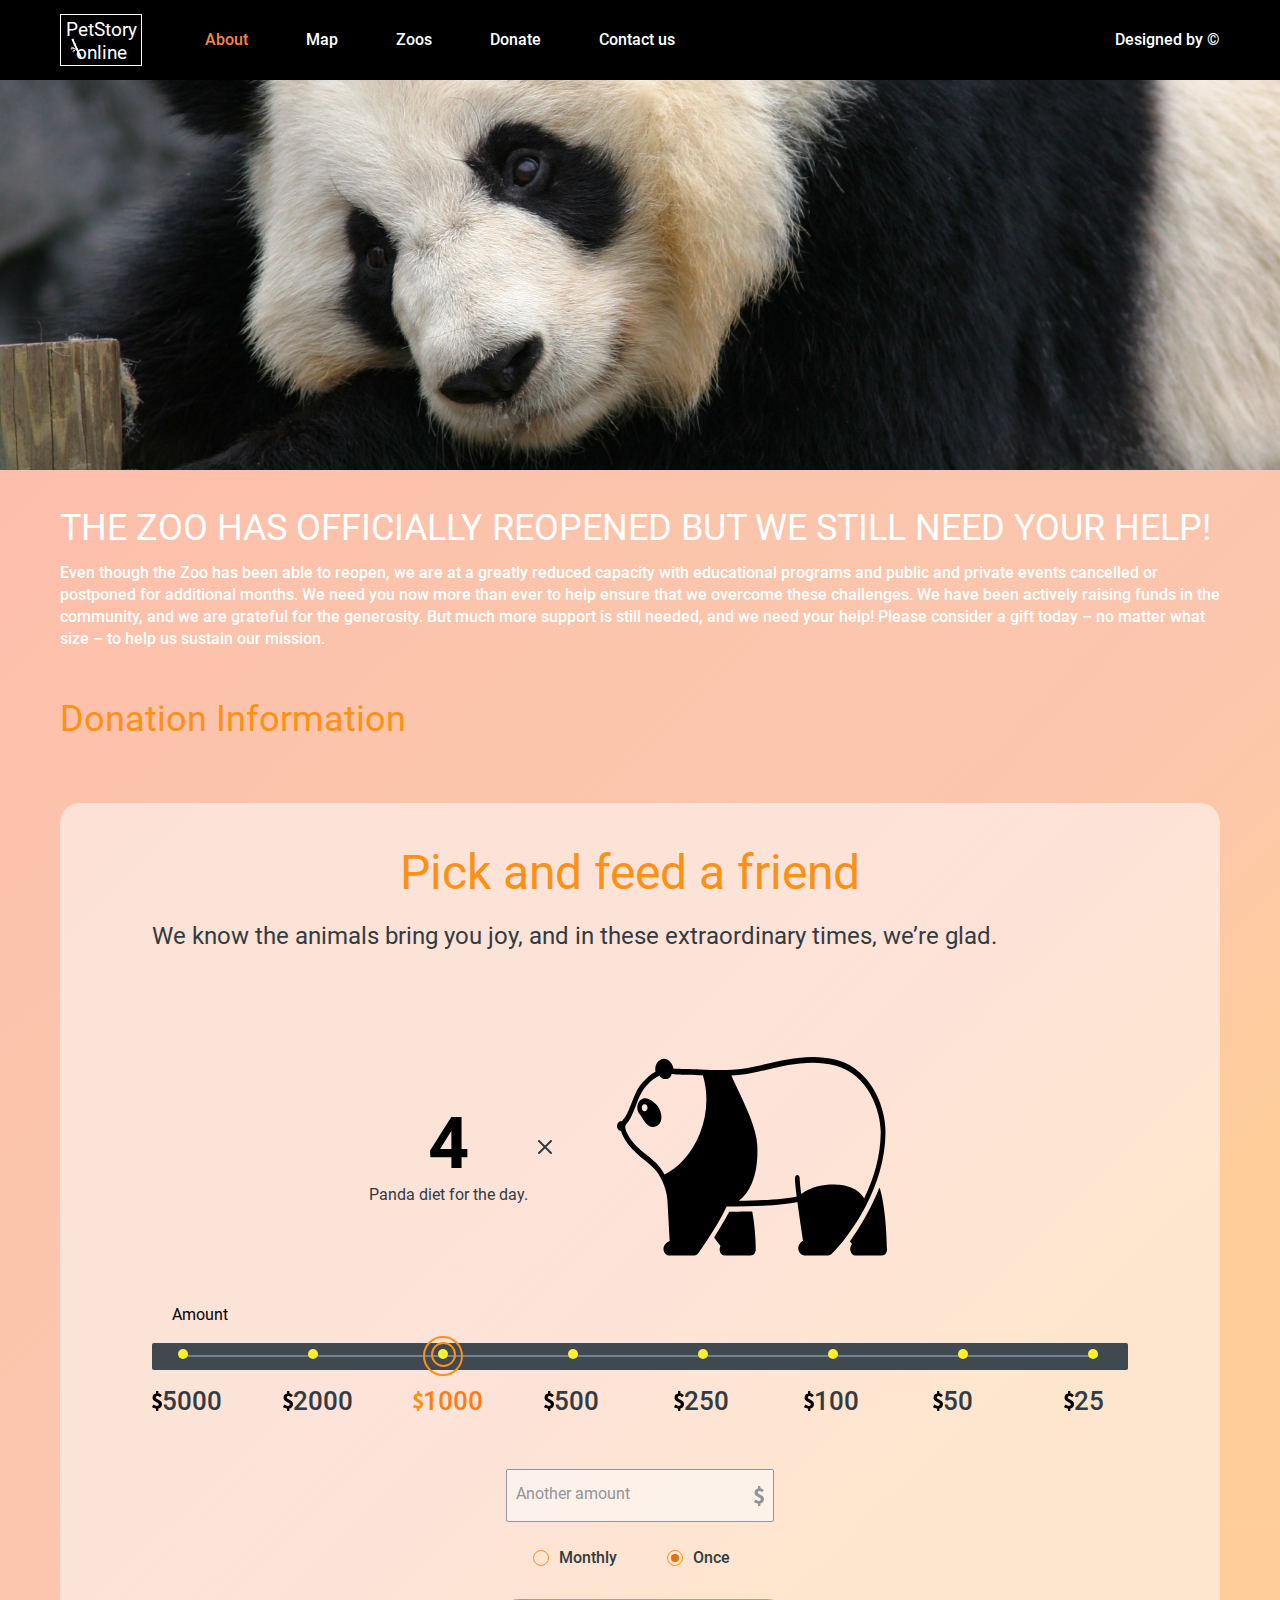
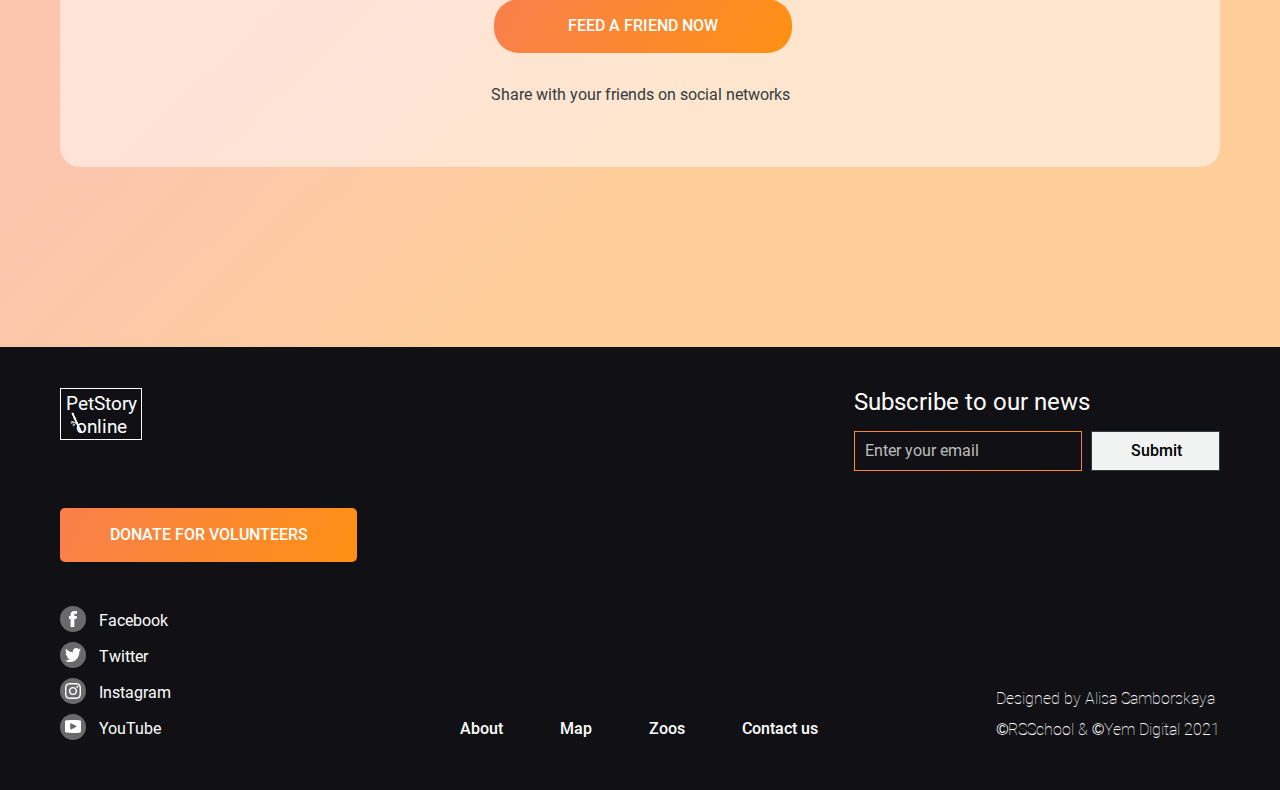
==== commit 1e6da038: "refactor: change media on donation page" ====
--- a/donate.html
+++ b/donate.html
@@ -101,10 +101,10 @@
                     <div class="progress-rollers">
                       <span class="progress-roller"></span
                       ><span
-                        class="progress-roller progress-roller--active"
+                        class="progress-roller progress-roller--active-sm"
                       ></span
                       ><span
-                        class="progress-roller progress-roller--active-sm"
+                        class="progress-roller progress-roller--active"
                       ></span>
                       <span class="progress-roller"></span>
                       <span class="progress-roller"></span
--- a/src/scss/main.css
+++ b/src/scss/main.css
@@ -1045,6 +1045,12 @@
   background-position: bottom;
   background-repeat: no-repeat;
   min-height: 700px;
+  background-size: cover;
+}
+@media (min-width: 1600px) {
+  .hero {
+    background-position: center;
+  }
 }
 @media (max-width: 1200px) {
   .hero {
@@ -1635,6 +1641,12 @@
     left: 223px;
   }
 }
+@media (min-width: 550px) and (max-width: 631px) {
+  .arrow-prev {
+    top: 285px;
+    left: 180px;
+  }
+}
 
 .arrow-next {
   top: 402px;
@@ -1650,6 +1662,12 @@
   .arrow-next {
     top: 343px;
     right: 224px;
+  }
+}
+@media (min-width: 550px) and (max-width: 631px) {
+  .arrow-next {
+    top: 285px;
+    right: 180px;
   }
 }
 
@@ -3056,9 +3074,22 @@
   border: 2px solid #fe9013;
   border-radius: 50%;
 }
-@media (max-width: 971px) {
+@media (max-width: 1200px) {
   .progress-roller--active:after {
     display: none;
+  }
+}
+@media (max-width: 971px) {
+  .progress-roller--active:after {
+    display: block;
+  }
+}
+@media (max-width: 551px) {
+  .progress-roller--active:after {
+    width: 12px;
+    height: 12px;
+    top: -3.2px;
+    left: -3.2px;
   }
 }
 .progress-roller--active::before {
@@ -3072,51 +3103,64 @@
   border: 2px solid #fe9013;
   border-radius: 50%;
 }
-@media (max-width: 971px) {
+@media (max-width: 1200px) {
   .progress-roller--active::before {
     display: none;
   }
 }
 @media (max-width: 971px) {
-  .progress-roller--active-sm:after {
-    content: "";
-    position: absolute;
-    top: -7px;
-    left: -7.1px;
-    width: 25px;
-    height: 25px;
-    background: transparent;
-    border: 2px solid #fe9013;
-    border-radius: 50%;
-  }
-}
-@media (max-width: 971px) and (max-width: 551px) {
-  .progress-roller--active-sm:after {
-    width: 12px;
-    height: 12px;
-    top: -3.2px;
-    left: -3.2px;
-  }
-}
-@media (max-width: 971px) {
-  .progress-roller--active-sm::before {
-    content: "";
-    position: absolute;
-    bottom: -16.5px;
-    left: -15px;
-    width: 40px;
-    height: 40px;
-    background: transparent;
-    border: 2px solid #fe9013;
-    border-radius: 50%;
-  }
-}
-@media (max-width: 971px) and (max-width: 551px) {
-  .progress-roller--active-sm::before {
+  .progress-roller--active::before {
+    display: block;
+  }
+}
+@media (max-width: 551px) {
+  .progress-roller--active::before {
     width: 20px;
     height: 20px;
     bottom: -7.5px;
     left: -7.5px;
+  }
+}
+.progress-roller--active-sm:after {
+  content: "";
+  position: absolute;
+  top: -7px;
+  left: -7.1px;
+  width: 25px;
+  height: 25px;
+  background: transparent;
+  border: 2px solid #fe9013;
+  border-radius: 50%;
+}
+@media (max-width: 971px) {
+  .progress-roller--active-sm:after {
+    display: none;
+  }
+}
+@media (min-width: 1201px) {
+  .progress-roller--active-sm:after {
+    display: none;
+  }
+}
+.progress-roller--active-sm::before {
+  content: "";
+  position: absolute;
+  bottom: -16.5px;
+  left: -15px;
+  width: 40px;
+  height: 40px;
+  background: transparent;
+  border: 2px solid #fe9013;
+  border-radius: 50%;
+}
+@media (max-width: 971px) {
+  .progress-roller--active-sm::before {
+    display: none;
+  }
+}
+@media (min-width: 1201px) {
+  .progress-roller--active-sm::before {
+    display: none;
   }
 }
 
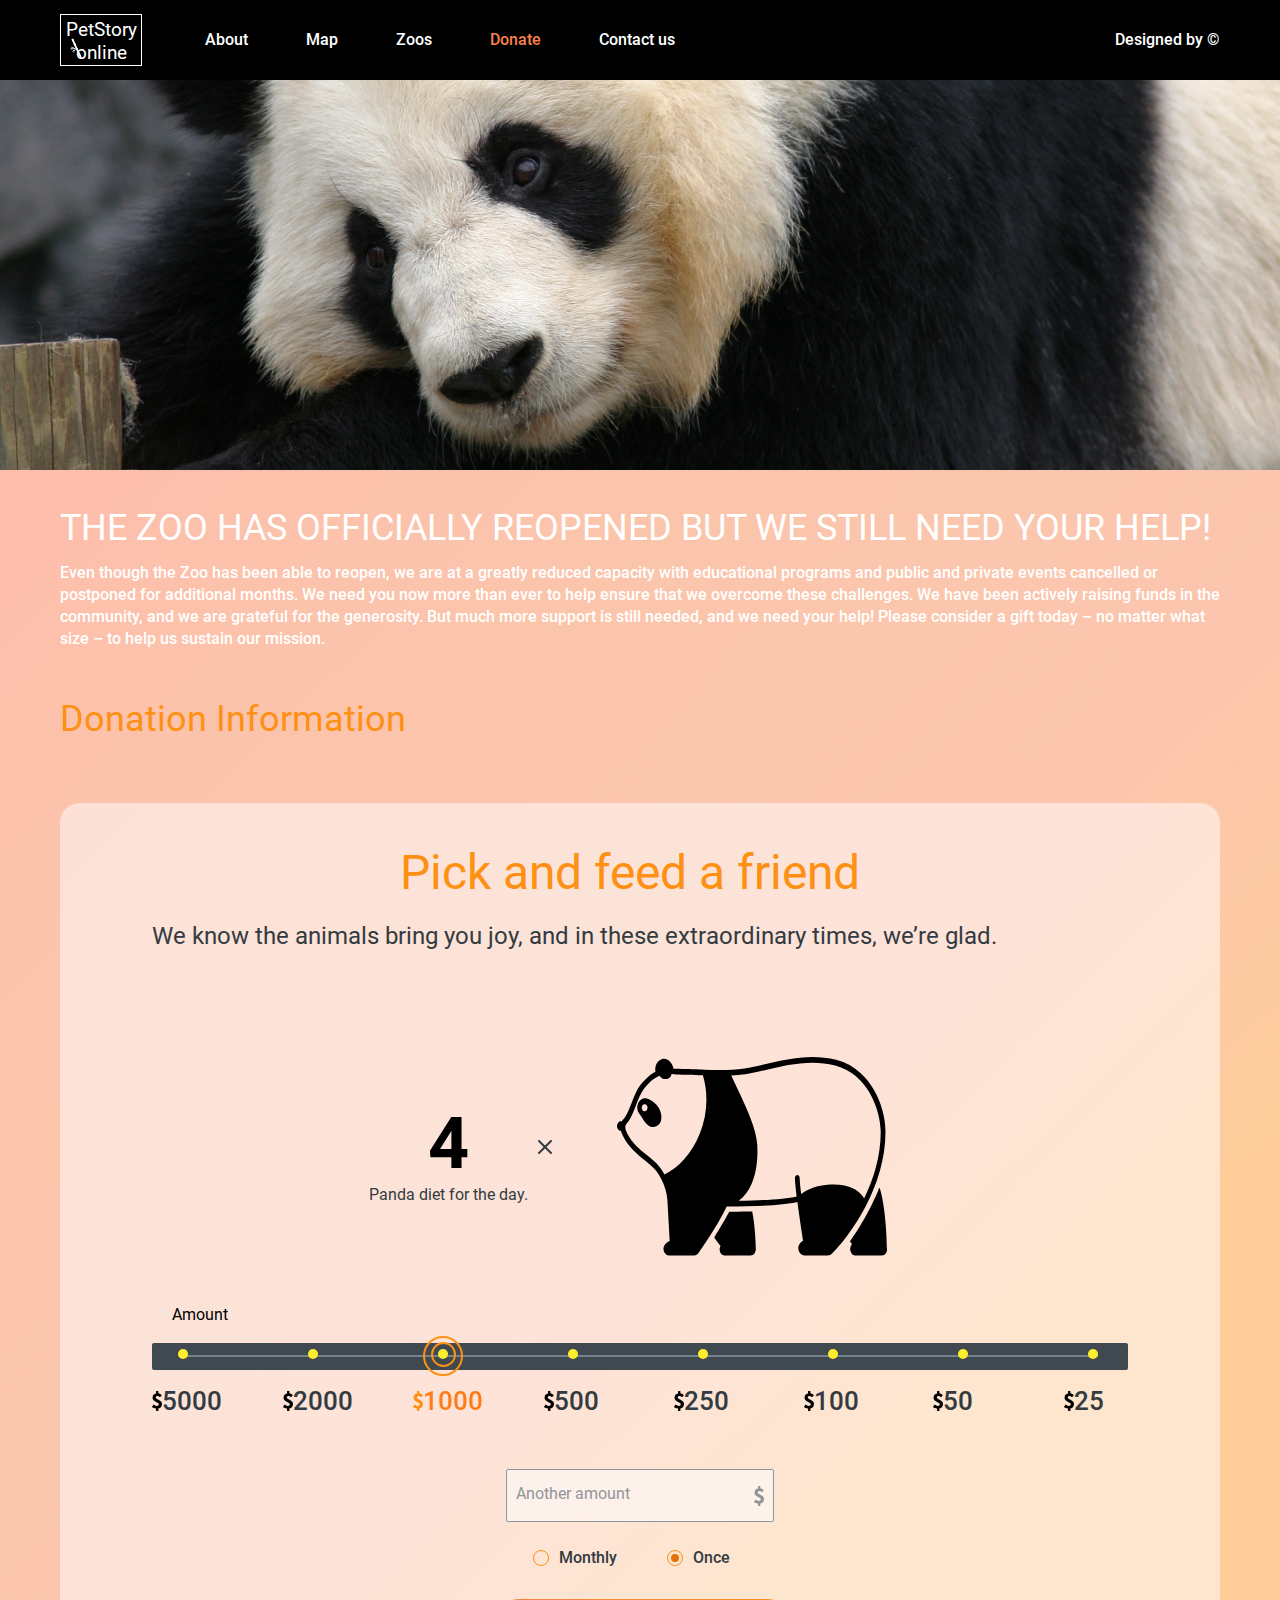
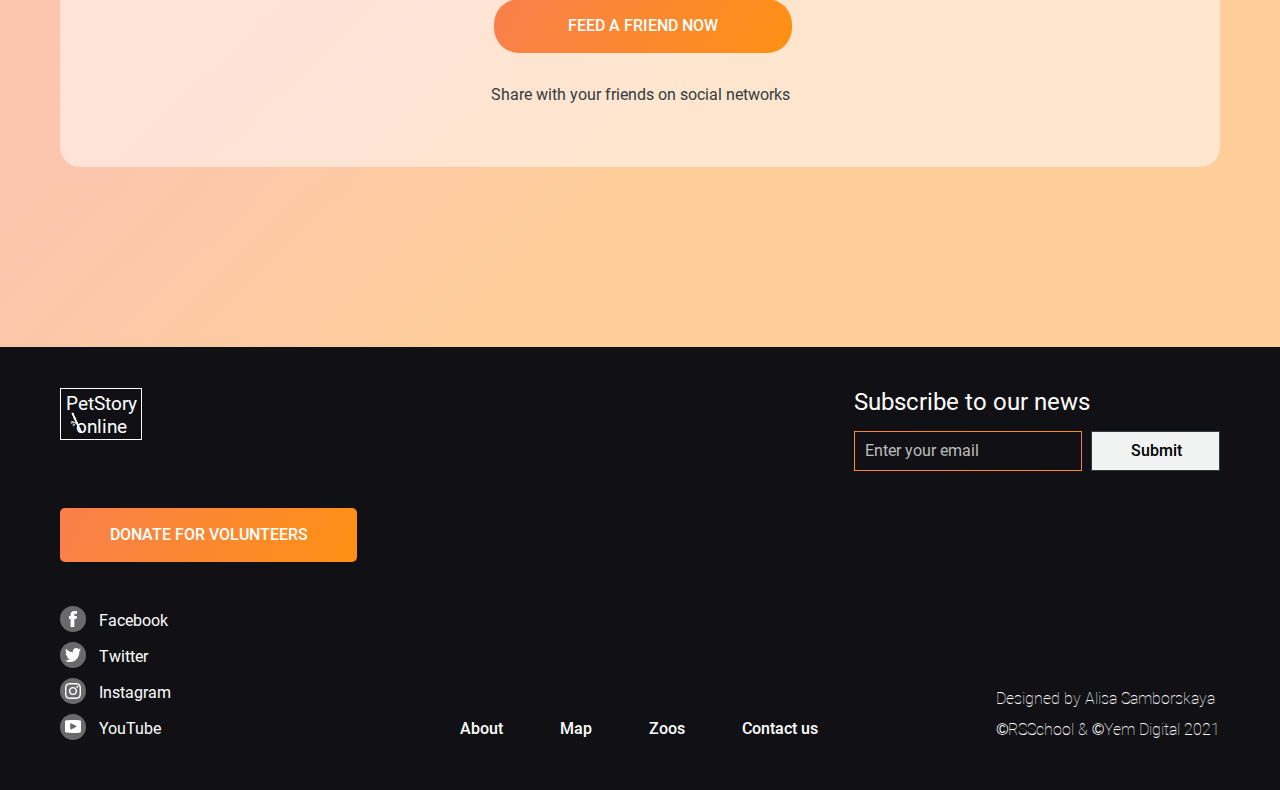
==== commit 3e03a230: "refactor: change donate section" ====
--- a/donate.html
+++ b/donate.html
@@ -19,7 +19,7 @@
         <nav class="navigation header__nav">
           <ul class="list header__list">
             <li class="list__item">
-              <a href="#" class="list__link list__link--active">About</a>
+              <a href="index.html" class="list__link">About</a>
             </li>
             <li class="list__item">
               <a href="#" class="list__link">Map</a>
@@ -28,7 +28,9 @@
               <a href="#" class="list__link">Zoos</a>
             </li>
             <li class="list__item">
-              <a href="donate.html" class="list__link">Donate</a>
+              <a href="donate.html" class="list__link list__link--active"
+                >Donate</a
+              >
             </li>
             <li class="list__item">
               <a href="#contacts" class="list__link">Contact us</a>
--- a/src/scss/main.css
+++ b/src/scss/main.css
@@ -596,7 +596,7 @@
     max-width: 630px;
   }
 }
-@media (max-width: 320px) {
+@media (max-width: 551px) {
   .container {
     max-width: 320px;
     padding-inline: 1rem;
@@ -1057,6 +1057,7 @@
     background: url("../images/bg/bg-sm-desktop.jpg");
     background-repeat: no-repeat;
     background-position: bottom;
+    background-repeat: no-repeat;
     background-size: cover;
     min-height: 504px;
   }
@@ -1065,10 +1066,12 @@
   .hero {
     min-height: 339px;
     padding: 0 0 8.5rem;
+    background-repeat: no-repeat;
   }
 }
 @media (max-width: 551px) {
   .hero {
+    margin: 3.3rem 0 0;
     min-height: 187px;
     background: url("../images/bg/bg-mb.jpg");
     background-repeat: no-repeat;
@@ -1076,6 +1079,13 @@
     background-size: cover;
   }
 }
+@media (max-width: 551px) and (max-width: 320px) {
+  .hero {
+    background-size: contain;
+    background-position: center top;
+    padding-top: 2.2rem;
+  }
+}
 
 .hero__container {
   position: relative;
@@ -1111,7 +1121,7 @@
 }
 @media (max-width: 551px) {
   .hero__content {
-    padding: 4.2rem 0 0 0;
+    padding: 2rem 0.1rem 0 0;
   }
 }
 
@@ -1144,8 +1154,8 @@
   .hero__cicle {
     width: 119.09px;
     height: 119.09px;
-    top: 21px;
-    right: 38.5px;
+    top: 0;
+    right: 38px;
   }
 }
 
@@ -1176,6 +1186,8 @@
 }
 @media (max-width: 551px) {
   .hero__title {
+    max-width: 146px;
+    padding-left: 1.7rem;
     font-size: 2.8rem;
     line-height: 2.1rem;
     font-weight: 700;
@@ -1223,7 +1235,7 @@
 }
 @media (max-width: 551px) {
   .backstage {
-    padding: 10.7rem 0 1.1rem;
+    padding: 6rem 0 1.1rem;
   }
 }
 
@@ -1285,7 +1297,7 @@
   .backstage__position-img {
     width: 34px;
     height: 400px;
-    top: 40px;
+    top: -6px;
     right: 0;
     background: url("../images/flowers/mobile/flower.png");
     background-repeat: no-repeat;
@@ -1540,6 +1552,21 @@
   border-radius: 0;
   transform: translateY(-50px);
 }
+@media (max-width: 1200px) {
+  .pet-card:hover .pet-card__content {
+    transform: translateY(-40px);
+  }
+}
+@media (max-width: 971px) {
+  .pet-card:hover .pet-card__content {
+    transform: translateY(-30px);
+  }
+}
+@media (max-width: 551px) {
+  .pet-card:hover .pet-card__content {
+    transform: translateY(-20px);
+  }
+}
 .pet-card:hover .pet-card--opacity {
   opacity: 1;
 }
@@ -1813,6 +1840,11 @@
     max-width: 640px;
     width: 100%;
     padding: 0 0 6rem;
+  }
+}
+@media (max-width: 551px) {
+  .pick-and-feed__content {
+    padding: 0 0 4rem;
   }
 }
 
@@ -2201,9 +2233,9 @@
     padding: 3rem 0 4rem;
   }
 }
-@media (max-width: 320px) {
+@media (max-width: 551px) {
   .testimonial__inner {
-    padding: 2.4rem 0 3.4rem;
+    padding: 2.4rem 0 3.3rem;
   }
 }
 @media (max-width: 1200px) {
@@ -2246,7 +2278,7 @@
 }
 @media (max-width: 551px) {
   .testimonial {
-    padding: 6.1px 2.3rem 0.6rem 1.2rem;
+    padding: 0.51rem 2.3rem 0.9rem 1.2rem;
   }
 }
 @media (max-width: 1200px) {
@@ -2376,9 +2408,9 @@
     padding: 1.2rem 0;
   }
 }
-@media (max-width: 320px) {
+@media (max-width: 551px) {
   .footer {
-    padding: 2rem 0 3rem;
+    padding: 2rem 0 2rem;
   }
 }
 
@@ -2572,7 +2604,7 @@
     padding-right: 0.2rem;
   }
 }
-@media (max-width: 320px) {
+@media (max-width: 551px) {
   .footer__copyright {
     margin: 0 0 3rem 0;
     font-size: 1.5rem;
@@ -2666,6 +2698,7 @@
 @media (max-width: 551px) {
   .donate__hero {
     min-height: 221px;
+    margin: 0;
     background: url("../images/bg/donation/mobile/panda.jpg");
     background-repeat: no-repeat;
     background-position: bottom;
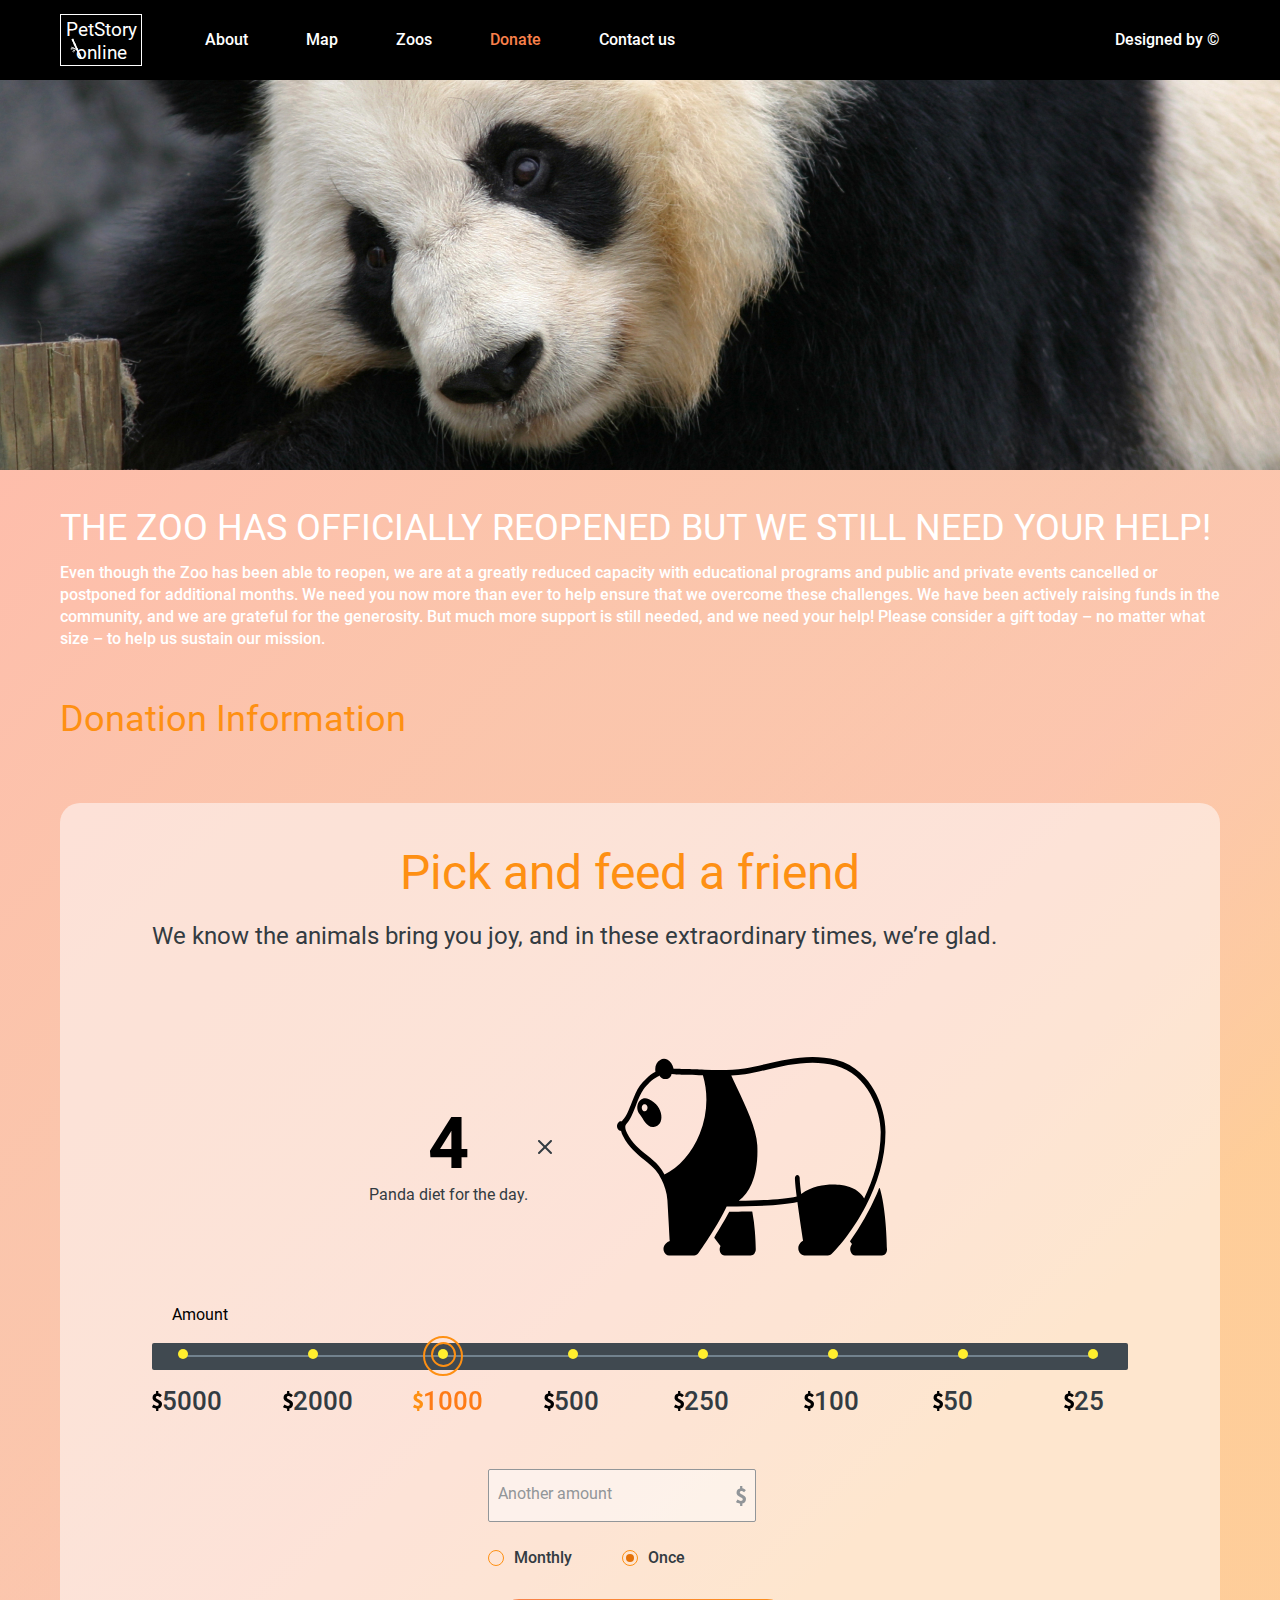
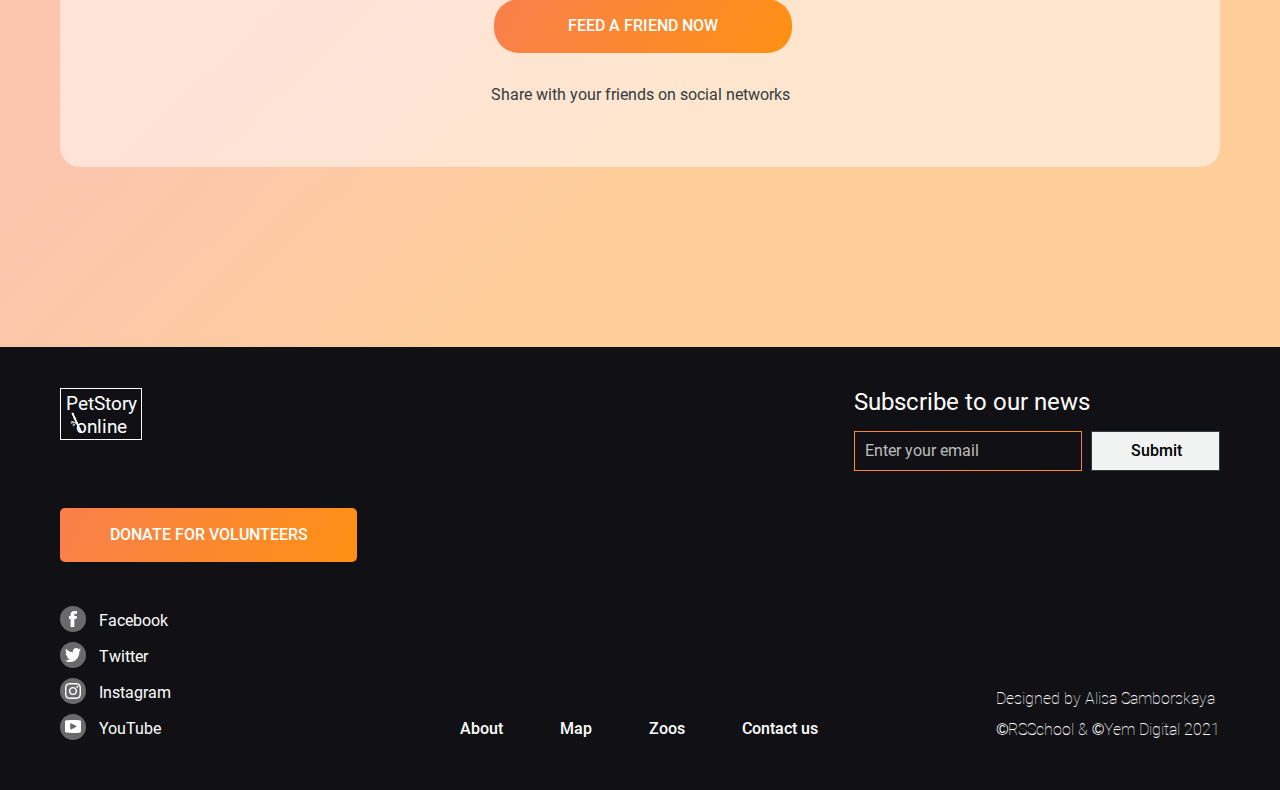
==== commit 63c2824e: "add burger menu" ====
--- a/donate.html
+++ b/donate.html
@@ -9,6 +9,7 @@
     <title>Donate</title>
   </head>
   <body>
+    <div id="overlay-screen"></div>
     <header class="header">
       <div class="container header__container">
         <a href="index.html" class="logo header__logo">
@@ -18,6 +19,10 @@
         <!-- logo -->
         <nav class="navigation header__nav">
           <ul class="list header__list">
+            <a href="index.html" class="burger__logo">
+              <span class="icon icon--logo"></span>
+              <h1 class="logo__title">PetStory online</h1>
+            </a>
             <li class="list__item">
               <a href="index.html" class="list__link">About</a>
             </li>
@@ -34,6 +39,14 @@
             </li>
             <li class="list__item">
               <a href="#contacts" class="list__link">Contact us</a>
+            </li>
+            <li class="list__item list__item--burger">
+              <a
+                class="list__link"
+                href="https://www.figma.com/file/jfEFwkXVj1WRq7sUHDr8os/PetStory-online"
+                target="_blank"
+                >Designed by ©</a
+              >
             </li>
           </ul>
         </nav>
@@ -48,9 +61,9 @@
         </div>
         <!-- close header__copyright-auther -->
         <div class="burger">
-          <span class="burger__line"></span>
-          <span class="burger__line"></span>
-          <span class="burger__line"></span>
+          <span class="burger__line line1"></span>
+          <span class="burger__line line2"></span>
+          <span class="burger__line line3"></span>
         </div>
         <!-- close burger -->
       </div>
@@ -131,32 +144,35 @@
                 </div>
                 <!-- prices -->
                 <div class="another-amount__wrapper">
-                  <div class="amount__block">
-                    <input
-                      class="another-amount"
-                      type="number"
-                      placeholder="Another amount"
-                      max="99999"
-                      required
-                    />
-                    <span class="icon icon--price amount__icon"></span>
-                  </div>
-                  <div class="another-amount__controls">
-                    <label class="another-amount__control">
-                      <input id="once" type="radio" name="radio" />
-                      Monthly
-                    </label>
-                    <label class="another-amount__control">
-                      <input id="once" type="radio" name="radio" checked />
-                      Once
-                    </label>
-                  </div>
-                  <!-- close another-amount__content -->
-                  <div class="donation-pick-and-feed__button">
-                    <a class="button button--main" href="#"
-                      >Feed a friend now</a
-                    >
-                  </div>
+                  <form action="#">
+                    <div class="amount__block">
+                      <input
+                        class="another-amount"
+                        type="number"
+                        placeholder="Another amount"
+                        max="9999"
+                        required
+                        valid
+                      />
+                      <span class="icon icon--price amount__icon"></span>
+                    </div>
+                    <div class="another-amount__controls">
+                      <label class="another-amount__control">
+                        <input id="once" type="radio" name="radio" />
+                        Monthly
+                      </label>
+                      <label class="another-amount__control">
+                        <input id="once" type="radio" name="radio" checked />
+                        Once
+                      </label>
+                    </div>
+                    <!-- close another-amount__content -->
+                    <div class="donation-pick-and-feed__button">
+                      <a class="button button--main" href="#"
+                        >Feed a friend now</a
+                      >
+                    </div>
+                  </form>
                   <!-- pick-and-feed__button" -->
                   <p class="donate__message">
                     Share with your friends on social networks
--- a/src/scss/main.css
+++ b/src/scss/main.css
@@ -47,9 +47,6 @@
   align-items: center;
 }
 
-/* %font-add {
-  font-family: $font-family-second;
-} */
 .header-copyright, .list__link {
   color: #ffffff;
 }
@@ -90,7 +87,7 @@
   transition: ease-in-out 0.5s;
 }
 
-.progress-roller, .arrow__button, .pet-card, .subscribe__form input[type=submit], .scroll__line--progress, .copyright, .icon, .logo, .button {
+.progress-roller, .arrow__button, .pet-card, .subscribe__form input[type=submit], .scroll__line--progress, .copyright, .burger, .icon, .logo, .button {
   cursor: pointer;
 }
 
@@ -414,7 +411,13 @@
   font-family: "Roboto", sans-serif;
   color: #333b41;
   background: #ffffff;
-  overflow: hidden;
+  overflow-x: hidden;
+}
+
+.boody-hidden {
+  height: 100vh;
+  overflow-y: hidden;
+  min-height: auto;
 }
 
 /*Basic styles*/
@@ -837,8 +840,19 @@
 }
 @media (max-width: 971px) {
   .header__nav {
-    display: none;
-  }
+    position: absolute;
+    top: 0;
+    right: -1000px;
+    z-index: 100;
+    width: 100%;
+    min-height: 329px;
+    margin-right: 0;
+    background: #ffffff;
+    transition: ease-in-out 2s;
+  }
+}
+.header__nav.open-menu {
+  right: 0;
 }
 .header__nav .list__item:not(:last-child) {
   margin: 0 5.8rem 0 0;
@@ -849,23 +863,80 @@
   }
 }
 
+@media (max-width: 971px) {
+  .list {
+    position: relative;
+    flex-direction: column;
+    justify-content: start;
+    padding-left: 4rem;
+    gap: 1.5rem;
+    padding: 1rem 0 4rem 1rem;
+  }
+}
+
+@media (max-width: 971px) {
+  .list__link {
+    position: relative;
+    width: fit-content;
+    font-size: 1.6rem;
+    line-height: 2.3rem;
+    font-weight: 400;
+    font-style: normal;
+    color: #333b41;
+  }
+  .list__link:hover::before {
+    transition: ease-in-out 2s;
+    opacity: 1;
+  }
+  .list__link::before {
+    content: "";
+    position: absolute;
+    bottom: -5px;
+    width: 100%;
+    height: 3px;
+    background: #fe9013;
+    opacity: 0;
+  }
+}
 .list__link--active {
   color: #f9804b;
   pointer-events: none;
 }
+@media (max-width: 971px) {
+  .list__link--active {
+    color: #333b41;
+  }
+}
 
 .header__list {
   margin: 0 0 0 6.3rem;
+}
+@media (max-width: 971px) {
+  .header__list {
+    margin: 0;
+  }
 }
 
 .burger {
   display: none;
   gap: 0.2rem;
+  z-index: 100;
 }
 @media (max-width: 971px) {
   .burger {
     display: flex;
   }
+}
+.burger.open-menu .line1 {
+  transform: rotate(-45deg) translate(4px, -1px);
+  background: #000000;
+}
+.burger.open-menu .line2 {
+  opacity: 0;
+}
+.burger.open-menu .line3 {
+  transform: rotate(45deg) translate(-6px, -11px);
+  background: #000000;
 }
 
 .burger__line {
@@ -873,6 +944,42 @@
   height: 2px;
   background: #ffffff;
   border-radius: 0.2rem;
+  z-index: 150;
+}
+
+.list__item--burger {
+  display: none;
+}
+@media (max-width: 971px) {
+  .list__item--burger {
+    display: block;
+  }
+}
+
+.burger__logo {
+  position: relative;
+  display: none;
+  width: 65.6px;
+  height: 41.6px;
+  border: 0.950725px solid #fe9013;
+  border-radius: 0.2rem;
+}
+.burger__logo--show {
+  display: block;
+}
+.burger__logo .icon--logo {
+  bottom: 6.8px;
+  left: 7.7px;
+  width: 12px;
+  height: 17px;
+  filter: brightness(0) saturate(100%) invert(74%) sepia(57%) saturate(4179%) hue-rotate(349deg) brightness(100%) contrast(102%);
+}
+.burger__logo .logo__title {
+  font-size: 1.521rem;
+  line-height: 1.8rem;
+  font-weight: 400;
+  font-style: normal;
+  color: #fe9013;
 }
 
 .position__img {
@@ -892,6 +999,19 @@
   .hide-for-sm-desktop {
     display: none;
   }
+}
+
+.show-overlay {
+  position: fixed;
+  left: 0;
+  right: 0;
+  top: 0;
+  bottom: 0;
+  z-index: 1;
+  width: 100%;
+  min-height: 100%;
+  background: rgba(41, 41, 41, 0.8);
+  overflow: auto;
 }
 
 .copyright {
@@ -1038,6 +1158,13 @@
     max-width: 46.86px;
     border: none;
   }
+}
+.header__logo--hide {
+  opacity: 0;
+  -webkit-transition-delay: 2s;
+  transition-delay: 2s;
+  -webkit-transition-duration: 2s;
+  transition-duration: 2s;
 }
 
 .hero {
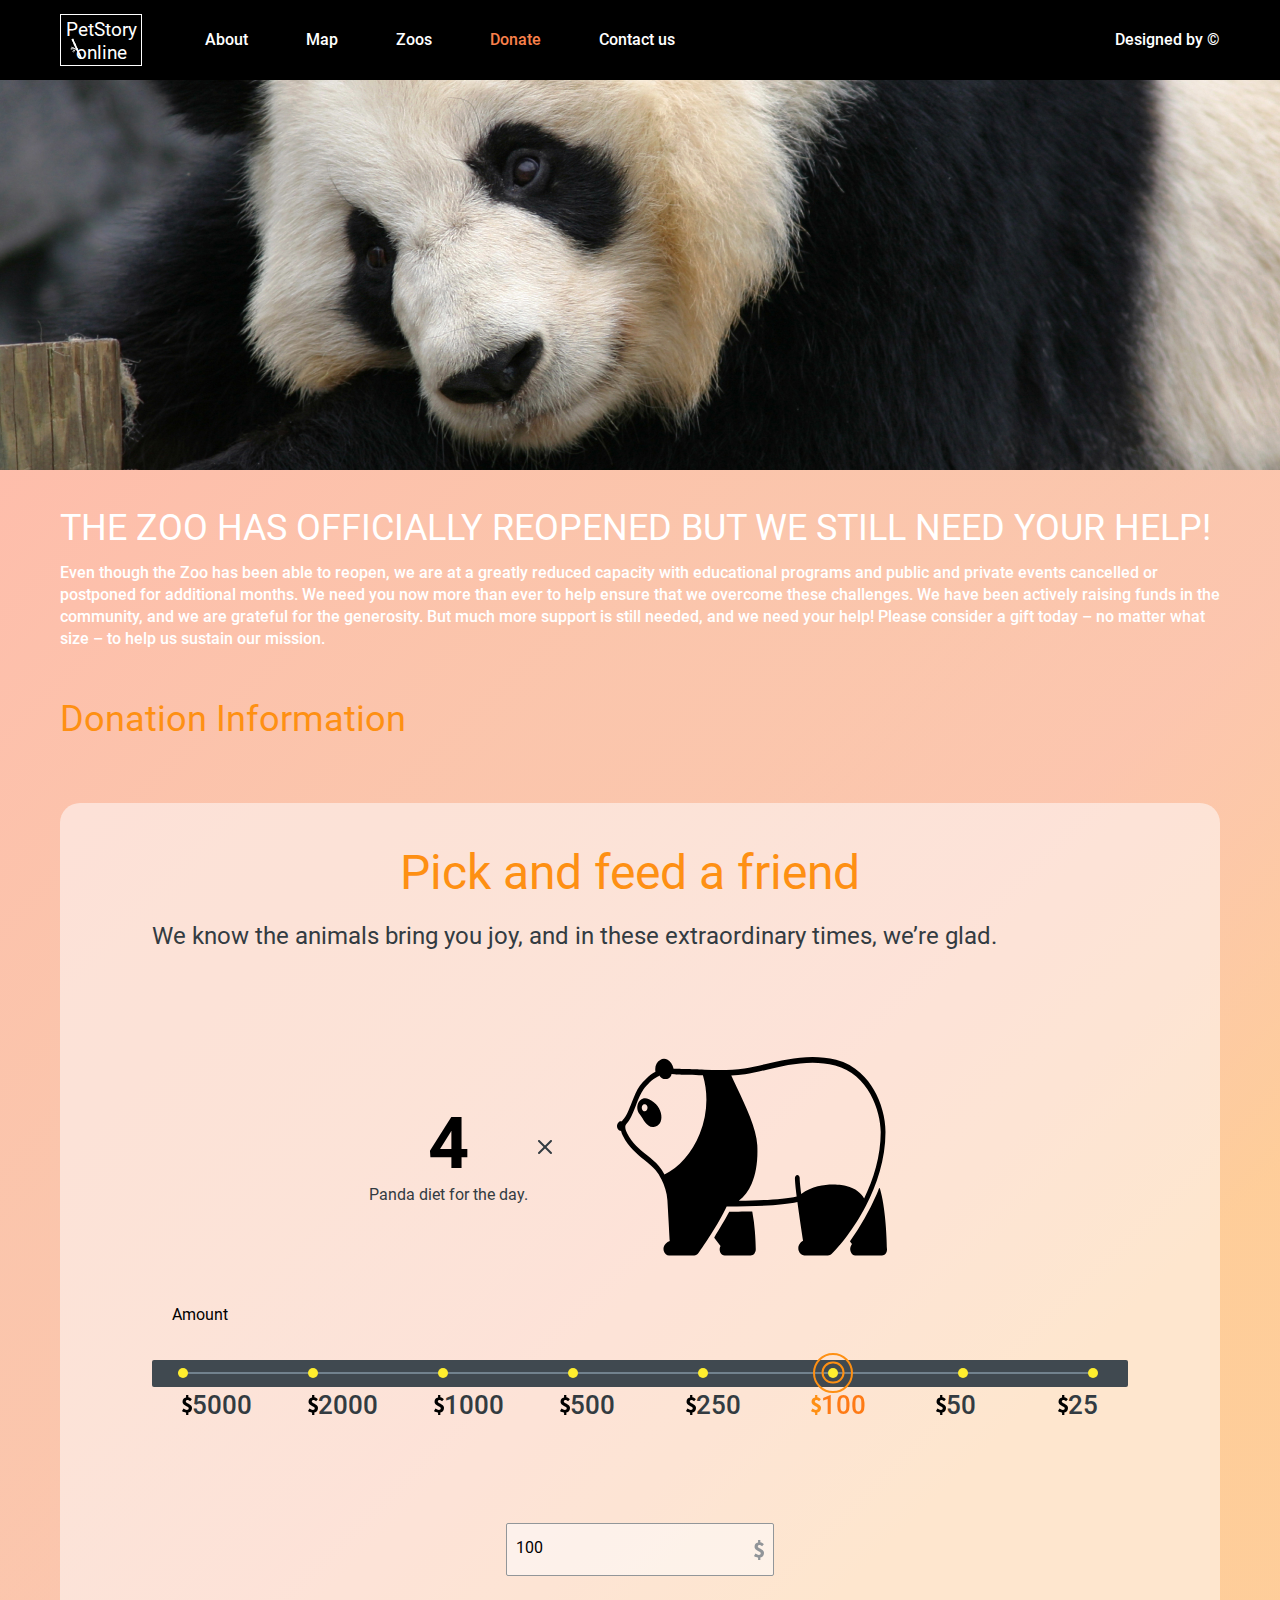
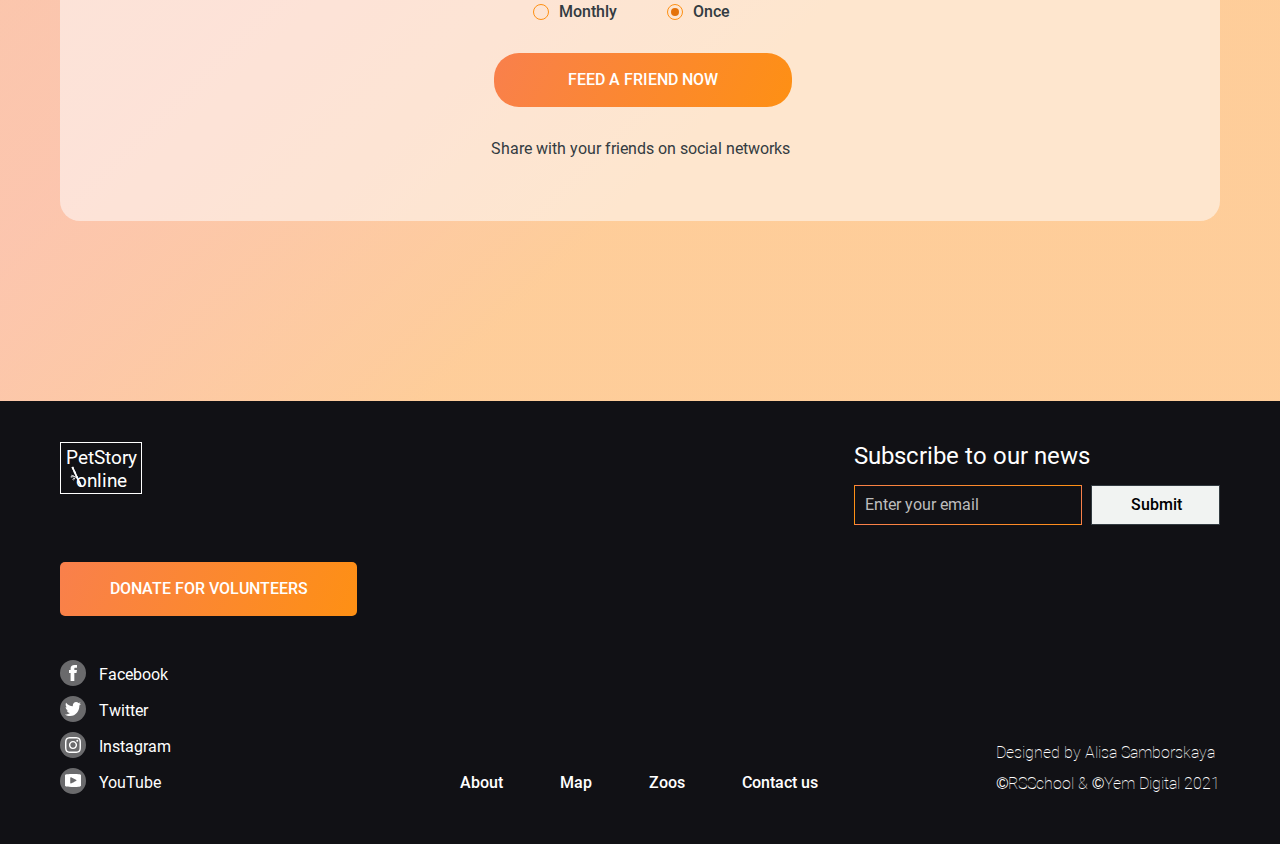
==== commit c72e4fe6: "feat: add dontate range slider" ====
--- a/donate.html
+++ b/donate.html
@@ -111,46 +111,95 @@
               </div>
               <div class="amount">
                 <h5 class="amount__title">Amount</h5>
-                <div class="progress-bar dontaion__progress-bar">
-                  <div class="progress-line">
-                    <div class="progress-rollers">
-                      <span class="progress-roller"></span
-                      ><span
-                        class="progress-roller progress-roller--active-sm"
-                      ></span
-                      ><span
-                        class="progress-roller progress-roller--active"
-                      ></span>
-                      <span class="progress-roller"></span>
-                      <span class="progress-roller"></span
-                      ><span class="progress-roller"></span
-                      ><span class="progress-roller"></span
-                      ><span class="progress-roller"></span>
+                <div class="amount-progress donation__amount-progress">
+                  <div class="progress__bar">
+                    <div class="rollers">
+                      <input
+                        id="5000"
+                        class="roller"
+                        type="radio"
+                        name="amount"
+                        value="5000"
+                      />
+                      <input
+                        id="2000"
+                        class="roller"
+                        type="radio"
+                        name="amount"
+                        value="2000"
+                      />
+                      <input
+                        id="1000"
+                        class="roller"
+                        type="radio"
+                        name="amount"
+                        value="1000"
+                      />
+                      <input
+                        id="500"
+                        class="roller"
+                        type="radio"
+                        name="amount"
+                        value="500"
+                      />
+                      <input
+                        id="250"
+                        class="roller"
+                        type="radio"
+                        name="amount"
+                        value="250"
+                      />
+                      <input
+                        id="100"
+                        class="roller"
+                        type="radio"
+                        name="amount"
+                        checked
+                        value="100"
+                      />
+                      <input
+                        id="50"
+                        class="roller"
+                        type="radio"
+                        name="amount"
+                        value="50"
+                      />
+                      <input
+                        id="25"
+                        class="roller"
+                        type="radio"
+                        name="amount"
+                        value="25"
+                      />
                     </div>
-                    <!-- progress-rollers -->
+                    <!-- close progress-rollers -->
                   </div>
-                  <!-- close progress-rollers -->
+                  <!-- close progress__bar -->
+                  <div class="progress__prices">
+                    <label for="5000" class="price" value="5000"> 5000</label>
+                    <label for="2000" class="price" value="2000"> 2000</label>
+                    <label for="1000" class="price" value="1000"> 1000</label>
+                    <label for="500" class="price" value="500"> 500</label>
+                    <label for="250" class="price" value="250"> 250</label>
+                    <label for="100" class="price price--active" value="100">
+                      100</label
+                    >
+                    <label for="50" class="price" value="50"> 50</label>
+                    <label for="25" class="price" value="25">25</label>
+                    <!-- close price -->
+                  </div>
+                  <!-- close progress__prices"-->
                 </div>
-                <div class="prices">
-                  <span class="price"> 5000</span>
-                  <span class="price"> 2000</span>
-                  <span class="price price--active">1000</span>
-                  <span class="price"> 500</span>
-                  <span class="price"> 250</span>
-                  <span class="price price--active-sm"> 100</span>
-                  <span class="price"> 50</span>
-                  <span class="price">25</span>
-                  <!-- close price -->
-                </div>
-                <!-- prices -->
+                <!-- amount-progress -->
                 <div class="another-amount__wrapper">
-                  <form action="#">
+                  <form class="another-amount__form" action="#">
                     <div class="amount__block">
                       <input
                         class="another-amount"
                         type="number"
                         placeholder="Another amount"
                         max="9999"
+                        value="100"
                         required
                         valid
                       />
@@ -158,11 +207,22 @@
                     </div>
                     <div class="another-amount__controls">
                       <label class="another-amount__control">
-                        <input id="once" type="radio" name="radio" />
+                        <input
+                          id="once"
+                          class="another-amount__input"
+                          type="radio"
+                          name="radio"
+                        />
                         Monthly
                       </label>
                       <label class="another-amount__control">
-                        <input id="once" type="radio" name="radio" checked />
+                        <input
+                          id="once"
+                          class="another-amount__input"
+                          type="radio"
+                          name="radio"
+                          checked
+                        />
                         Once
                       </label>
                     </div>
@@ -182,7 +242,6 @@
               </div>
               <!-- close donate__info -->
             </div>
-            <!-- close donat-pick-and-feed__inner -->
             <!-- close pick-and-feed__content"-->
           </div>
         </div>
@@ -300,5 +359,5 @@
       <!-- container -->
     </footer>
   </body>
-  <script type="module" src="src/index.js"></script>
+  <script type="module" src="src/donate.js"></script>
 </html>
--- a/src/scss/main.css
+++ b/src/scss/main.css
@@ -15,7 +15,7 @@
   overflow: hidden;
 }
 
-.another-amount__wrapper, input[type=radio], .another-amount__control, .another-amount__controls, .prices, .progress-bar, .amount-of-days, .donate__info, .social__link, .social, .user__content, .testimonial-sm-desktop .user__content, .testimonial__content, .testimonial, .testimonial__inner, .testimonials__container, .how-it-works__card-icon-block, .how-it-works__card, .how-it-works__cards, .pick-and-feed__content, .pet-card__description, .pet-card__content, .pet-cards, .hero__container, .header__container, .scroll, .list, .icon-round, .logo, body {
+.another-amount__wrapper, .another-amount__input, .another-amount__control, .another-amount__controls, .progress__prices, .rollers, .progress__bar, .amount-of-days, .donate__info, .social__link, .social, .user__content, .testimonial-sm-desktop .user__content, .testimonial__content, .testimonial, .testimonial__wrapper, .testimonials__container, .how-it-works__card-icon-block, .how-it-works__card, .how-it-works__cards, .pick-and-feed__content, .pet-card__description, .pet-card__content, .pet-cards, .hero__container, .header__container, .modal, .modal__overlay, .scroll, .list, .icon-round, .logo, body {
   display: flex;
 }
 
@@ -27,7 +27,7 @@
   flex-wrap: wrap;
 }
 
-.another-amount__wrapper, .amount-of-days, .social, .testimonial__content, .testimonial, .testimonials__container, .how-it-works__card-icon-block, .how-it-works__card, .pick-and-feed__content, .pet-card__description, .hero__container, .burger, .logo, body {
+.another-amount__wrapper, .amount-of-days, .social, .testimonial__content, .testimonial, .testimonials__container, .how-it-works__card-icon-block, .how-it-works__card, .pick-and-feed__content, .pet-card__description, .hero__container, .modal, .burger, .logo, body {
   flex-direction: column;
 }
 
@@ -35,15 +35,15 @@
   align-self: flex-end;
 }
 
-.prices, .how-it-works__cards, .pet-card__content, .header__container, body {
+.rollers, .how-it-works__cards, .pet-card__content, .header__container, body {
   justify-content: space-between;
 }
 
-input[type=radio], .progress-bar, .donate__info, .how-it-works__card-icon-block, .pick-and-feed__content, .arrow__button, .icon-round, .logo {
+.another-amount__input, .donate__info, .how-it-works__card-icon-block, .pick-and-feed__content, .arrow__button, .modal, .modal__overlay, .icon-round, .logo {
   justify-content: center;
 }
 
-.another-amount__wrapper, input[type=radio], .another-amount__control, .progress-bar, .amount-of-days, .donate__info, .user__content, .testimonial-sm-desktop .user__content, .testimonial, .testimonials__container, .how-it-works__card-icon-block, .pick-and-feed__content, .arrow__button, .pet-card__content, .header__container, .icon-round, .logo {
+.another-amount__wrapper, .another-amount__input, .another-amount__control, .progress__bar, .amount-of-days, .donate__info, .user__content, .testimonial-sm-desktop .user__content, .testimonial, .testimonials__container, .how-it-works__card-icon-block, .pick-and-feed__content, .arrow__button, .pet-card__content, .header__container, .modal, .modal__overlay, .icon-round, .logo {
   align-items: center;
 }
 
@@ -83,11 +83,11 @@
   text-transform: uppercase;
 }
 
-.progress-roller, .social__title, .social__link:hover .icon-round, .social__link:hover .social__title, .social__link, .support-fundation, .arrow__button, .pet-card__content:hover, .pet-card__content, .pet-card__img, .pet-card:hover .pet__picture, .pet-card, .header-copyright, .scroll__line, .copyright, .list__link, .button {
+.roller, .social__title, .social__link:hover .icon-round, .social__link:hover .social__title, .social__link, .support-fundation, .arrow__button, .pet-card__content:hover, .pet-card__content, .pet-card__img, .pet-card:hover .pet__picture, .pet-card, .header-copyright, .scroll, .copyright, .list__link, .button {
   transition: ease-in-out 0.5s;
 }
 
-.progress-roller, .arrow__button, .pet-card, .subscribe__form input[type=submit], .scroll__line--progress, .copyright, .burger, .icon, .logo, .button {
+.roller, .arrow__button, .pet-card, .subscribe__form input[type=submit], .scroll__range, .copyright, .burger, .icon, .logo, .button {
   cursor: pointer;
 }
 
@@ -97,6 +97,17 @@
 
 .pet-card--opacity {
   position: absolute;
+}
+
+.modal__overlay, .show-overlay {
+  position: fixed;
+  left: 0;
+  right: 0;
+  top: 0;
+  bottom: 0;
+  width: 100%;
+  height: 100%;
+  background: rgba(41, 41, 41, 0.8);
 }
 
 /* Vendors */
@@ -418,6 +429,12 @@
   height: 100vh;
   overflow-y: hidden;
   min-height: auto;
+}
+
+input {
+  webkit-appearance: none;
+  -moz-appearance: none;
+  appearance: none;
 }
 
 /*Basic styles*/
@@ -827,6 +844,13 @@
   background-position: center;
   filter: invert(63%) sepia(6%) saturate(214%) hue-rotate(163deg) brightness(93%) contrast(89%);
 }
+.icon--close {
+  width: 26px;
+  height: 26px;
+  background: url("../icons/close.svg");
+  background-repeat: no-repeat;
+  background-position: center;
+}
 
 .icon-round {
   height: 26px;
@@ -929,14 +953,14 @@
 }
 .burger.open-menu .line1 {
   transform: rotate(-45deg) translate(4px, -1px);
-  background: #000000;
+  background: #fe9013;
 }
 .burger.open-menu .line2 {
   opacity: 0;
 }
 .burger.open-menu .line3 {
   transform: rotate(45deg) translate(-6px, -11px);
-  background: #000000;
+  background: #fe9013;
 }
 
 .burger__line {
@@ -1002,15 +1026,7 @@
 }
 
 .show-overlay {
-  position: fixed;
-  left: 0;
-  right: 0;
-  top: 0;
-  bottom: 0;
   z-index: 1;
-  width: 100%;
-  min-height: 100%;
-  background: rgba(41, 41, 41, 0.8);
   overflow: auto;
 }
 
@@ -1030,40 +1046,38 @@
 }
 
 .scroll {
-  position: relative;
-  max-width: 599px;
-  width: 100%;
-  min-height: 8px;
-}
-@media (max-width: 1200px) {
-  .scroll {
-    max-width: 390px;
-  }
-}
-
-.scroll__line {
-  display: block;
-  width: 100%;
+  width: 600px;
+  height: 8px;
+  align-items: center;
+  justify-content: center;
   background: linear-gradient(#f1f3f2, #f1f3f2) padding-box, linear-gradient(315.75deg, rgba(254, 189, 171, 0.74) 30.06%, rgba(243, 169, 248, 0.66) 50.74%, #e0d8f0 80.49%, #eaf7fe 127.9%, #eaf7fe 149.54%) border-box;
   border: 1px solid transparent;
   border-radius: 0.5rem;
 }
-.scroll__line--progress {
-  position: absolute;
-  top: 0;
-  left: 0;
-  width: 115.1px;
-  height: 8px;
+@media (max-width: 1200px) {
+  .scroll {
+    max-width: 390px;
+  }
+}
+
+.scroll__range {
+  position: relative;
+  display: block;
+  width: 100%;
+  height: 6px;
+  border-radius: 0.5rem;
+  outline: none;
+  overflow: hidden;
+}
+.scroll__range::-webkit-slider-thumb {
+  -webkit-appearance: none;
+  width: 115.19px;
+  height: 6px;
   background: #fe9013;
-  border-radius: 0.5rem;
-}
-.scroll__line--progress:hover {
-  background: #e47209;
-}
-@media (max-width: 1200px) {
-  .scroll__line--progress {
-    top: 0.5px;
-    left: -4px;
+  border-radius: 5px;
+}
+@media (max-width: 1200px) {
+  .scroll__range::-webkit-slider-thumb {
     width: 75px;
     height: 7px;
   }
@@ -1132,6 +1146,45 @@
   border-color: #333b41;
 }
 
+.modal__overlay {
+  opacity: 0;
+  visibility: hidden;
+  transition: all 0.5s ease-in-out;
+}
+.modal__overlay--show {
+  opacity: 1;
+  visibility: visible;
+  transition: all 0.5s ease-in-out;
+}
+
+.modal {
+  position: relative;
+  width: 320px;
+  min-height: 428px;
+  box-shadow: rgba(0, 0, 0, 0.4) 0px 30px 90px;
+  display: none;
+}
+.modal--show {
+  display: flex;
+}
+
+.modal__close-icon {
+  position: absolute;
+  top: 0;
+  right: 0;
+  cursor: pointer;
+}
+.modal__close-icon .icon--close {
+  user-select: none;
+}
+
+.modal__testimonial .testimonial__content {
+  max-width: 237px;
+}
+.modal__testimonial .testimonial__text {
+  height: auto;
+}
+
 /* Layout  */
 .header {
   z-index: 1000;
@@ -1206,7 +1259,7 @@
     background-size: cover;
   }
 }
-@media (max-width: 551px) and (max-width: 320px) {
+@media (max-width: 551px) and (max-width: 375px) {
   .hero {
     background-size: contain;
     background-position: center top;
@@ -2204,7 +2257,7 @@
   font-weight: 400;
   font-style: normal;
 }
-@media (max-width: 320px) {
+@media (max-width: 551px) {
   .how-it-works__card-title {
     max-width: 168px;
     width: 100%;
@@ -2343,43 +2396,76 @@
 }
 
 /* Testimonial */
-.testimonial__inner {
-  justify-content: space-between;
+.testimonial__slider {
+  width: 1160px;
+  overflow-x: hidden;
+  margin: 0 auto;
+}
+@media (max-width: 1200px) {
+  .testimonial__slider {
+    width: 940px;
+  }
+}
+@media (max-width: 971px) {
+  .testimonial__slider {
+    width: auto;
+  }
+}
+@media (max-width: 375px) {
+  .testimonial__slider {
+    width: 300px;
+  }
+}
+
+.testimonial__wrapper {
+  position: relative;
+  width: 3243px;
   gap: 3rem;
   padding: 4.5rem 0 2.1rem 0;
 }
 @media (max-width: 1200px) {
-  .testimonial__inner {
+  .testimonial__wrapper {
     padding: 3rem 0 2rem;
   }
 }
 @media (max-width: 971px) {
-  .testimonial__inner {
+  .testimonial__wrapper {
+    width: 100%;
+    height: 360px;
     flex-direction: column;
     gap: 1.5rem;
-    padding: 3rem 0 4rem;
-  }
-}
-@media (max-width: 551px) {
-  .testimonial__inner {
-    padding: 2.4rem 0 3.3rem;
-  }
-}
-@media (max-width: 1200px) {
-  .testimonial__inner .testimonial:nth-of-type(2) {
+    margin: 3rem 0 4rem;
+    padding: 0;
+    overflow: hidden;
+  }
+}
+@media (max-width: 630px) {
+  .testimonial__wrapper {
+    width: 80%;
+    margin: 2rem auto;
+  }
+}
+@media (max-width: 551px) {
+  .testimonial__wrapper {
+    width: 100%;
+    margin: 2.4rem 0 3.3rem;
+  }
+}
+@media (max-width: 1200px) {
+  .testimonial__wrapper .testimonial:nth-of-type(2) {
     display: none;
   }
 }
-.testimonial__inner .testimonial:nth-of-type(3) {
+.testimonial__wrapper .testimonial:nth-of-type(3) {
   display: none;
 }
 @media (max-width: 1200px) {
-  .testimonial__inner .testimonial:nth-of-type(3) {
+  .testimonial__wrapper .testimonial:nth-of-type(3) {
     display: block;
   }
 }
 @media (max-width: 1200px) {
-  .testimonial__inner .testimonial:nth-last-of-type(1) {
+  .testimonial__wrapper .testimonial:nth-last-of-type(1) {
     display: none;
   }
 }
@@ -2425,7 +2511,7 @@
 }
 @media (max-width: 1200px) {
   .testimonial__content {
-    max-width: 255px;
+    max-width: 254px;
   }
 }
 @media (max-width: 971px) {
@@ -2477,12 +2563,14 @@
 }
 
 .testimonials__scroll {
-  margin: 0 0.4rem 0 0;
-  padding: 0 0 3rem 0;
+  margin: 0 0.4rem 3rem 0;
+  /*   padding: 0 0 3rem 0;
+  */
 }
 @media (max-width: 1200px) {
   .testimonials__scroll {
-    padding: 0 0 5.8rem 0;
+    /*     padding: 0 0 5.8rem 0;
+    */
   }
 }
 @media (max-width: 971px) {
@@ -3125,216 +3213,203 @@
   }
 }
 
-/* Progress bar */
-.dontaion__progress-bar {
-  margin: 0 0 1.3rem 0;
-}
-@media (max-width: 971px) {
-  .dontaion__progress-bar {
-    margin: 0 0 1.16rem 0;
-  }
-}
-@media (max-width: 551px) {
-  .dontaion__progress-bar {
+/* Amount-block*/
+.donation__amount-progress {
+  width: 976px;
+  padding: 1.7rem 0 5rem;
+}
+@media (max-width: 1200px) {
+  .donation__amount-progress {
+    width: 822px;
+  }
+}
+@media (max-width: 971px) {
+  .donation__amount-progress {
+    width: 600px;
+  }
+}
+@media (max-width: 608px) {
+  .donation__amount-progress {
+    width: 95%;
+    margin: 0 auto;
+  }
+}
+@media (max-width: 551px) {
+  .donation__amount-progress {
+    padding: 1.7rem 0 3rem;
+    width: 300px;
     margin: 0;
   }
 }
 
-.progress-bar {
-  max-width: 976px;
+.progress__bar {
+  position: relative;
   width: 100%;
-  height: 27px;
+  min-height: 27px;
+  padding: 0.8rem 3rem 0.9rem 2.6rem;
   background: #404950;
   border-radius: 2px;
 }
 @media (max-width: 1200px) {
-  .progress-bar {
-    max-width: 830px;
-  }
-}
-@media (max-width: 551px) {
-  .progress-bar {
-    height: 13.5px;
-  }
-}
-
-.progress-line {
+  .progress__bar {
+    max-width: 810px;
+    padding: 0.8rem 0.9rem 0.9rem;
+  }
+}
+@media (max-width: 971px) {
+  .progress__bar {
+    max-width: 600px;
+    padding: 0.8rem 3.5rem 0.9rem;
+  }
+}
+@media (max-width: 551px) {
+  .progress__bar {
+    min-height: 13.5px;
+    padding: 0.8rem 1.85rem 0.9rem;
+  }
+}
+.progress__bar::before {
+  content: "";
+  position: absolute;
+  width: calc(100% - 61px);
+  height: 2px;
+  top: 50%;
+  transform: translateY(-50%);
+  background: #72828e;
+  pointer-events: none;
+}
+@media (max-width: 1200px) {
+  .progress__bar::before {
+    width: calc(100% - 25px);
+  }
+}
+@media (max-width: 971px) {
+  .progress__bar::before {
+    width: calc(100% - 76px);
+  }
+}
+@media (max-width: 551px) {
+  .progress__bar::before {
+    width: calc(100% - 39px);
+  }
+}
+
+.rollers {
+  width: 100%;
+  padding: 0 0;
+}
+
+.roller {
   position: relative;
-  max-width: 915px;
-  width: 100%;
-  height: 2px;
-  background: #72828e;
-}
-@media (max-width: 1200px) {
-  .progress-line {
-    max-width: 785px;
-  }
-}
-@media (max-width: 971px) {
-  .progress-line {
-    max-width: 524px;
-  }
-}
-@media (max-width: 551px) {
-  .progress-line {
-    max-width: 262px;
-  }
-}
-
-.progress-rollers {
-  position: absolute;
-  bottom: -2.1px;
-  left: -4.5px;
-  display: flex;
-  gap: 12rem;
-}
-@media (max-width: 1200px) {
-  .progress-rollers {
-    left: -2.5px;
-  }
-}
-@media (max-width: 971px) {
-  .progress-rollers {
-    gap: 12rem;
-  }
-}
-@media (max-width: 551px) {
-  .progress-rollers {
-    bottom: -1.1px;
-    left: -1.3px;
-    gap: 6rem;
-  }
-}
-
-.progress-roller {
-  position: relative;
+  z-index: 1000;
   display: inline-block;
   width: 10px;
   height: 10px;
   background: #ffee2e;
   border-radius: 50%;
 }
-@media (max-width: 551px) {
-  .progress-roller {
-    width: 5px;
-    height: 5px;
-  }
-}
-.progress-roller:hover {
-  background: #fe9013;
-}
-.progress-roller--active:after {
+.roller.active::before {
+  opacity: 1;
+}
+.roller.active::after {
+  opacity: 1;
+}
+.roller::before {
   content: "";
   position: absolute;
-  top: -7px;
-  left: -7.1px;
-  width: 25px;
-  height: 25px;
-  background: transparent;
+  width: 22.95px;
+  height: 22.95px;
+  left: 50%;
+  top: 50%;
+  transform: translate(-50%, -50%);
   border: 2px solid #fe9013;
   border-radius: 50%;
-}
-@media (max-width: 1200px) {
-  .progress-roller--active:after {
-    display: none;
-  }
-}
-@media (max-width: 971px) {
-  .progress-roller--active:after {
-    display: block;
-  }
-}
-@media (max-width: 551px) {
-  .progress-roller--active:after {
-    width: 12px;
-    height: 12px;
-    top: -3.2px;
-    left: -3.2px;
-  }
-}
-.progress-roller--active::before {
+  transition: opacity 1s ease-in-out;
+  opacity: 0;
+}
+@media (max-width: 551px) {
+  .roller::before {
+    width: 11.48px;
+    height: 11.48px;
+  }
+}
+.roller::after {
   content: "";
   position: absolute;
-  bottom: -16.5px;
+  top: 50%;
+  transform: translateY(-50%);
   left: -15px;
   width: 40px;
   height: 40px;
-  background: transparent;
   border: 2px solid #fe9013;
   border-radius: 50%;
-}
-@media (max-width: 1200px) {
-  .progress-roller--active::before {
-    display: none;
-  }
-}
-@media (max-width: 971px) {
-  .progress-roller--active::before {
-    display: block;
-  }
-}
-@media (max-width: 551px) {
-  .progress-roller--active::before {
+  transition: opacity 1s ease-in-out;
+  opacity: 0;
+}
+@media (max-width: 551px) {
+  .roller::after {
     width: 20px;
     height: 20px;
-    bottom: -7.5px;
-    left: -7.5px;
-  }
-}
-.progress-roller--active-sm:after {
-  content: "";
-  position: absolute;
-  top: -7px;
-  left: -7.1px;
-  width: 25px;
-  height: 25px;
-  background: transparent;
-  border: 2px solid #fe9013;
-  border-radius: 50%;
-}
-@media (max-width: 971px) {
-  .progress-roller--active-sm:after {
+    left: 50%;
+    transform: translate(-50%, -50%);
+  }
+}
+@media (max-width: 1200px) {
+  .roller:first-child {
     display: none;
   }
 }
-@media (min-width: 1201px) {
-  .progress-roller--active-sm:after {
+@media (max-width: 971px) {
+  .roller:nth-child(2) {
     display: none;
   }
-}
-.progress-roller--active-sm::before {
-  content: "";
-  position: absolute;
-  bottom: -16.5px;
-  left: -15px;
-  width: 40px;
-  height: 40px;
-  background: transparent;
-  border: 2px solid #fe9013;
-  border-radius: 50%;
-}
-@media (max-width: 971px) {
-  .progress-roller--active-sm::before {
+  .roller:nth-child(3) {
     display: none;
   }
 }
-@media (min-width: 1201px) {
-  .progress-roller--active-sm::before {
-    display: none;
-  }
-}
-
-/* Prices */
-.prices {
-  max-width: 952px;
-  width: 100%;
-}
-@media (max-width: 551px) {
-  .prices {
-    max-width: 285px;
-    gap: 4.3rem;
-    padding: 0.6rem 0 0 1.4rem;
-    margin: 0 auto;
+@media (max-width: 551px) {
+  .roller {
+    width: 5px;
+    height: 5px;
+  }
+}
+.roller:hover {
+  background: #fe9013;
+}
+
+.roller:checked.roller::before,
+.roller:checked.roller::after {
+  opacity: 1;
+}
+
+/* Progress prices */
+.progress__prices {
+  justify-content: space-between;
+  padding: 0 3rem 0;
+}
+@media (min-width: 1601px) {
+  .progress__prices {
+    padding: 0;
+  }
+}
+@media (max-width: 1200px) {
+  .progress__prices {
+    padding: 0;
+  }
+}
+@media (max-width: 971px) {
+  .progress__prices {
+    padding: 0 1.7rem 0 1.3rem;
+  }
+}
+@media (max-width: 608px) {
+  .progress__prices {
+    padding: 0;
+  }
+}
+@media (max-width: 551px) {
+  .progress__prices {
+    padding: 0 0.75rem 0 0.85rem;
   }
 }
 
@@ -3345,12 +3420,17 @@
   font-weight: 500;
   font-style: normal;
 }
+.price--active {
+  color: #fe9013;
+  filter: invert(57%) sepia(93%) saturate(1305%) hue-rotate(350deg) brightness(101%) contrast(99%);
+}
 @media (max-width: 551px) {
   .price {
     font-size: 1.3rem;
     line-height: 1.8rem;
-    font-weight: 400;
+    font-weight: 500;
     font-style: normal;
+    color: #333b41;
   }
 }
 .price::before {
@@ -3373,24 +3453,6 @@
     background: url("../icons/donation/dollar-sm.svg");
   }
 }
-.price--active {
-  color: #fe9013;
-  filter: invert(57%) sepia(93%) saturate(1305%) hue-rotate(350deg) brightness(101%) contrast(99%);
-}
-@media (max-width: 971px) {
-  .price--active-sm {
-    color: #fe9013;
-    filter: invert(57%) sepia(93%) saturate(1305%) hue-rotate(350deg) brightness(101%) contrast(99%);
-  }
-}
-
-@media (max-width: 1200px) {
-  .price {
-    max-width: 830px;
-    width: 100%;
-    padding-left: 0.2px;
-  }
-}
 .price:first-child {
   margin: 0 0 0 1rem;
 }
@@ -3438,7 +3500,7 @@
     margin: 0 0 0 2.9rem;
   }
 }
-@media (max-width: 551px) {
+@media (max-width: 608px) {
   .price:nth-child(4) {
     margin: 0 0 0 0;
   }
@@ -3456,7 +3518,7 @@
     margin: 0 0 0 8.36rem;
   }
 }
-@media (max-width: 551px) {
+@media (max-width: 608px) {
   .price:nth-child(5) {
     margin: 0 0 0;
   }
@@ -3474,7 +3536,7 @@
     margin: 0 0 0 8.3rem;
   }
 }
-@media (max-width: 551px) {
+@media (max-width: 608px) {
   .price:nth-child(6) {
     margin: 0 0 0;
   }
@@ -3492,41 +3554,32 @@
     margin: 0 0 0 9.16rem;
   }
 }
-@media (max-width: 551px) {
+@media (max-width: 608px) {
   .price:nth-child(7) {
     margin: 0 0 0;
   }
 }
-.price:nth-child(8) {
-  margin: 0 0 0 7.6rem;
-}
 .price:last-child {
-  margin: 0 0 0 9rem;
+  margin: 0 0 0 8.6rem;
 }
 @media (max-width: 1200px) {
   .price:last-child {
     margin: 0 0 0 10rem;
   }
 }
-@media (max-width: 971px) {
+@media (max-width: 608px) {
   .price:last-child {
-    margin: 0 0 0 7rem;
-  }
-}
-@media (max-width: 551px) {
-  .price:last-child {
-    margin: 0 0 0;
-    padding-left: 0.7rem;
-  }
-  .price:last-child::before {
-    top: 3px;
-    left: 1px;
-    width: 5px;
-    height: 10px;
+    margin: 0;
   }
 }
 
 /* Another amount */
+.another-amount__form {
+  display: flex;
+  flex-direction: column;
+  align-items: center;
+}
+
 .amount__block {
   max-width: 268px;
   width: 100%;
@@ -3535,6 +3588,11 @@
 @media (max-width: 971px) {
   .amount__block {
     max-width: 181px;
+  }
+}
+@media (max-width: 551px) {
+  .amount__block {
+    margin: 0 auto;
   }
 }
 
@@ -3599,6 +3657,7 @@
 @media (max-width: 551px) {
   .another-amount__controls {
     padding: 2.2rem 1.8rem 3rem 0;
+    justify-content: center;
   }
 }
 
@@ -3609,7 +3668,7 @@
   color: #f9804b;
 }
 
-input[type=radio] {
+.another-amount__input {
   width: 16px;
   height: 16px;
   background: transparent;
@@ -3618,7 +3677,7 @@
   -webkit-appearance: none;
   appearance: none;
 }
-input[type=radio]::before {
+.another-amount__input::before {
   content: "";
   width: 0.8rem;
   height: 0.8rem;
@@ -3627,10 +3686,10 @@
   transition: ease-in-out 120ms transform;
   box-shadow: inset 1em 1em #e47209;
 }
-input[type=radio]:checked::before {
+.another-amount__input:checked::before {
   transform: scale(1);
 }
-input[type=radio]:focus {
+.another-amount__input:focus {
   outline: max(2px, 0.2rem) solid #f9804b;
   outline-offset: max(2px, 0.2rem);
 }
